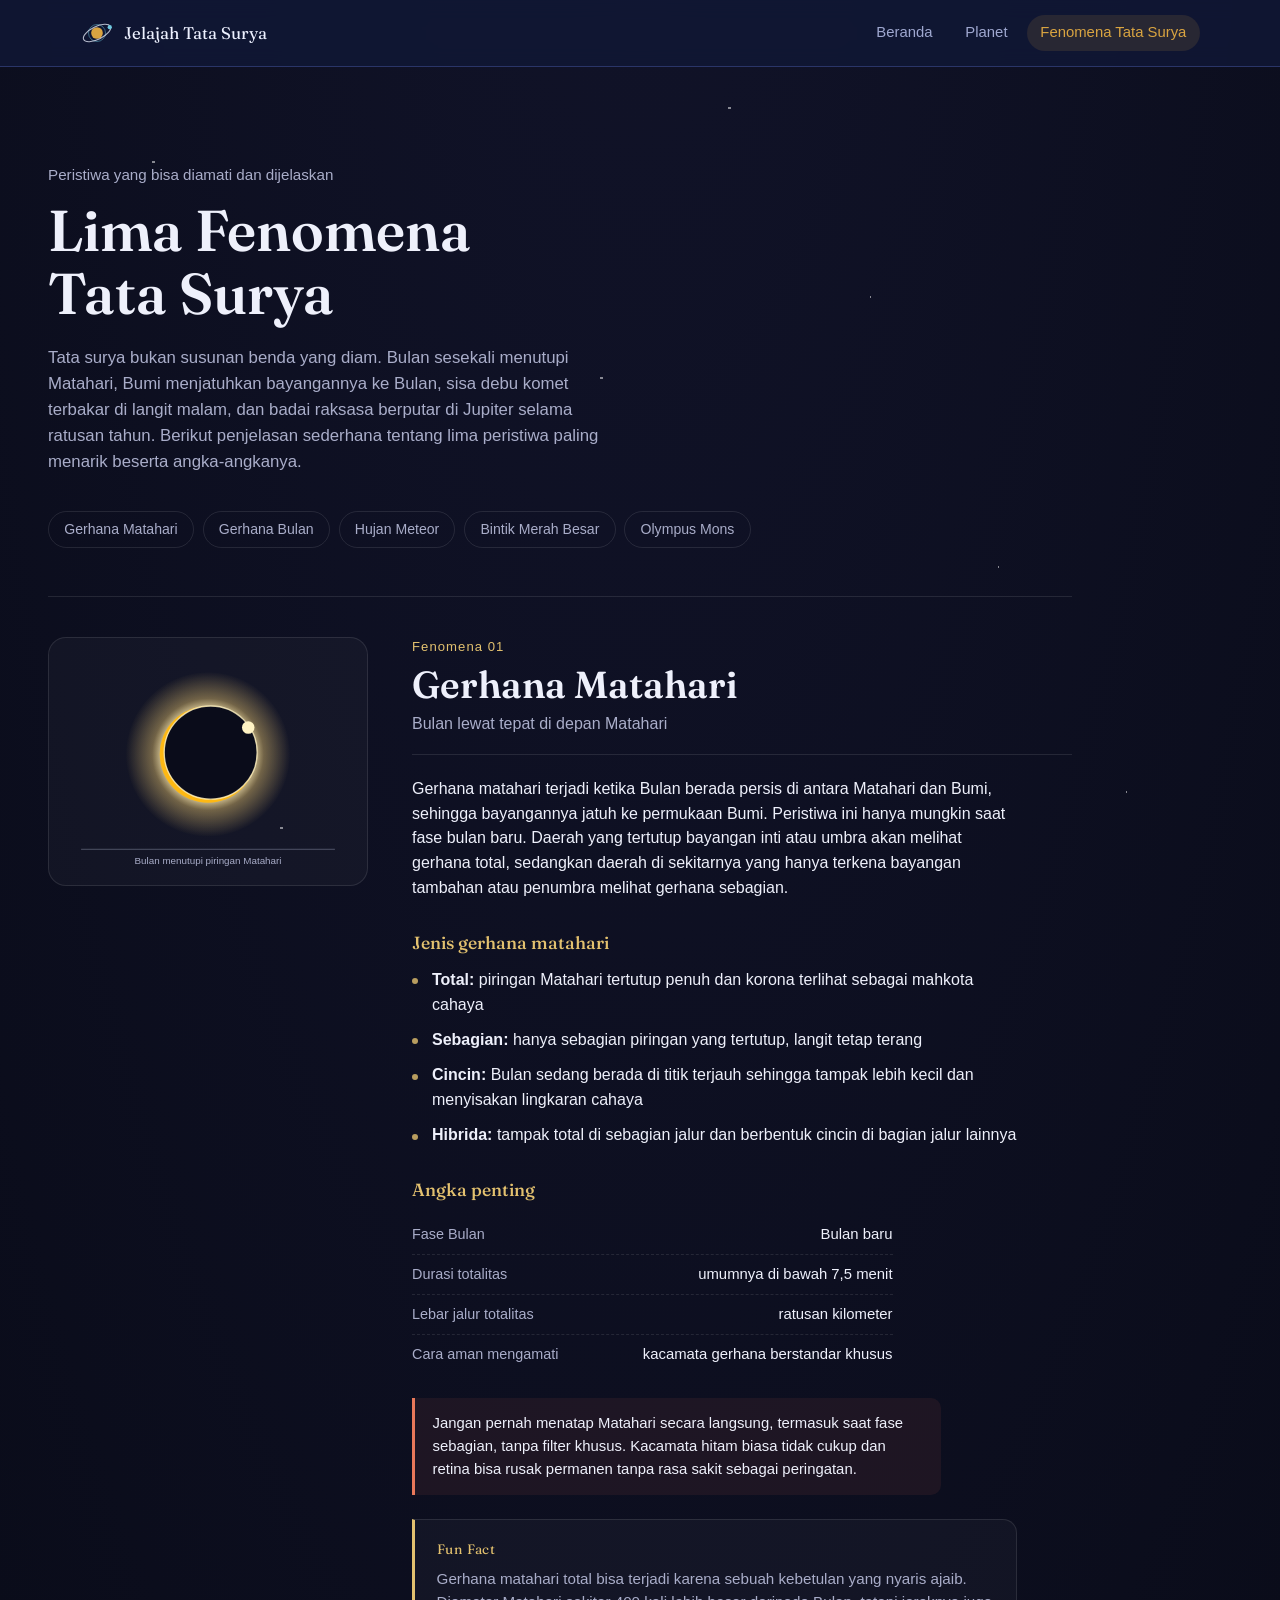
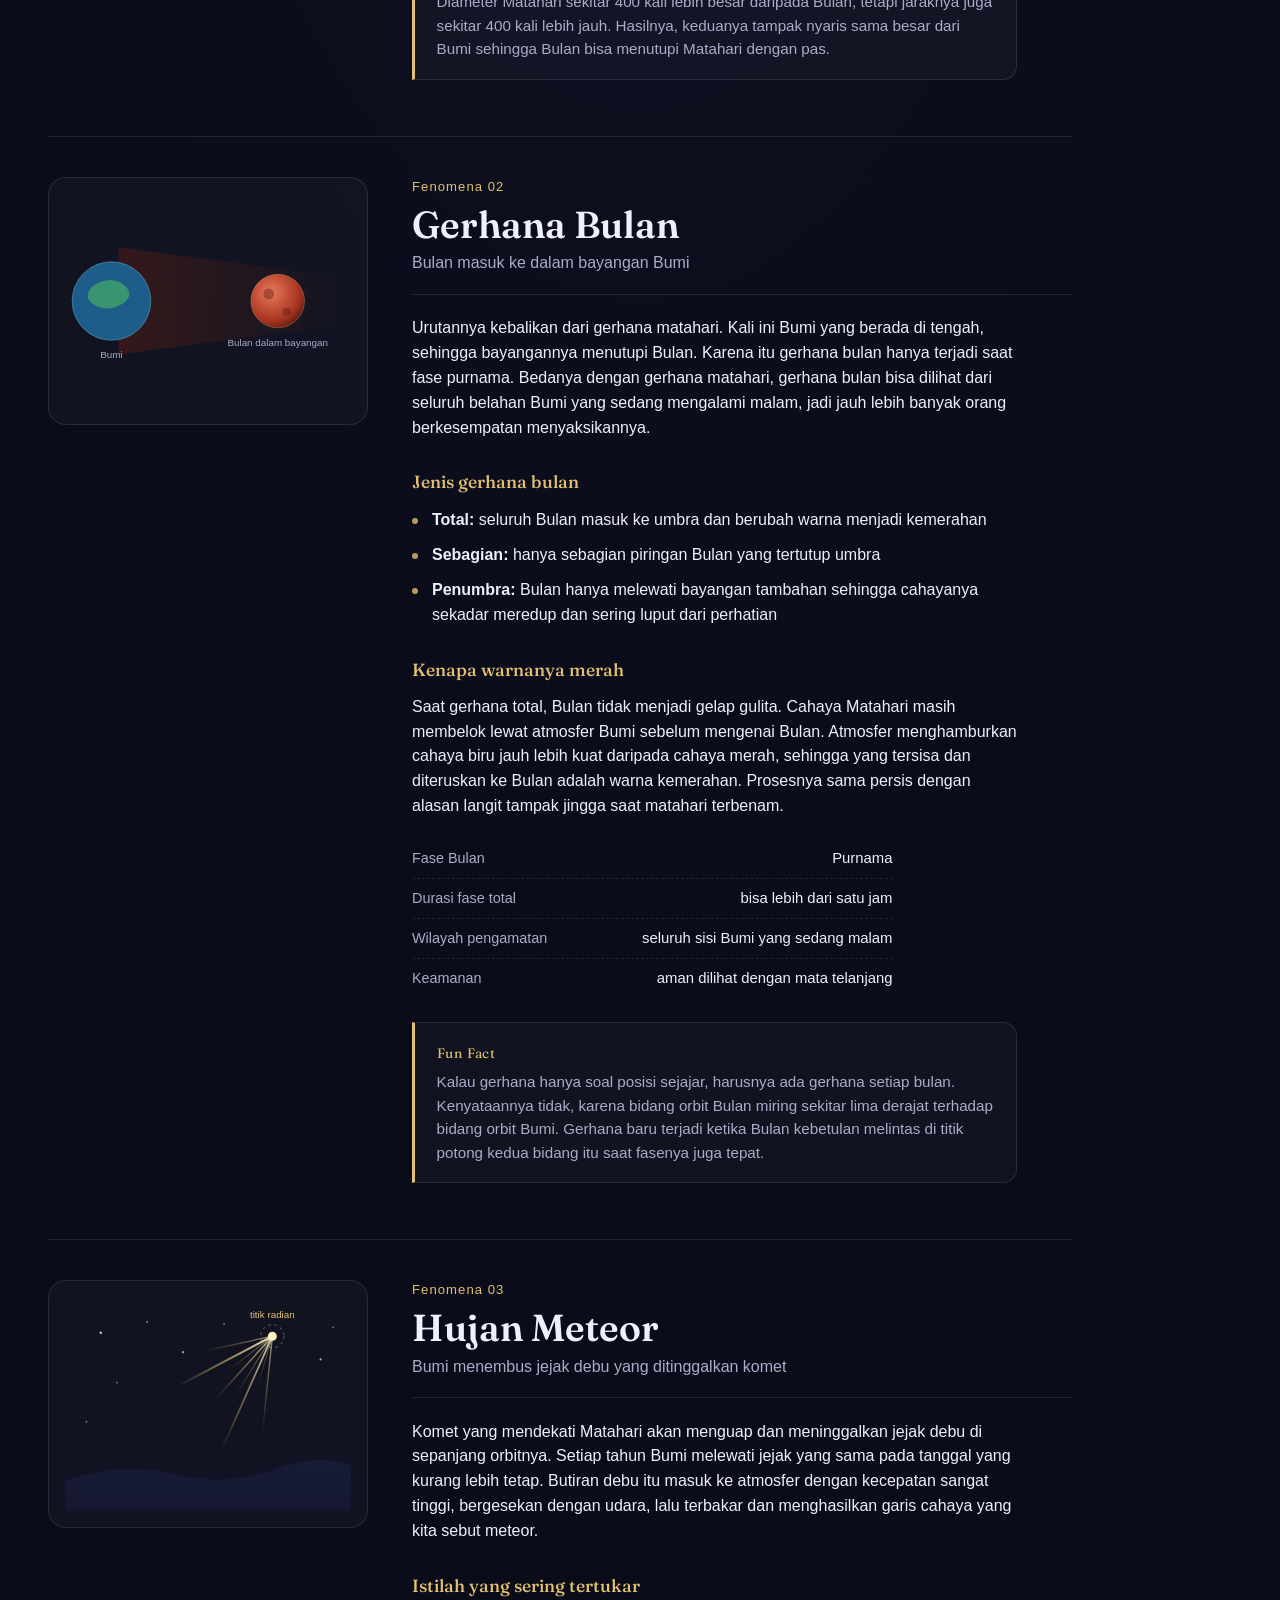
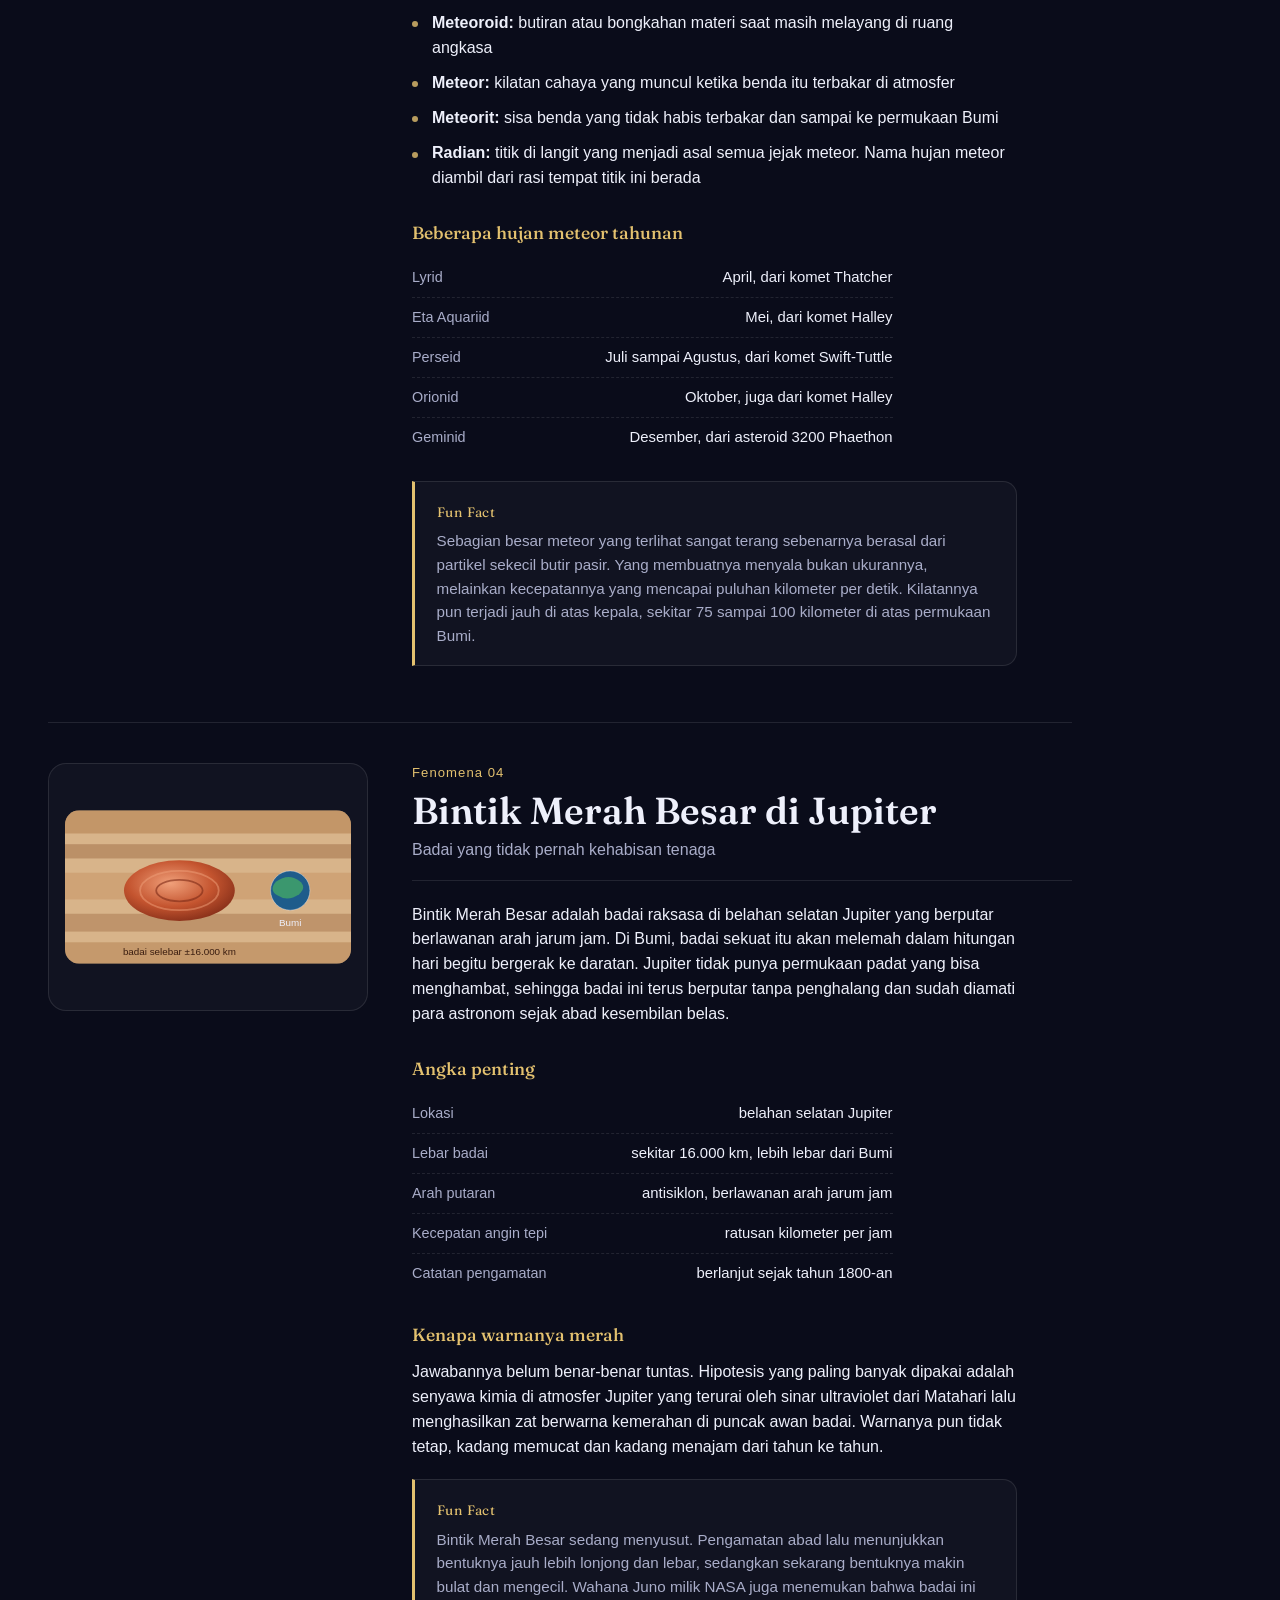
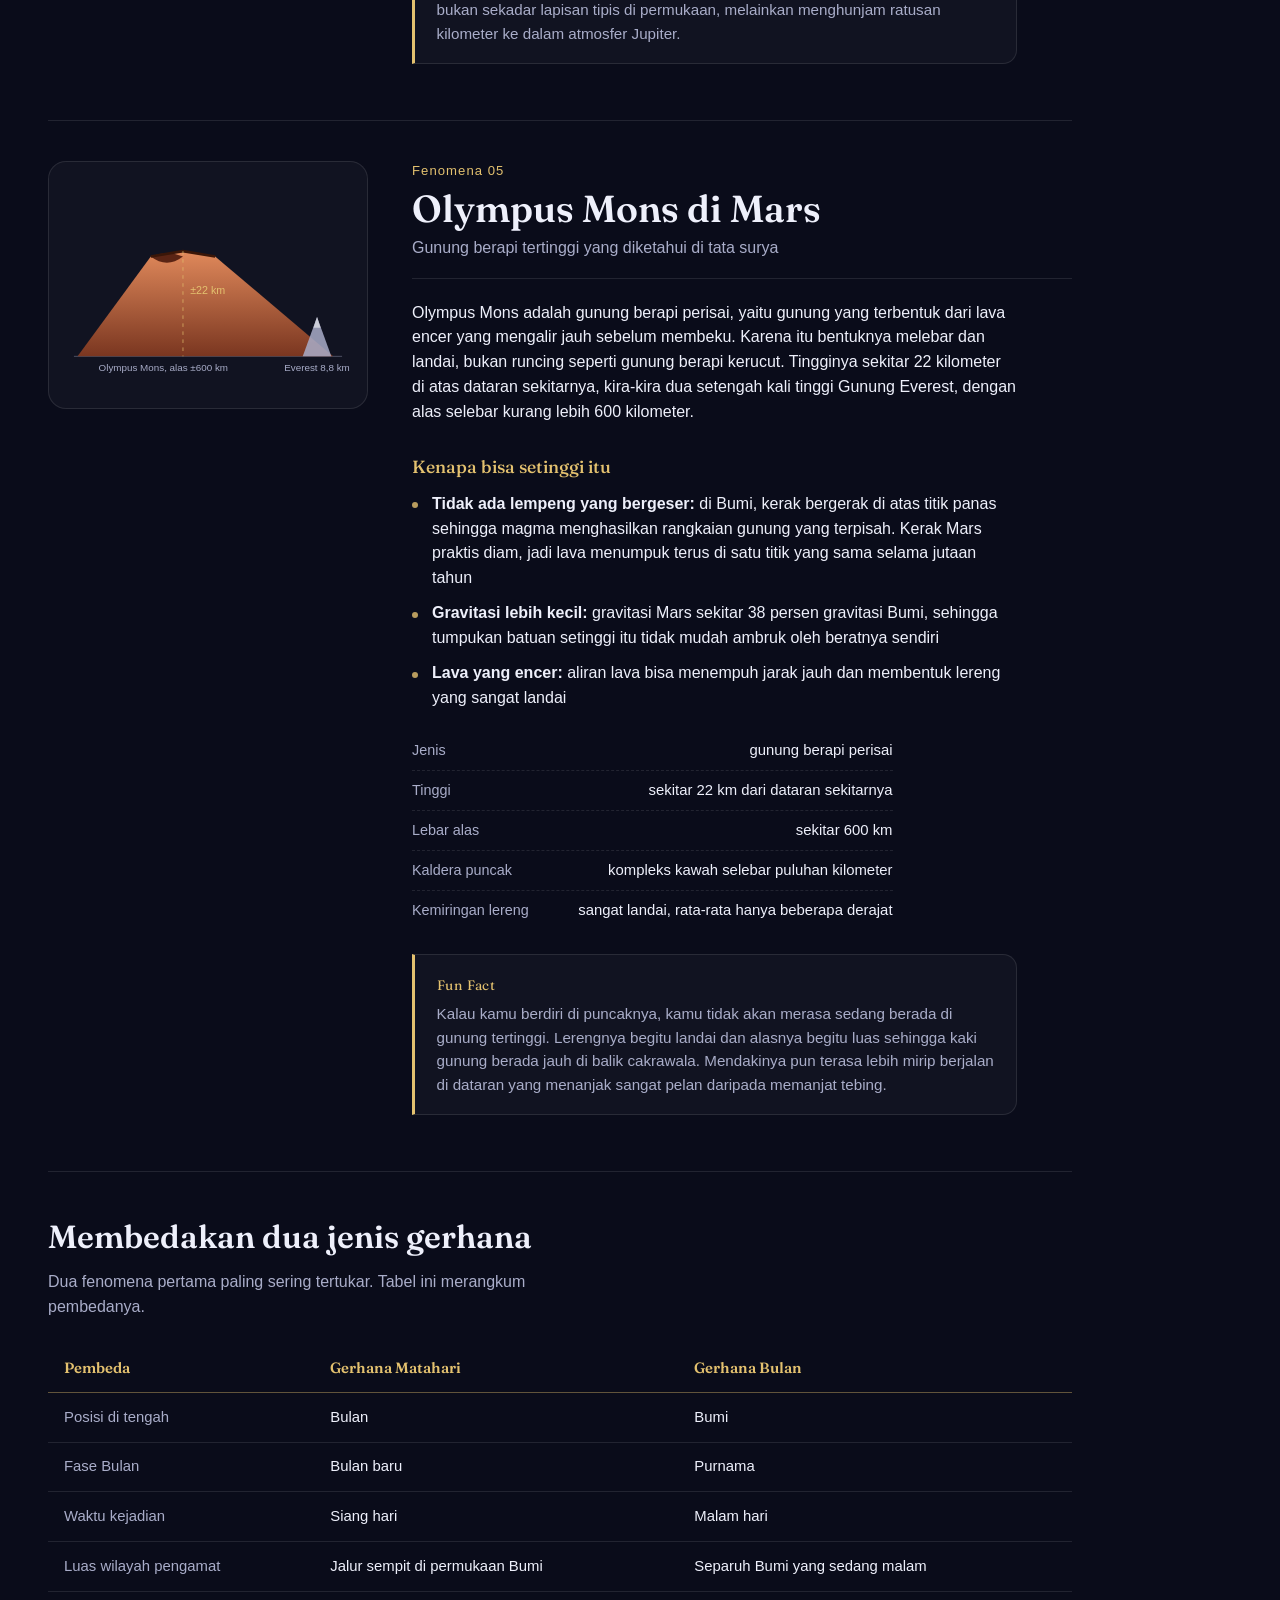
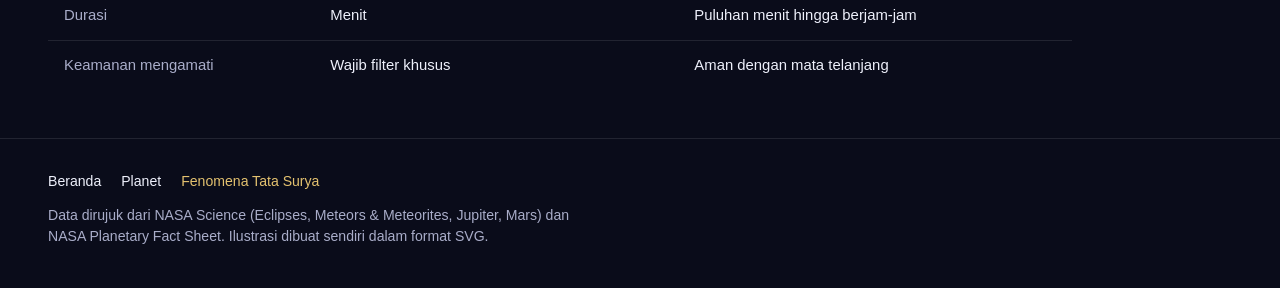
==== fenomena.html @ f155fbdb "fixed" ====
<!DOCTYPE html>
<html lang="id">
<head>
<meta charset="UTF-8">
<meta name="viewport" content="width=device-width, initial-scale=1.0">
<title>Fenomena Tata Surya</title>
<meta name="description" content="Penjelasan sederhana lima fenomena tata surya: gerhana matahari, gerhana bulan, hujan meteor, Bintik Merah Besar Jupiter, dan Olympus Mons di Mars.">
<link rel="preconnect" href="https://fonts.googleapis.com">
<link rel="preconnect" href="https://fonts.gstatic.com" crossorigin>
<link href="https://fonts.googleapis.com/css2?family=Archivo:wght@400;500;600&family=Fraunces:opsz,wght@9..144,400;9..144,600&display=swap" rel="stylesheet">
<link rel="stylesheet" href="fenomena.css">
</head>
<body>

<div class="starfield" aria-hidden="true"></div>

<header class="site-header">
    <div class="site-header__isi">
      <a class="site-merek" href="index.html">
        <img src="assets/logo.svg" alt="" width="34" height="34">
        <span>Jelajah Tata Surya</span>
      </a>

      <button class="site-nav__tombol" type="button" aria-expanded="false" aria-controls="menu-utama">
        <span class="site-nav__garis" aria-hidden="true"></span>
        Menu
      </button>

      <nav id="menu-utama" class="site-nav" aria-label="Navigasi utama">
        <a href="index.html" class="site-nav__tautan">Beranda</a>
        <a href="planet.html" class="site-nav__tautan">Planet</a>
        <a href="fenomena.html" class="site-nav__tautan is-aktif">Fenomena Tata Surya</a>
      </nav>
    </div>
  </header>

<header class="hero">
  <p class="hero__eyebrow">Peristiwa yang bisa diamati dan dijelaskan</p>
  <h1 class="hero__title">Lima Fenomena<br>Tata Surya</h1>
  <p class="hero__subtitle">
    Tata surya bukan susunan benda yang diam. Bulan sesekali menutupi Matahari,
    Bumi menjatuhkan bayangannya ke Bulan, sisa debu komet terbakar di langit malam,
    dan badai raksasa berputar di Jupiter selama ratusan tahun. Berikut penjelasan
    sederhana tentang lima peristiwa paling menarik beserta angka-angkanya.
  </p>

  <ul class="chips" aria-label="Daftar isi halaman">
    <li><a class="chip" href="#gerhana-matahari">Gerhana Matahari</a></li>
    <li><a class="chip" href="#gerhana-bulan">Gerhana Bulan</a></li>
    <li><a class="chip" href="#hujan-meteor">Hujan Meteor</a></li>
    <li><a class="chip" href="#bintik-merah">Bintik Merah Besar</a></li>
    <li><a class="chip" href="#olympus-mons">Olympus Mons</a></li>
  </ul>
</header>

<main class="fenomena">

  <!-- ============ 1. GERHANA MATAHARI ============ -->
  <section class="fen-card" id="gerhana-matahari">
    <div class="fen-card__visual">
      <img src="assets/fenomena/gerhana-matahari.svg" alt="Bulan menutupi piringan Matahari sehingga korona terlihat" loading="lazy">
    </div>
    <div class="fen-card__content">
      <p class="fen-card__index">Fenomena 01</p>
      <h2 class="fen-card__name">Gerhana Matahari</h2>
      <p class="fen-card__tagline">Bulan lewat tepat di depan Matahari</p>

      <p class="fen-card__lead">
        Gerhana matahari terjadi ketika Bulan berada persis di antara Matahari dan Bumi,
        sehingga bayangannya jatuh ke permukaan Bumi. Peristiwa ini hanya mungkin saat
        fase bulan baru. Daerah yang tertutup bayangan inti atau umbra akan melihat
        gerhana total, sedangkan daerah di sekitarnya yang hanya terkena bayangan
        tambahan atau penumbra melihat gerhana sebagian.
      </p>

      <h3 class="fen-card__subhead">Jenis gerhana matahari</h3>
      <ul class="fen-card__facts">
        <li><strong>Total:</strong> piringan Matahari tertutup penuh dan korona terlihat sebagai mahkota cahaya</li>
        <li><strong>Sebagian:</strong> hanya sebagian piringan yang tertutup, langit tetap terang</li>
        <li><strong>Cincin:</strong> Bulan sedang berada di titik terjauh sehingga tampak lebih kecil dan menyisakan lingkaran cahaya</li>
        <li><strong>Hibrida:</strong> tampak total di sebagian jalur dan berbentuk cincin di bagian jalur lainnya</li>
      </ul>

      <h3 class="fen-card__subhead">Angka penting</h3>
      <dl class="fen-card__data">
        <div><dt>Fase Bulan</dt><dd>Bulan baru</dd></div>
        <div><dt>Durasi totalitas</dt><dd>umumnya di bawah 7,5 menit</dd></div>
        <div><dt>Lebar jalur totalitas</dt><dd>ratusan kilometer</dd></div>
        <div><dt>Cara aman mengamati</dt><dd>kacamata gerhana berstandar khusus</dd></div>
      </dl>

      <p class="fen-card__warning">
        Jangan pernah menatap Matahari secara langsung, termasuk saat fase sebagian,
        tanpa filter khusus. Kacamata hitam biasa tidak cukup dan retina bisa rusak
        permanen tanpa rasa sakit sebagai peringatan.
      </p>

      <div class="fen-card__funfact">
        <span class="fen-card__funfact-label">Fun Fact</span>
        <p>
          Gerhana matahari total bisa terjadi karena sebuah kebetulan yang nyaris ajaib.
          Diameter Matahari sekitar 400 kali lebih besar daripada Bulan, tetapi jaraknya
          juga sekitar 400 kali lebih jauh. Hasilnya, keduanya tampak nyaris sama besar
          dari Bumi sehingga Bulan bisa menutupi Matahari dengan pas.
        </p>
      </div>
    </div>
  </section>

  <!-- ============ 2. GERHANA BULAN ============ -->
  <section class="fen-card" id="gerhana-bulan">
    <div class="fen-card__visual">
      <img src="assets/fenomena/gerhana-bulan.svg" alt="Bumi menjatuhkan bayangan ke Bulan sehingga Bulan tampak kemerahan" loading="lazy">
    </div>
    <div class="fen-card__content">
      <p class="fen-card__index">Fenomena 02</p>
      <h2 class="fen-card__name">Gerhana Bulan</h2>
      <p class="fen-card__tagline">Bulan masuk ke dalam bayangan Bumi</p>

      <p class="fen-card__lead">
        Urutannya kebalikan dari gerhana matahari. Kali ini Bumi yang berada di tengah,
        sehingga bayangannya menutupi Bulan. Karena itu gerhana bulan hanya terjadi saat
        fase purnama. Bedanya dengan gerhana matahari, gerhana bulan bisa dilihat dari
        seluruh belahan Bumi yang sedang mengalami malam, jadi jauh lebih banyak orang
        berkesempatan menyaksikannya.
      </p>

      <h3 class="fen-card__subhead">Jenis gerhana bulan</h3>
      <ul class="fen-card__facts">
        <li><strong>Total:</strong> seluruh Bulan masuk ke umbra dan berubah warna menjadi kemerahan</li>
        <li><strong>Sebagian:</strong> hanya sebagian piringan Bulan yang tertutup umbra</li>
        <li><strong>Penumbra:</strong> Bulan hanya melewati bayangan tambahan sehingga cahayanya sekadar meredup dan sering luput dari perhatian</li>
      </ul>

      <h3 class="fen-card__subhead">Kenapa warnanya merah</h3>
      <p class="fen-card__lead">
        Saat gerhana total, Bulan tidak menjadi gelap gulita. Cahaya Matahari masih
        membelok lewat atmosfer Bumi sebelum mengenai Bulan. Atmosfer menghamburkan
        cahaya biru jauh lebih kuat daripada cahaya merah, sehingga yang tersisa dan
        diteruskan ke Bulan adalah warna kemerahan. Prosesnya sama persis dengan alasan
        langit tampak jingga saat matahari terbenam.
      </p>

      <dl class="fen-card__data">
        <div><dt>Fase Bulan</dt><dd>Purnama</dd></div>
        <div><dt>Durasi fase total</dt><dd>bisa lebih dari satu jam</dd></div>
        <div><dt>Wilayah pengamatan</dt><dd>seluruh sisi Bumi yang sedang malam</dd></div>
        <div><dt>Keamanan</dt><dd>aman dilihat dengan mata telanjang</dd></div>
      </dl>

      <div class="fen-card__funfact">
        <span class="fen-card__funfact-label">Fun Fact</span>
        <p>
          Kalau gerhana hanya soal posisi sejajar, harusnya ada gerhana setiap bulan.
          Kenyataannya tidak, karena bidang orbit Bulan miring sekitar lima derajat
          terhadap bidang orbit Bumi. Gerhana baru terjadi ketika Bulan kebetulan
          melintas di titik potong kedua bidang itu saat fasenya juga tepat.
        </p>
      </div>
    </div>
  </section>

  <!-- ============ 3. HUJAN METEOR ============ -->
  <section class="fen-card" id="hujan-meteor">
    <div class="fen-card__visual">
      <img src="assets/fenomena/hujan-meteor.svg" alt="Jejak meteor yang seolah memancar dari satu titik radian di langit" loading="lazy">
    </div>
    <div class="fen-card__content">
      <p class="fen-card__index">Fenomena 03</p>
      <h2 class="fen-card__name">Hujan Meteor</h2>
      <p class="fen-card__tagline">Bumi menembus jejak debu yang ditinggalkan komet</p>

      <p class="fen-card__lead">
        Komet yang mendekati Matahari akan menguap dan meninggalkan jejak debu di
        sepanjang orbitnya. Setiap tahun Bumi melewati jejak yang sama pada tanggal yang
        kurang lebih tetap. Butiran debu itu masuk ke atmosfer dengan kecepatan sangat
        tinggi, bergesekan dengan udara, lalu terbakar dan menghasilkan garis cahaya
        yang kita sebut meteor.
      </p>

      <h3 class="fen-card__subhead">Istilah yang sering tertukar</h3>
      <ul class="fen-card__facts">
        <li><strong>Meteoroid:</strong> butiran atau bongkahan materi saat masih melayang di ruang angkasa</li>
        <li><strong>Meteor:</strong> kilatan cahaya yang muncul ketika benda itu terbakar di atmosfer</li>
        <li><strong>Meteorit:</strong> sisa benda yang tidak habis terbakar dan sampai ke permukaan Bumi</li>
        <li><strong>Radian:</strong> titik di langit yang menjadi asal semua jejak meteor. Nama hujan meteor diambil dari rasi tempat titik ini berada</li>
      </ul>

      <h3 class="fen-card__subhead">Beberapa hujan meteor tahunan</h3>
      <dl class="fen-card__data">
        <div><dt>Lyrid</dt><dd>April, dari komet Thatcher</dd></div>
        <div><dt>Eta Aquariid</dt><dd>Mei, dari komet Halley</dd></div>
        <div><dt>Perseid</dt><dd>Juli sampai Agustus, dari komet Swift-Tuttle</dd></div>
        <div><dt>Orionid</dt><dd>Oktober, juga dari komet Halley</dd></div>
        <div><dt>Geminid</dt><dd>Desember, dari asteroid 3200 Phaethon</dd></div>
      </dl>

      <div class="fen-card__funfact">
        <span class="fen-card__funfact-label">Fun Fact</span>
        <p>
          Sebagian besar meteor yang terlihat sangat terang sebenarnya berasal dari
          partikel sekecil butir pasir. Yang membuatnya menyala bukan ukurannya,
          melainkan kecepatannya yang mencapai puluhan kilometer per detik. Kilatannya
          pun terjadi jauh di atas kepala, sekitar 75 sampai 100 kilometer di atas
          permukaan Bumi.
        </p>
      </div>
    </div>
  </section>

  <!-- ============ 4. BINTIK MERAH BESAR ============ -->
  <section class="fen-card" id="bintik-merah">
    <div class="fen-card__visual">
      <img src="assets/fenomena/bintik-merah.svg" alt="Perbandingan ukuran Bintik Merah Besar Jupiter dengan Bumi" loading="lazy">
    </div>
    <div class="fen-card__content">
      <p class="fen-card__index">Fenomena 04</p>
      <h2 class="fen-card__name">Bintik Merah Besar di Jupiter</h2>
      <p class="fen-card__tagline">Badai yang tidak pernah kehabisan tenaga</p>

      <p class="fen-card__lead">
        Bintik Merah Besar adalah badai raksasa di belahan selatan Jupiter yang berputar
        berlawanan arah jarum jam. Di Bumi, badai sekuat itu akan melemah dalam hitungan
        hari begitu bergerak ke daratan. Jupiter tidak punya permukaan padat yang bisa
        menghambat, sehingga badai ini terus berputar tanpa penghalang dan sudah diamati
        para astronom sejak abad kesembilan belas.
      </p>

      <h3 class="fen-card__subhead">Angka penting</h3>
      <dl class="fen-card__data">
        <div><dt>Lokasi</dt><dd>belahan selatan Jupiter</dd></div>
        <div><dt>Lebar badai</dt><dd>sekitar 16.000 km, lebih lebar dari Bumi</dd></div>
        <div><dt>Arah putaran</dt><dd>antisiklon, berlawanan arah jarum jam</dd></div>
        <div><dt>Kecepatan angin tepi</dt><dd>ratusan kilometer per jam</dd></div>
        <div><dt>Catatan pengamatan</dt><dd>berlanjut sejak tahun 1800-an</dd></div>
      </dl>

      <h3 class="fen-card__subhead">Kenapa warnanya merah</h3>
      <p class="fen-card__lead">
        Jawabannya belum benar-benar tuntas. Hipotesis yang paling banyak dipakai adalah
        senyawa kimia di atmosfer Jupiter yang terurai oleh sinar ultraviolet dari
        Matahari lalu menghasilkan zat berwarna kemerahan di puncak awan badai. Warnanya
        pun tidak tetap, kadang memucat dan kadang menajam dari tahun ke tahun.
      </p>

      <div class="fen-card__funfact">
        <span class="fen-card__funfact-label">Fun Fact</span>
        <p>
          Bintik Merah Besar sedang menyusut. Pengamatan abad lalu menunjukkan bentuknya
          jauh lebih lonjong dan lebar, sedangkan sekarang bentuknya makin bulat dan
          mengecil. Wahana Juno milik NASA juga menemukan bahwa badai ini bukan sekadar
          lapisan tipis di permukaan, melainkan menghunjam ratusan kilometer ke dalam
          atmosfer Jupiter.
        </p>
      </div>
    </div>
  </section>

  <!-- ============ 5. OLYMPUS MONS ============ -->
  <section class="fen-card" id="olympus-mons">
    <div class="fen-card__visual">
      <img src="assets/fenomena/olympus-mons.svg" alt="Profil Olympus Mons dibandingkan dengan Gunung Everest" loading="lazy">
    </div>
    <div class="fen-card__content">
      <p class="fen-card__index">Fenomena 05</p>
      <h2 class="fen-card__name">Olympus Mons di Mars</h2>
      <p class="fen-card__tagline">Gunung berapi tertinggi yang diketahui di tata surya</p>

      <p class="fen-card__lead">
        Olympus Mons adalah gunung berapi perisai, yaitu gunung yang terbentuk dari lava
        encer yang mengalir jauh sebelum membeku. Karena itu bentuknya melebar dan
        landai, bukan runcing seperti gunung berapi kerucut. Tingginya sekitar 22
        kilometer di atas dataran sekitarnya, kira-kira dua setengah kali tinggi Gunung
        Everest, dengan alas selebar kurang lebih 600 kilometer.
      </p>

      <h3 class="fen-card__subhead">Kenapa bisa setinggi itu</h3>
      <ul class="fen-card__facts">
        <li><strong>Tidak ada lempeng yang bergeser:</strong> di Bumi, kerak bergerak di atas titik panas sehingga magma menghasilkan rangkaian gunung yang terpisah. Kerak Mars praktis diam, jadi lava menumpuk terus di satu titik yang sama selama jutaan tahun</li>
        <li><strong>Gravitasi lebih kecil:</strong> gravitasi Mars sekitar 38 persen gravitasi Bumi, sehingga tumpukan batuan setinggi itu tidak mudah ambruk oleh beratnya sendiri</li>
        <li><strong>Lava yang encer:</strong> aliran lava bisa menempuh jarak jauh dan membentuk lereng yang sangat landai</li>
      </ul>

      <dl class="fen-card__data">
        <div><dt>Jenis</dt><dd>gunung berapi perisai</dd></div>
        <div><dt>Tinggi</dt><dd>sekitar 22 km dari dataran sekitarnya</dd></div>
        <div><dt>Lebar alas</dt><dd>sekitar 600 km</dd></div>
        <div><dt>Kaldera puncak</dt><dd>kompleks kawah selebar puluhan kilometer</dd></div>
        <div><dt>Kemiringan lereng</dt><dd>sangat landai, rata-rata hanya beberapa derajat</dd></div>
      </dl>

      <div class="fen-card__funfact">
        <span class="fen-card__funfact-label">Fun Fact</span>
        <p>
          Kalau kamu berdiri di puncaknya, kamu tidak akan merasa sedang berada di gunung
          tertinggi. Lerengnya begitu landai dan alasnya begitu luas sehingga kaki gunung
          berada jauh di balik cakrawala. Mendakinya pun terasa lebih mirip berjalan di
          dataran yang menanjak sangat pelan daripada memanjat tebing.
        </p>
      </div>
    </div>
  </section>

  <!-- ============ RINGKASAN ============ -->
  <section class="ringkas" id="ringkasan">
    <h2 class="ringkas__title">Membedakan dua jenis gerhana</h2>
    <p class="ringkas__lead">
      Dua fenomena pertama paling sering tertukar. Tabel ini merangkum pembedanya.
    </p>
    <div class="ringkas__scroll">
      <table class="ringkas__table">
        <caption class="sr-only">Perbandingan gerhana matahari dan gerhana bulan</caption>
        <thead>
          <tr>
            <th scope="col">Pembeda</th>
            <th scope="col">Gerhana Matahari</th>
            <th scope="col">Gerhana Bulan</th>
          </tr>
        </thead>
        <tbody>
          <tr>
            <th scope="row">Posisi di tengah</th>
            <td>Bulan</td>
            <td>Bumi</td>
          </tr>
          <tr>
            <th scope="row">Fase Bulan</th>
            <td>Bulan baru</td>
            <td>Purnama</td>
          </tr>
          <tr>
            <th scope="row">Waktu kejadian</th>
            <td>Siang hari</td>
            <td>Malam hari</td>
          </tr>
          <tr>
            <th scope="row">Luas wilayah pengamat</th>
            <td>Jalur sempit di permukaan Bumi</td>
            <td>Separuh Bumi yang sedang malam</td>
          </tr>
          <tr>
            <th scope="row">Durasi</th>
            <td>Menit</td>
            <td>Puluhan menit hingga berjam-jam</td>
          </tr>
          <tr>
            <th scope="row">Keamanan mengamati</th>
            <td>Wajib filter khusus</td>
            <td>Aman dengan mata telanjang</td>
          </tr>
        </tbody>
      </table>
    </div>
  </section>

</main>

<footer class="site-bawah">
  <p class="site-bawah__nav">
    <a href="index.html">Beranda</a>
    <a href="planet.html">Planet</a>
    <a href="fenomena.html" aria-current="page">Fenomena Tata Surya</a>
  </p>
  <p class="site-bawah__sumber">
    Data dirujuk dari NASA Science (Eclipses, Meteors &amp; Meteorites, Jupiter, Mars)
    dan NASA Planetary Fact Sheet. Ilustrasi dibuat sendiri dalam format SVG.
  </p>
</footer>
---- fenomena.css ----
/* ==========================================================
   fenomena.css — HANYA UNTUK fenomena.html (Halaman 3)
   Token dan font disamakan dengan planet.css (Halaman 2)
   supaya tampilannya satu keluarga. File ini berdiri sendiri,
   jadi tidak ada baris di halaman 1 dan 2 yang terpengaruh.
   ========================================================== */

/* ==========================================================
   TOKENS
   ========================================================== */
:root {
  --bg-deep: #0a0c1a;
  --bg-deep-2: #12142b;
  --ink: #eef0fb;
  --ink-dim: #a9adc9;
  --line: rgba(255,255,255,0.10);
  --card-bg: rgba(255,255,255,0.03);
  --accent: #E3C16F;
  --accent-cool: #6FC9E0;
  --warn: #E8785A;
  --font-display: 'Fraunces', serif;
  --font-body: 'Space Grotesk', sans-serif;
}

* { box-sizing: border-box; }

html { scroll-behavior: smooth; }

html, body {
  margin: 0;
  padding: 0;
  background: radial-gradient(ellipse 120% 80% at 50% -10%, var(--bg-deep-2), var(--bg-deep) 60%);
  color: var(--ink);
  font-family: var(--font-body);
  line-height: 1.55;
  -webkit-font-smoothing: antialiased;
  overflow-x: hidden;
}

a { color: var(--accent); }

:focus-visible {
  outline: 2px solid var(--accent);
  outline-offset: 3px;
  border-radius: 4px;
}

.sr-only {
  position: absolute;
  width: 1px; height: 1px;
  padding: 0; margin: -1px;
  overflow: hidden;
  clip: rect(0 0 0 0);
  white-space: nowrap;
}

/* ==========================================================
   STARFIELD
   ========================================================== */
.starfield {
  position: fixed;
  inset: 0;
  z-index: 0;
  pointer-events: none;
  background-image:
    radial-gradient(1.5px 1.5px at 12% 18%, #ffffff 100%, transparent),
    radial-gradient(1px 1px at 33% 72%, #ffffff 100%, transparent),
    radial-gradient(1.5px 1.5px at 57% 12%, #ffffff 100%, transparent),
    radial-gradient(1px 1px at 78% 63%, #ffffff 100%, transparent),
    radial-gradient(1.5px 1.5px at 47% 42%, #ffffff 100%, transparent),
    radial-gradient(1px 1px at 88% 88%, #ffffff 100%, transparent),
    radial-gradient(1.5px 1.5px at 22% 92%, #ffffff 100%, transparent),
    radial-gradient(1px 1px at 68% 33%, #ffffff 100%, transparent);
  background-size: 100% 100%;
  opacity: 0.5;
}

/* ==========================================================
   NAV
   ========================================================== */
.topnav {
  position: relative;
  z-index: 1;
  display: flex;
  justify-content: space-between;
  align-items: center;
  gap: 1rem;
  flex-wrap: wrap;
  padding: 1.25rem clamp(1.25rem, 5vw, 3rem);
  border-bottom: 1px solid var(--line);
  font-size: 0.9rem;
}

.topnav__link {
  text-decoration: none;
  color: var(--ink);
  border: 1px solid var(--line);
  padding: 0.45rem 0.9rem;
  border-radius: 999px;
  transition: border-color 0.2s ease, color 0.2s ease;
}
.topnav__link:hover {
  border-color: var(--accent);
  color: var(--accent);
}

.topnav__page { color: var(--ink-dim); }

/* ==========================================================
   HERO
   ========================================================== */
.hero {
  position: relative;
  z-index: 1;
  padding: clamp(3rem, 8vw, 6rem) clamp(1.25rem, 5vw, 3rem) 2rem;
  max-width: 900px;
}

.hero__eyebrow {
  font-size: 0.95rem;
  color: var(--ink-dim);
  margin: 0 0 0.75rem;
}

.hero__title {
  font-family: var(--font-display);
  font-weight: 600;
  font-size: clamp(2.2rem, 5.5vw, 3.6rem);
  line-height: 1.1;
  margin: 0 0 1.25rem;
  max-width: 14ch;
}

.hero__subtitle {
  font-size: 1.05rem;
  color: var(--ink-dim);
  max-width: 62ch;
  margin: 0;
}

/* Daftar isi berbentuk pil */
.chips {
  list-style: none;
  display: flex;
  flex-wrap: wrap;
  gap: 0.55rem;
  margin: 2.25rem 0 0;
  padding: 0;
}

.chip {
  display: inline-block;
  text-decoration: none;
  color: var(--ink-dim);
  border: 1px solid var(--line);
  border-radius: 999px;
  padding: 0.4rem 0.95rem;
  font-size: 0.88rem;
  transition: border-color 0.2s ease, color 0.2s ease;
}
.chip:hover { border-color: var(--accent); color: var(--accent); }

/* ==========================================================
   KARTU FENOMENA
   ========================================================== */
.fenomena {
  position: relative;
  z-index: 1;
  padding: 1rem clamp(1.25rem, 5vw, 3rem) 3rem;
  display: grid;
  gap: clamp(2rem, 5vw, 3.5rem);
  max-width: 1120px;
}

.fen-card {
  display: grid;
  grid-template-columns: minmax(0, 320px) minmax(0, 1fr);
  gap: clamp(1.5rem, 4vw, 2.75rem);
  align-items: start;
  padding-top: clamp(1.5rem, 4vw, 2.5rem);
  border-top: 1px solid var(--line);
  scroll-margin-top: 1.5rem;
}

.fen-card__visual {
  position: sticky;
  top: 1.5rem;
  background: var(--card-bg);
  border: 1px solid var(--line);
  border-radius: 18px;
  padding: 1rem;
}

.fen-card__visual img {
  display: block;
  width: 100%;
  height: auto;
}

.fen-card__content { min-width: 0; }

.fen-card__index {
  font-size: 0.82rem;
  letter-spacing: 0.08em;
  color: var(--accent);
  margin: 0 0 0.35rem;
}

.fen-card__name {
  font-family: var(--font-display);
  font-weight: 600;
  font-size: clamp(1.6rem, 3.6vw, 2.35rem);
  line-height: 1.15;
  margin: 0 0 0.35rem;
}

.fen-card__tagline {
  color: var(--ink-dim);
  font-size: 1rem;
  margin: 0 0 1.35rem;
  padding-bottom: 1.1rem;
  border-bottom: 1px solid var(--line);
}

.fen-card__lead {
  max-width: 68ch;
  margin: 0 0 1.25rem;
}

.fen-card__subhead {
  font-family: var(--font-display);
  font-weight: 500;
  font-size: 1.1rem;
  color: var(--accent);
  margin: 1.75rem 0 0.75rem;
}

.fen-card__facts {
  list-style: none;
  margin: 0 0 1.25rem;
  padding: 0;
  max-width: 68ch;
}

.fen-card__facts li {
  position: relative;
  padding-left: 1.25rem;
  margin-bottom: 0.65rem;
}

.fen-card__facts li::before {
  content: "";
  position: absolute;
  left: 0;
  top: 0.65em;
  width: 6px;
  height: 6px;
  border-radius: 50%;
  background: var(--accent);
  opacity: 0.8;
}

.fen-card__facts strong { color: var(--ink); font-weight: 600; }

/* Daftar data dua kolom */
.fen-card__data {
  margin: 0 0 1.5rem;
  max-width: 54ch;
}

.fen-card__data > div {
  display: flex;
  justify-content: space-between;
  align-items: baseline;
  gap: 1.25rem;
  padding: 0.5rem 0;
  border-bottom: 1px dashed var(--line);
}
.fen-card__data > div:last-child { border-bottom: 0; }

.fen-card__data dt {
  color: var(--ink-dim);
  font-size: 0.9rem;
}

.fen-card__data dd {
  margin: 0;
  text-align: right;
  color: var(--ink);
  font-size: 0.93rem;
}

/* Peringatan keselamatan */
.fen-card__warning {
  border-left: 3px solid var(--warn);
  background: rgba(232, 120, 90, 0.08);
  border-radius: 0 10px 10px 0;
  padding: 0.85rem 1.1rem;
  margin: 0 0 1.5rem;
  font-size: 0.93rem;
  max-width: 64ch;
}

/* Kotak fun fact */
.fen-card__funfact {
  background: var(--card-bg);
  border: 1px solid var(--line);
  border-left: 3px solid var(--accent);
  border-radius: 0 14px 14px 0;
  padding: 1.1rem 1.35rem;
  max-width: 68ch;
}

.fen-card__funfact-label {
  display: inline-block;
  font-family: var(--font-display);
  font-size: 0.85rem;
  letter-spacing: 0.06em;
  color: var(--accent);
  margin-bottom: 0.4rem;
}

.fen-card__funfact p {
  margin: 0;
  font-size: 0.95rem;
  color: var(--ink-dim);
}

/* ==========================================================
   RINGKASAN / TABEL
   ========================================================== */
.ringkas {
  border-top: 1px solid var(--line);
  padding-top: clamp(1.5rem, 4vw, 2.5rem);
}

.ringkas__title {
  font-family: var(--font-display);
  font-weight: 600;
  font-size: clamp(1.5rem, 3.2vw, 2rem);
  margin: 0 0 0.5rem;
}

.ringkas__lead {
  color: var(--ink-dim);
  max-width: 60ch;
  margin: 0 0 1.5rem;
}

.ringkas__scroll { overflow-x: auto; }

.ringkas__table {
  width: 100%;
  min-width: 560px;
  border-collapse: collapse;
  font-size: 0.93rem;
}

.ringkas__table th,
.ringkas__table td {
  text-align: left;
  padding: 0.8rem 1rem;
  border-bottom: 1px solid var(--line);
  vertical-align: top;
}

.ringkas__table thead th {
  font-family: var(--font-display);
  font-weight: 600;
  color: var(--accent);
  border-bottom-color: rgba(227,193,111,0.4);
}

.ringkas__table tbody th {
  font-weight: 500;
  color: var(--ink-dim);
  width: 26%;
}

.ringkas__table tbody tr:last-child th,
.ringkas__table tbody tr:last-child td { border-bottom: 0; }

/* ==========================================================
   FOOTER
   ========================================================== */
.site-bawah {
  position: relative;
  z-index: 1;
  border-top: 1px solid var(--line);
  padding: 2rem clamp(1.25rem, 5vw, 3rem) 2.5rem;
  color: var(--ink-dim);
  font-size: 0.88rem;
}

.site-bawah__nav {
  display: flex;
  flex-wrap: wrap;
  gap: 1.25rem;
  margin: 0 0 0.75rem;
}

.site-bawah__nav a { text-decoration: none; color: var(--ink); }
.site-bawah__nav a:hover { color: var(--accent); }
.site-bawah__nav a[aria-current="page"] { color: var(--accent); }

.site-bawah__sumber { margin: 0; max-width: 70ch; }

/* ==========================================================
   RESPONSIF
   ========================================================== */
@media (max-width: 880px) {
  .fen-card { grid-template-columns: 1fr; }
  .fen-card__visual {
    position: static;
    max-width: 420px;
  }
}

@media (max-width: 520px) {
  .fen-card__data > div {
    flex-direction: column;
    gap: 0.15rem;
  }
  .fen-card__data dd { text-align: left; }
}

@media (prefers-reduced-motion: reduce) {
  html { scroll-behavior: auto; }
  * { transition-duration: 0.01ms !important; }
}


/* ---------- HEADER BERANDA ---------- */
.site-header {
  position: sticky;
  top: 0;
  z-index: 40;
  background: rgba(16, 23, 53, 0.88);
  backdrop-filter: blur(10px);
  border-bottom: 1px solid #2A3568;
}

.site-header__isi {
  display: flex;
  align-items: center;
  justify-content: space-between;
  gap: 1rem;
  min-height: 66px;
  flex-wrap: wrap;
  width: min(100% - 2.5rem, 1120px);
  margin-inline: auto;
}

.site-merek {
  display: inline-flex;
  align-items: center;
  gap: 0.6rem;
  font-family: 'Fraunces', Georgia, serif;
  font-size: 1.05rem;
  color: #EDF1FF;
  text-decoration: none;
}

.site-nav { display: flex; gap: 0.35rem; }

.site-nav__tautan {
  color: #9FA8D0;
  text-decoration: none;
  font-size: 0.93rem;
  padding: 0.4rem 0.85rem;
  border-radius: 999px;
}
.site-nav__tautan:hover { color: #EDF1FF; background: rgba(111, 201, 224, 0.10); }

.site-nav__tautan.is-aktif {
  color: #D9A441;
  background: rgba(217, 164, 65, 0.12);
}

.site-nav__tombol {
  display: none;
  align-items: center;
  gap: 0.5rem;
  background: transparent;
  border: 1px solid #2A3568;
  color: #EDF1FF;
  font-family: 'Archivo', "Segoe UI", system-ui, sans-serif;
  font-size: 0.9rem;
  padding: 0.45rem 0.9rem;
  border-radius: 999px;
  cursor: pointer;
}
.site-nav__garis,
.site-nav__garis::before,
.site-nav__garis::after {
  display: block;
  width: 16px;
  height: 1.5px;
  background: currentColor;
  content: "";
}
.site-nav__garis { position: relative; }
.site-nav__garis::before { position: absolute; top: -5px; }
.site-nav__garis::after  { position: absolute; top: 5px; }

@media (max-width: 720px) {
  .site-nav__tombol { display: inline-flex; }
  .site-nav {
    display: none;
    width: 100%;
    flex-direction: column;
    padding-bottom: 0.75rem;
  }
  .site-nav.is-buka { display: flex; }
}
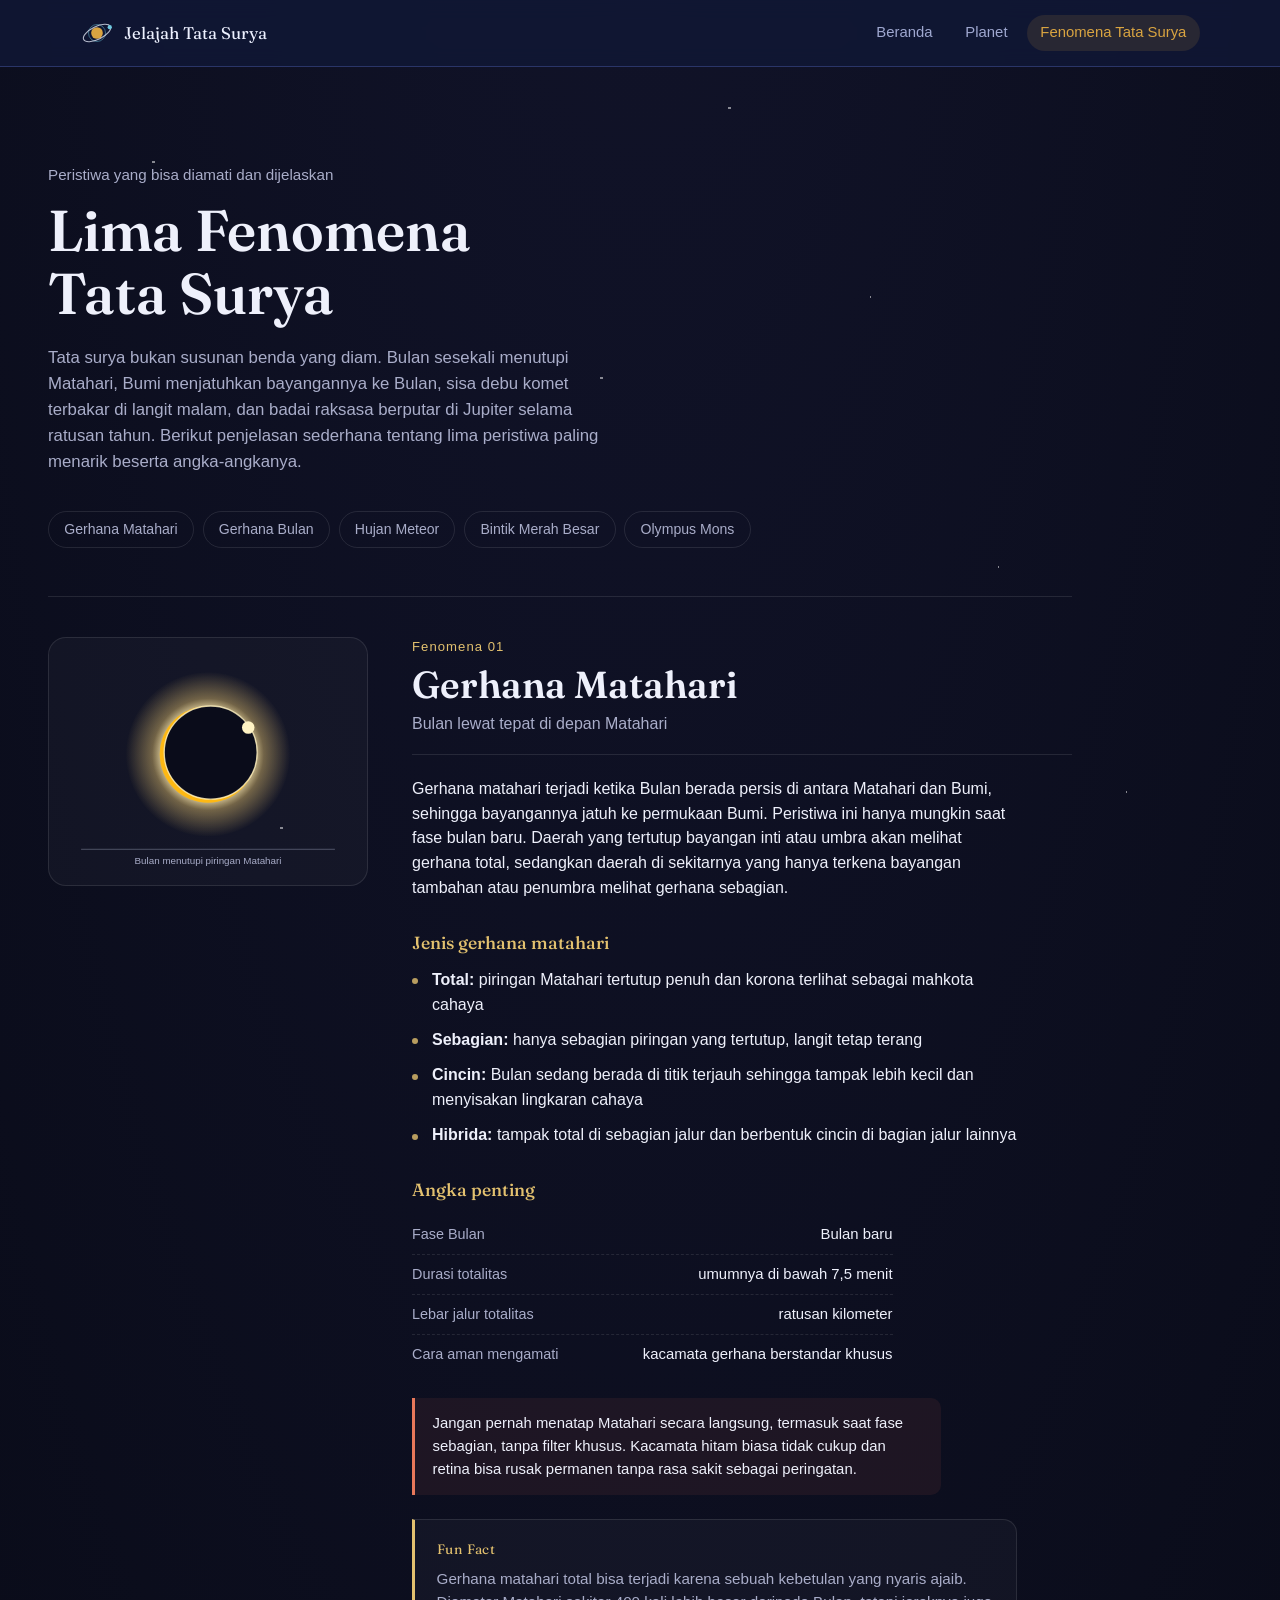
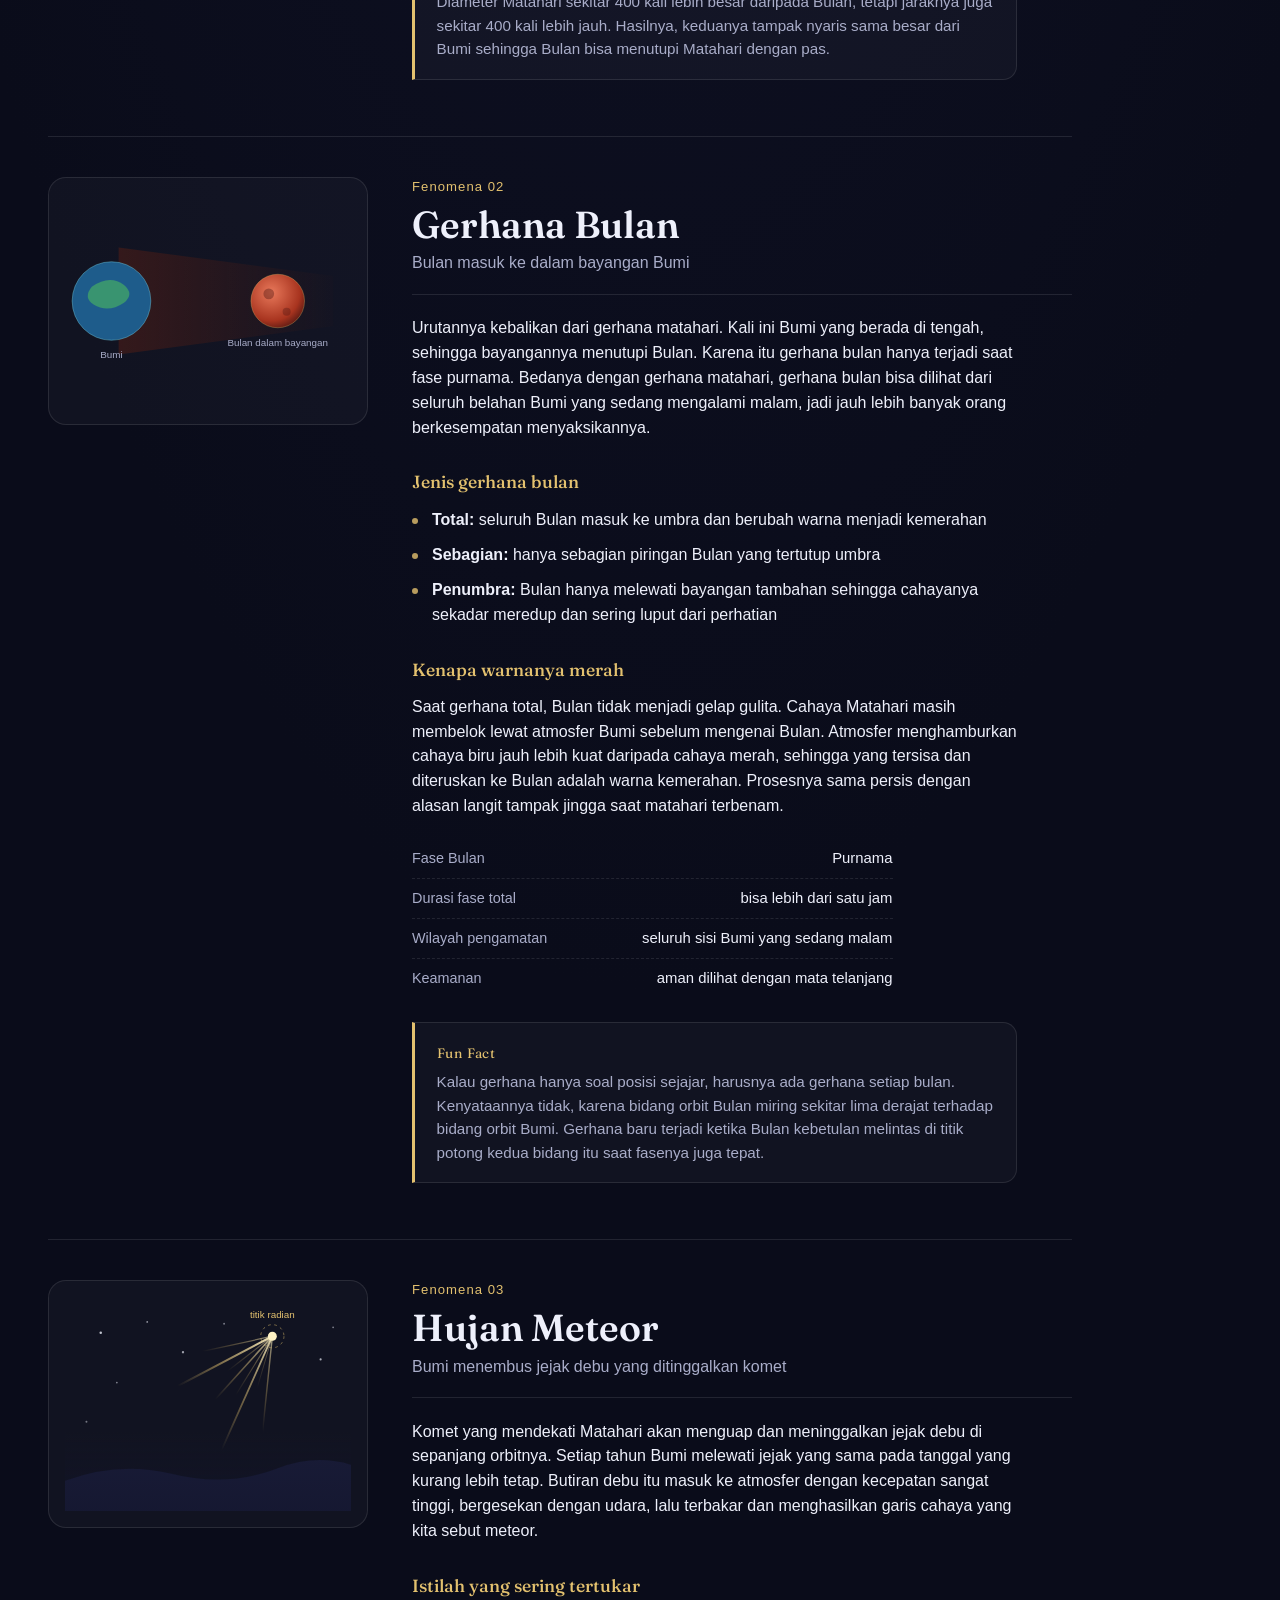
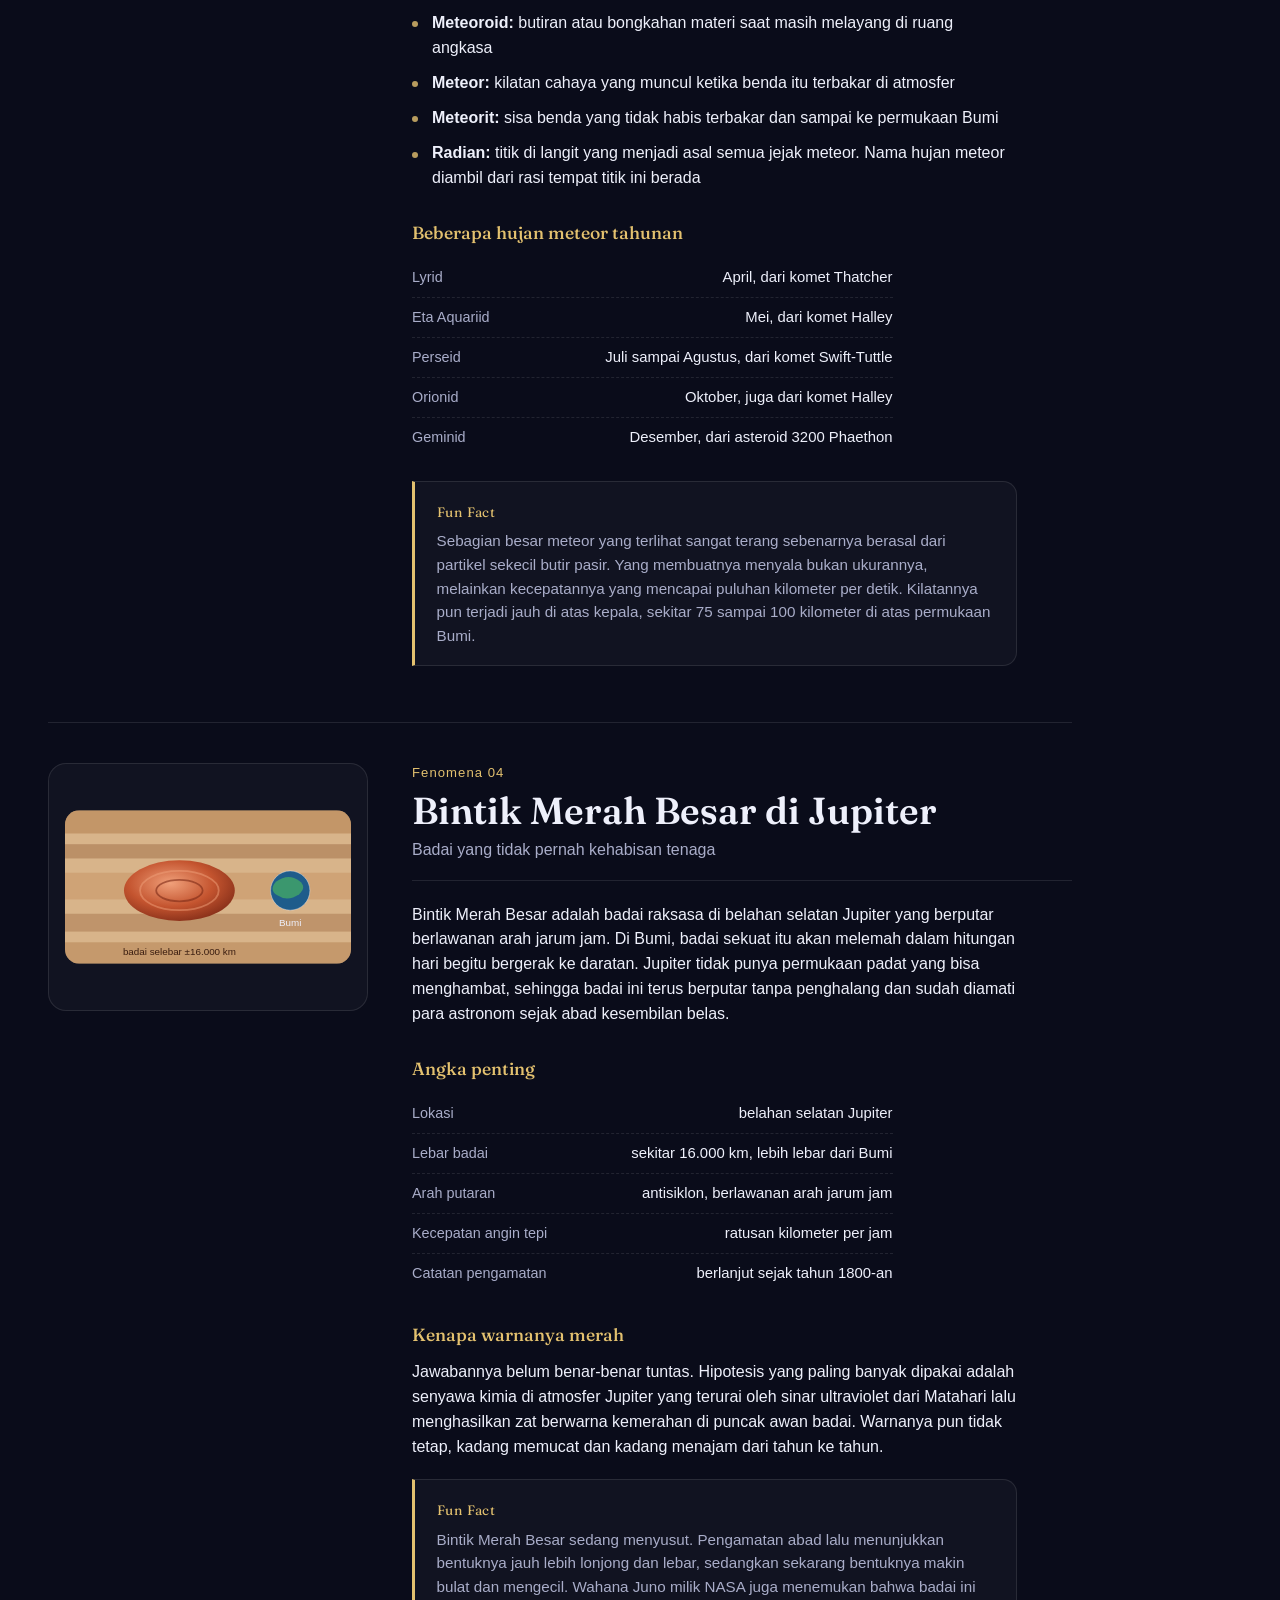
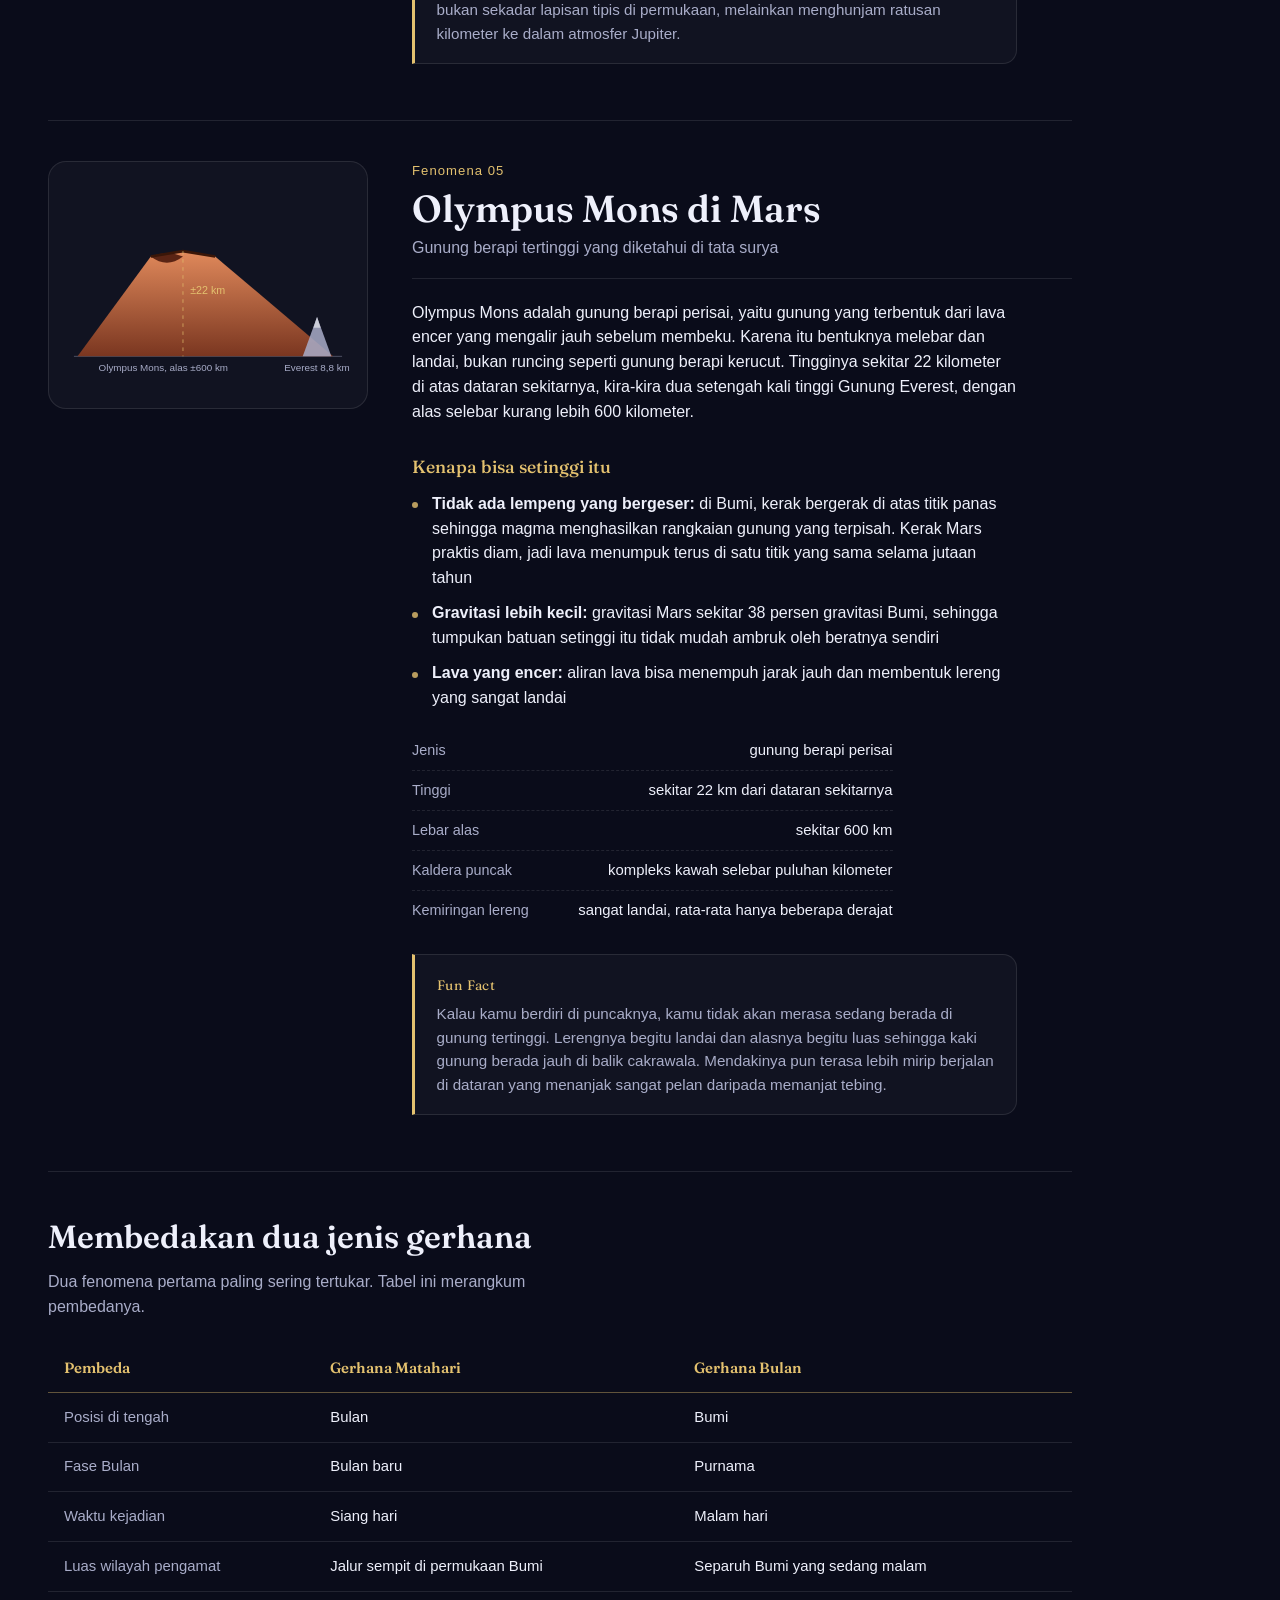
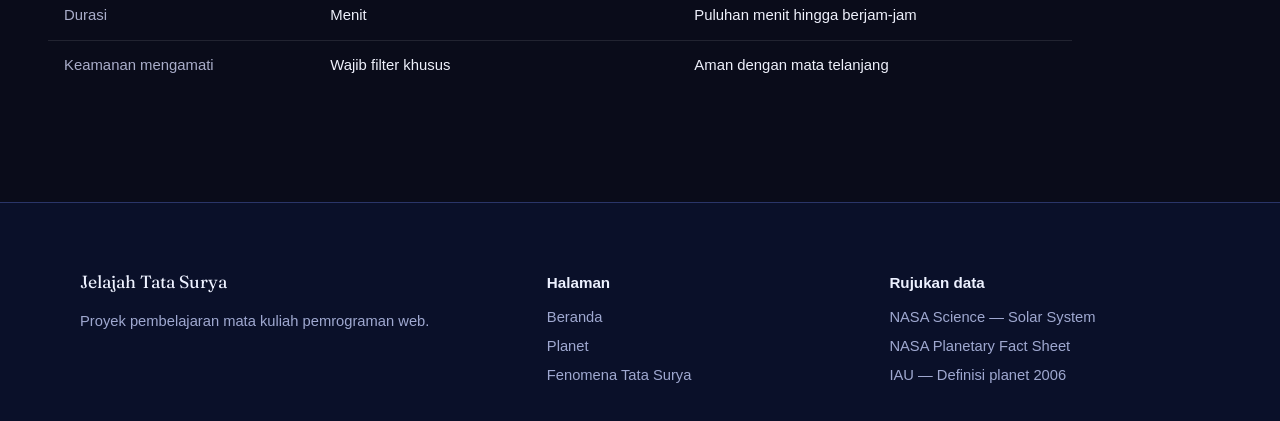
==== commit d44d9531: "FIXED FIX MAX" ====
--- a/fenomena.html
+++ b/fenomena.html
@@ -355,14 +355,28 @@
 
 </main>
 
-<footer class="site-bawah">
-  <p class="site-bawah__nav">
-    <a href="index.html">Beranda</a>
-    <a href="planet.html">Planet</a>
-    <a href="fenomena.html" aria-current="page">Fenomena Tata Surya</a>
-  </p>
-  <p class="site-bawah__sumber">
-    Data dirujuk dari NASA Science (Eclipses, Meteors &amp; Meteorites, Jupiter, Mars)
-    dan NASA Planetary Fact Sheet. Ilustrasi dibuat sendiri dalam format SVG.
-  </p>
+<footer class="site-footer">
+    <div class="wrap site-footer__kisi">
+      <div>
+        <p class="site-footer__merek">Jelajah Tata Surya</p>
+        <p>Proyek pembelajaran mata kuliah pemrograman web.</p>
+      </div>
+      <div>
+        <h4>Halaman</h4>
+        <ul>
+          <li><a href="index.html">Beranda</a></li>
+          <li><a href="planet.html">Planet</a></li>
+          <li><a href="fenomena.html">Fenomena Tata Surya</a></li>
+        </ul>
+      </div>
+
+      <div>
+        <h4>Rujukan data</h4>
+        <ul>
+          <li><a href="https://science.nasa.gov/solar-system/" target="_blank" rel="noopener">NASA Science — Solar System</a></li>
+          <li><a href="https://nssdc.gsfc.nasa.gov/planetary/factsheet/" target="_blank" rel="noopener">NASA Planetary Fact Sheet</a></li>
+          <li><a href="https://www.iau.org/public/themes/pluto/" target="_blank" rel="noopener">IAU — Definisi planet 2006</a></li>
+        </ul>
+      </div>
+    </div>
 </footer>
--- a/fenomena.css
+++ b/fenomena.css
@@ -381,29 +381,48 @@
 .ringkas__table tbody tr:last-child td { border-bottom: 0; }
 
 /* ==========================================================
-   FOOTER
-   ========================================================== */
-.site-bawah {
+   FOOTER BERANDA
+   ========================================================== */
+.site-footer {
   position: relative;
   z-index: 1;
-  border-top: 1px solid var(--line);
-  padding: 2rem clamp(1.25rem, 5vw, 3rem) 2.5rem;
-  color: var(--ink-dim);
-  font-size: 0.88rem;
-}
-
-.site-bawah__nav {
-  display: flex;
-  flex-wrap: wrap;
-  gap: 1.25rem;
-  margin: 0 0 0.75rem;
-}
-
-.site-bawah__nav a { text-decoration: none; color: var(--ink); }
-.site-bawah__nav a:hover { color: var(--accent); }
-.site-bawah__nav a[aria-current="page"] { color: var(--accent); }
-
-.site-bawah__sumber { margin: 0; max-width: 70ch; }
+  border-top: 1px solid #2A3568;
+  background: #0A1029;
+  color: #9FA8D0;
+  padding: 3rem 0 1.75rem;
+  margin-top: 4rem;
+  font-size: 0.92rem;
+}
+
+.site-footer__kisi {
+  width: min(100% - 2.5rem, 1120px);
+  margin-inline: auto;
+  display: grid;
+  grid-template-columns: 1.4fr 1fr 1fr;
+  gap: 2rem;
+}
+
+.site-footer__merek {
+  font-family: 'Fraunces', Georgia, serif;
+  font-size: 1.1rem;
+  color: #EDF1FF;
+  margin-bottom: 0.4rem;
+}
+
+.site-footer h4 {
+  font-size: 0.95rem;
+  color: #EDF1FF;
+  margin-bottom: 0.7rem;
+}
+
+.site-footer ul { list-style: none; margin: 0; padding: 0; }
+.site-footer li { margin-bottom: 0.4rem; }
+.site-footer a { color: #9FA8D0; text-decoration: none; }
+.site-footer a:hover { color: #6FC9E0; text-decoration: underline; }
+
+@media (max-width: 720px) {
+  .site-footer__kisi { grid-template-columns: 1fr; gap: 1.5rem; }
+}
 
 /* ==========================================================
    RESPONSIF
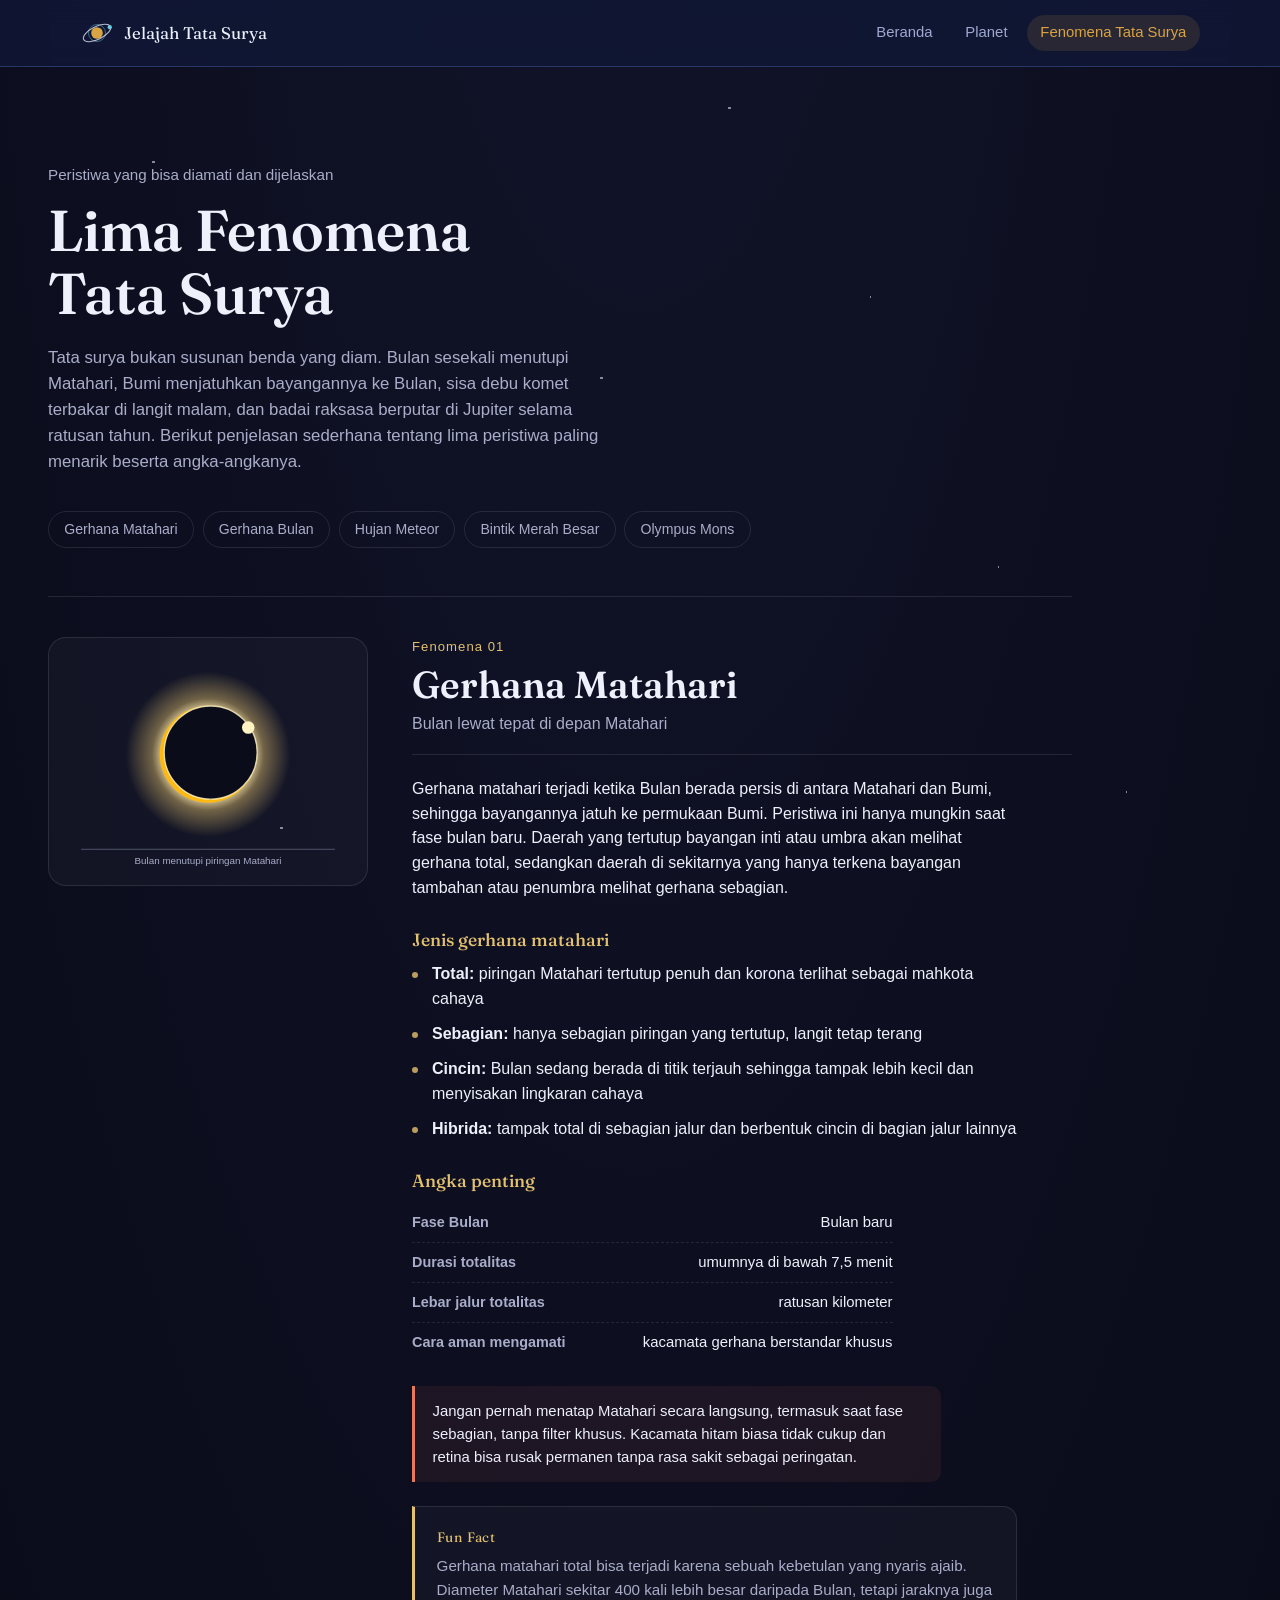
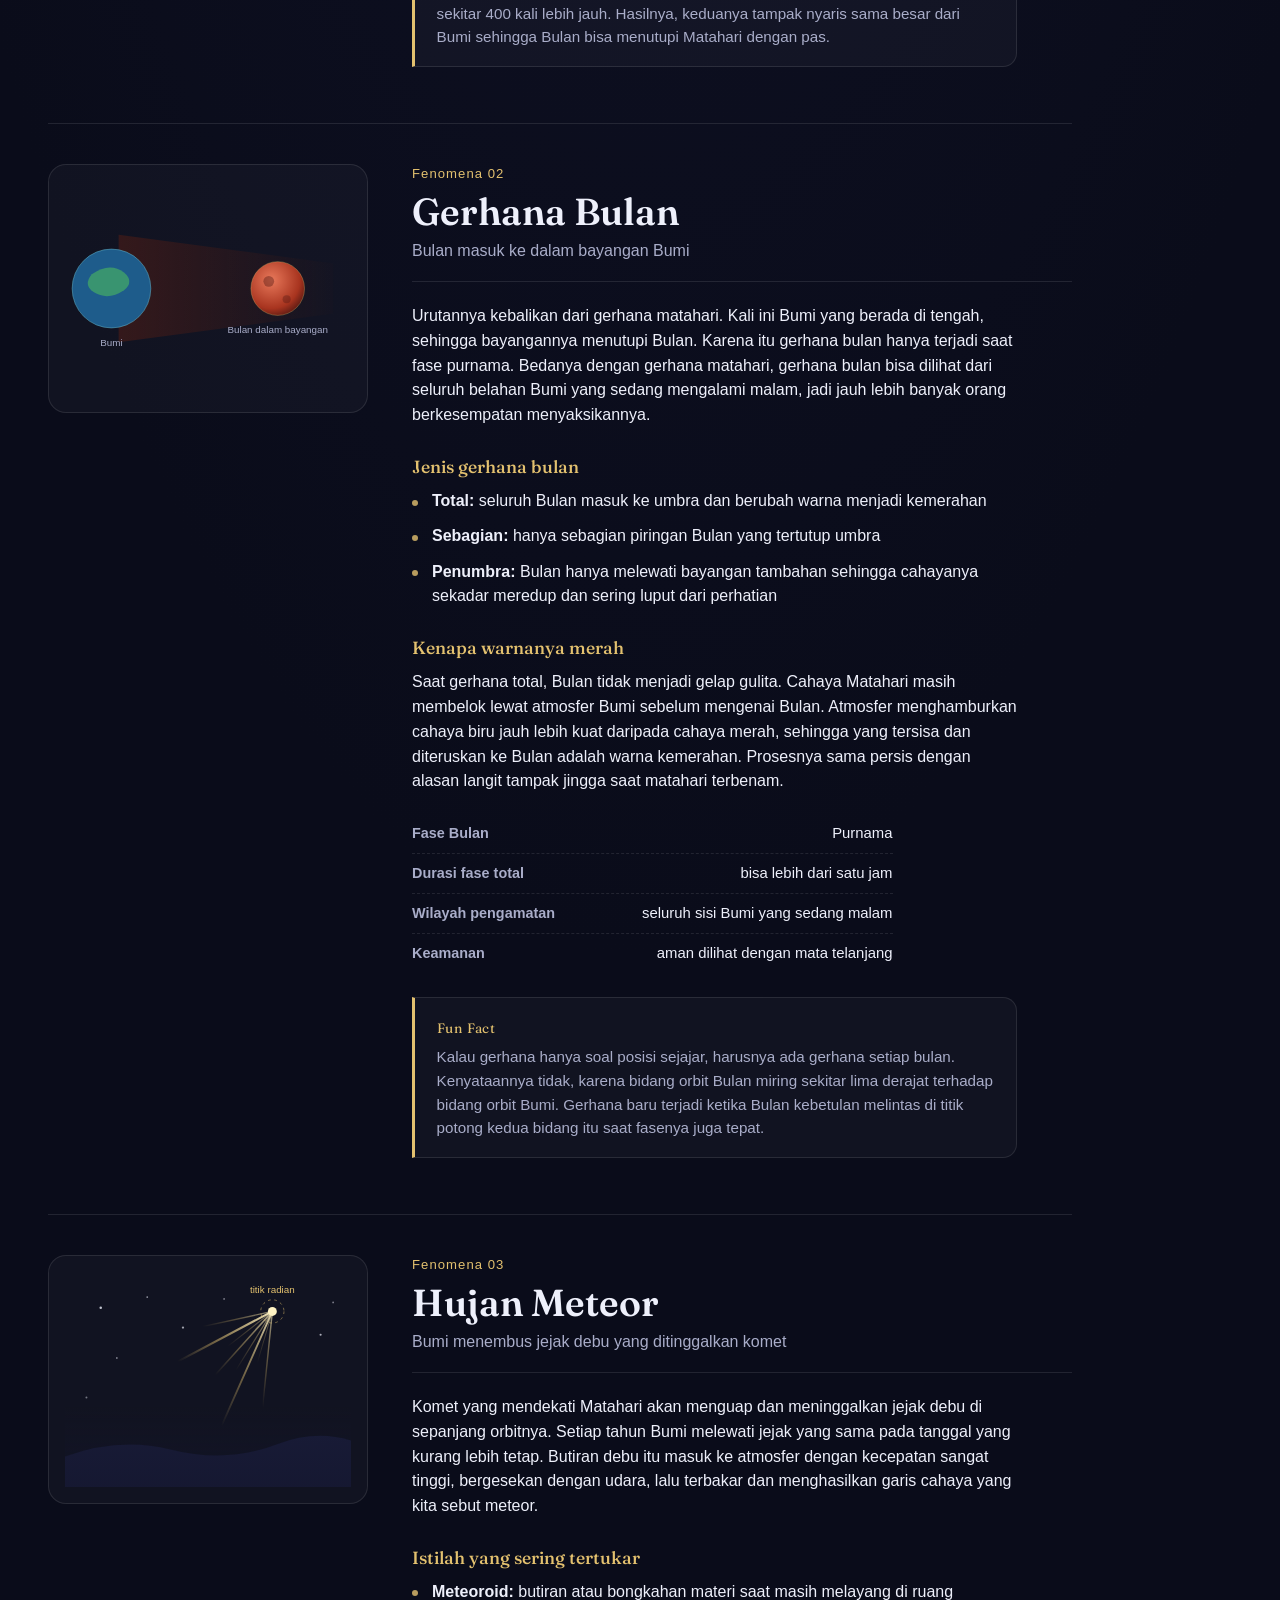
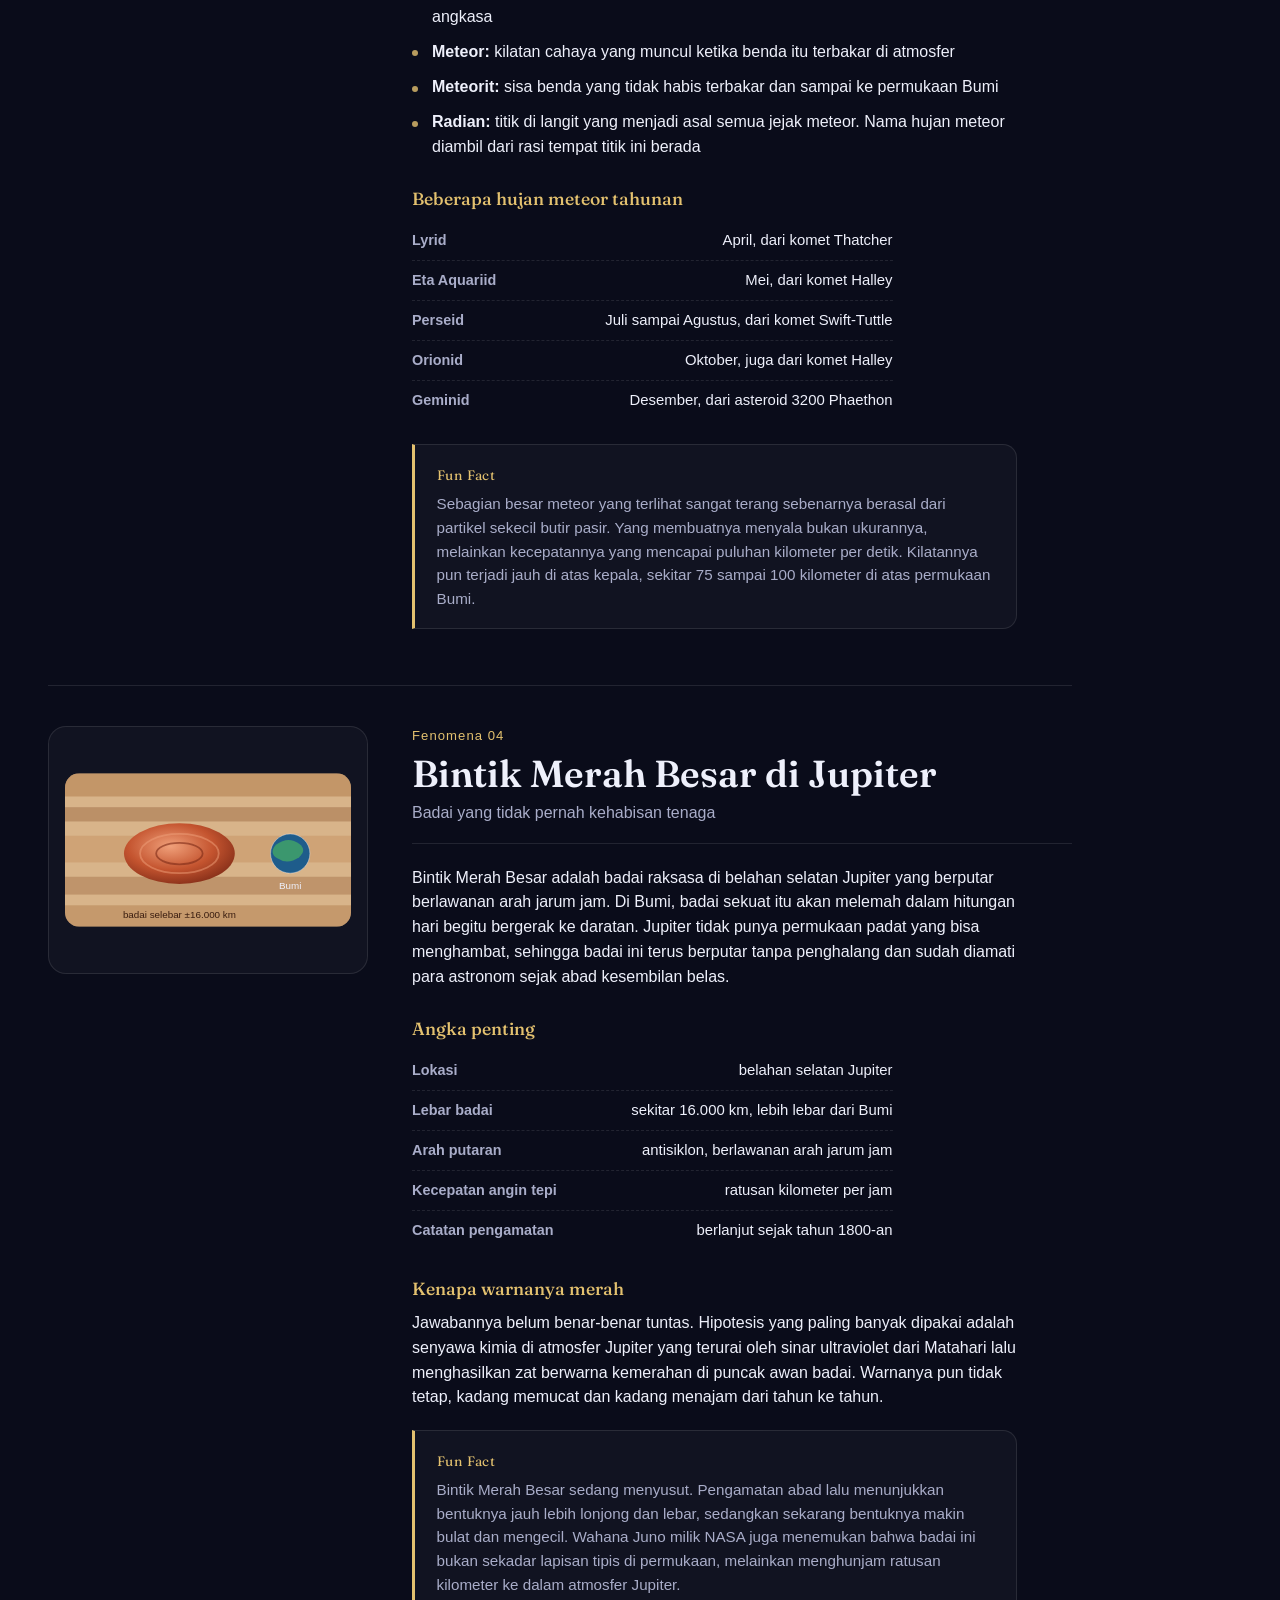
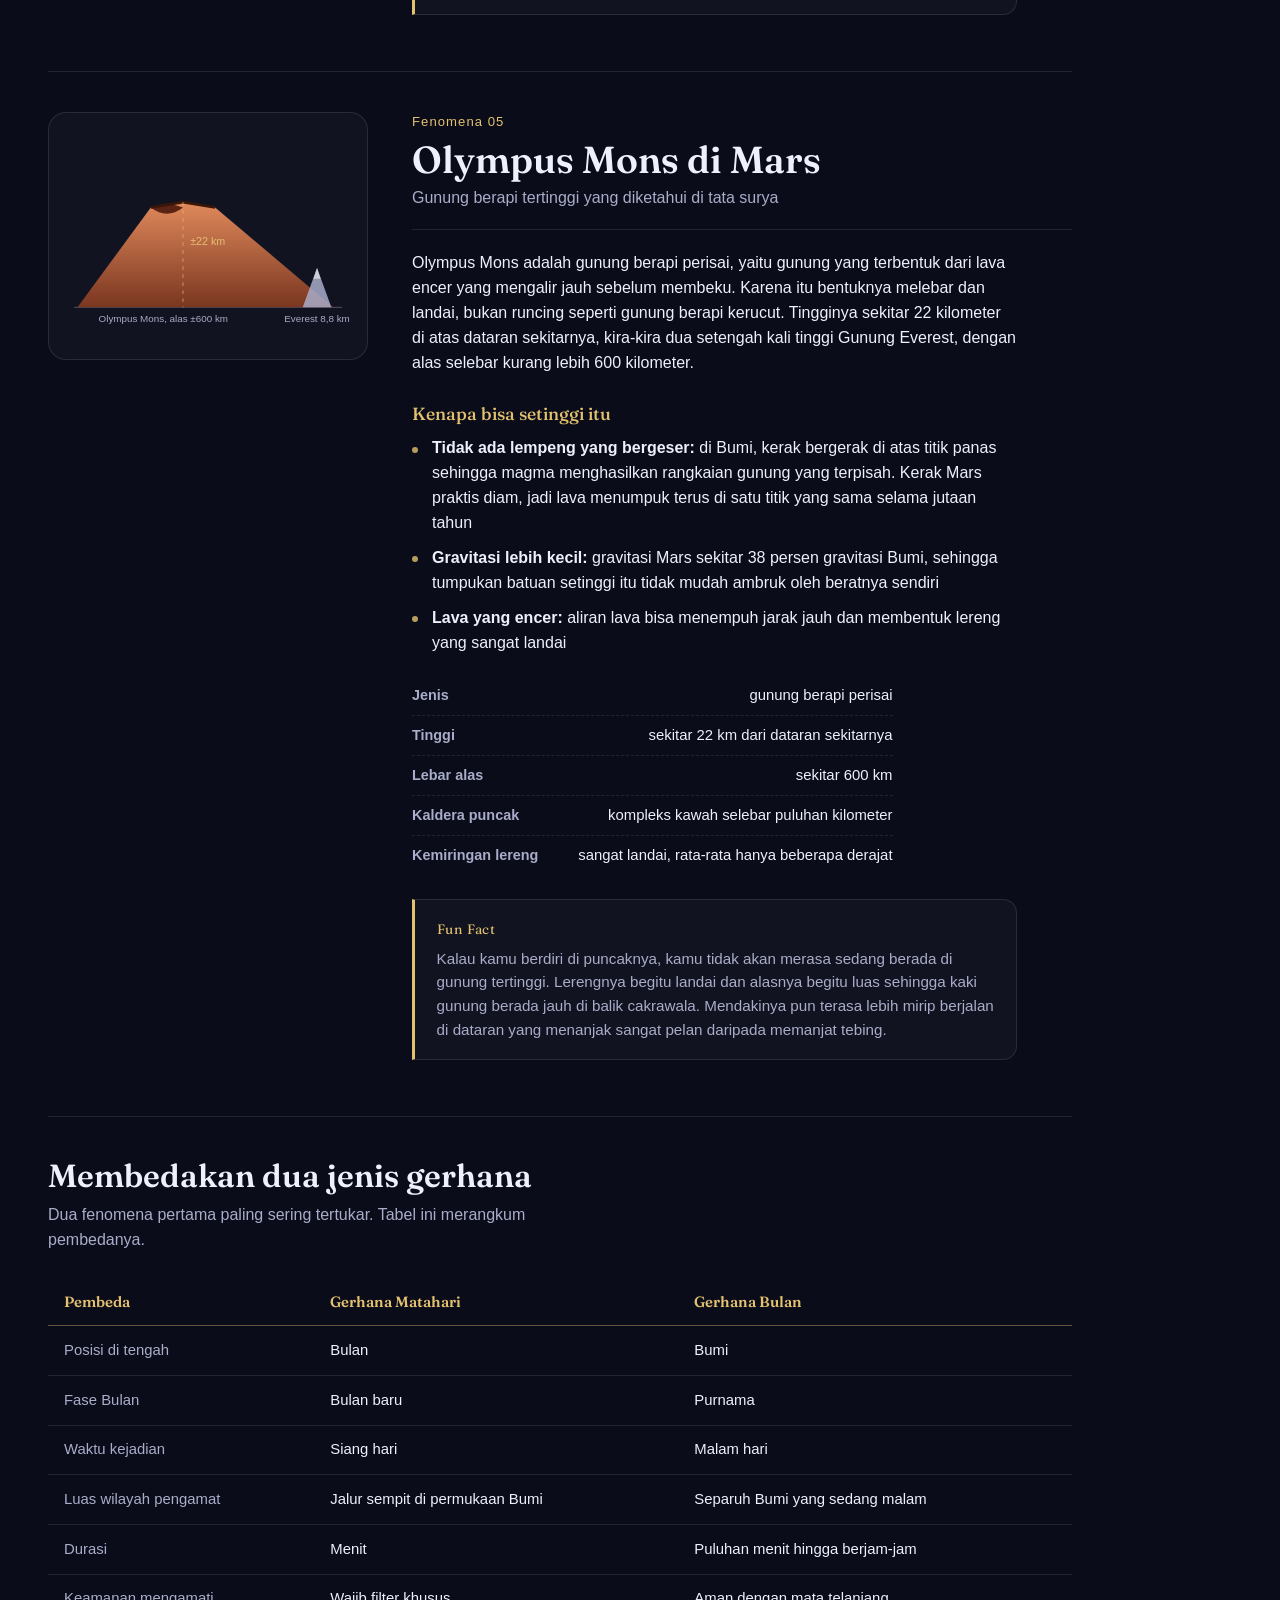
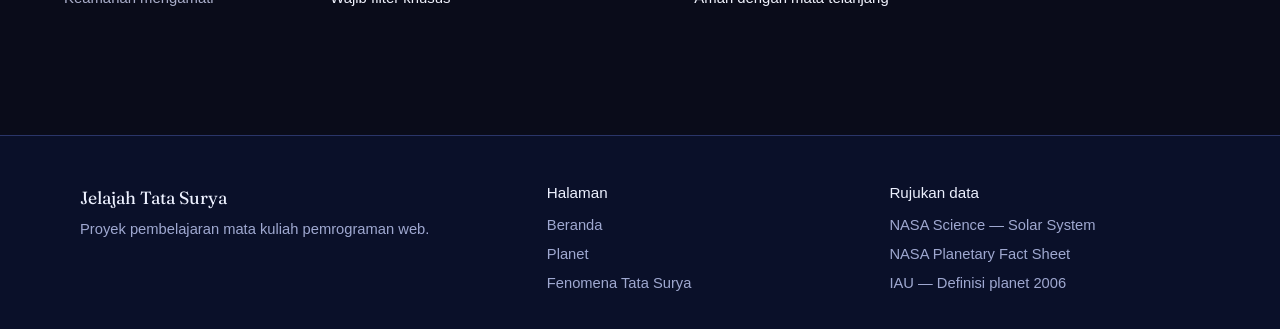
==== commit d0e592b6: "update" ====
--- a/fenomena.html
+++ b/fenomena.html
@@ -8,6 +8,8 @@
 <link rel="preconnect" href="https://fonts.googleapis.com">
 <link rel="preconnect" href="https://fonts.gstatic.com" crossorigin>
 <link href="https://fonts.googleapis.com/css2?family=Archivo:wght@400;500;600&family=Fraunces:opsz,wght@9..144,400;9..144,600&display=swap" rel="stylesheet">
+<!-- Bootstrap dimuat sebelum CSS milik halaman, supaya gaya khusus halaman ini tetap menang -->
+<link rel="stylesheet" href="https://cdn.jsdelivr.net/npm/bootstrap@5.3.3/dist/css/bootstrap.min.css">
 <link rel="stylesheet" href="fenomena.css">
 </head>
 <body>
@@ -380,3 +382,11 @@
       </div>
     </div>
 </footer>
+
+<button type="button" class="btn btn-keatas position-fixed bottom-0 end-0 m-3 rounded-circle shadow-lg d-none" id="btn-keatas" aria-label="Kembali ke atas halaman">
+  <span aria-hidden="true">&uarr;</span>
+</button>
+
+<script src="js/main.js"></script>
+</body>
+</html>
--- a/fenomena.css
+++ b/fenomena.css
@@ -533,3 +533,20 @@
   .site-nav.is-buka { display: flex; }
 }
 
+
+/* ---------- Tombol kembali ke atas (memakai kelas utilitas Bootstrap) ---------- */
+.btn-keatas {
+  width: 46px;
+  height: 46px;
+  padding: 0;
+  border: none;
+  background: var(--accent);
+  color: var(--bg-deep);
+  font-size: 1.2rem;
+  line-height: 1;
+  z-index: 45;
+  display: flex;
+  align-items: center;
+  justify-content: center;
+}
+.btn-keatas:hover { background: #EFBB5C; color: var(--bg-deep); }
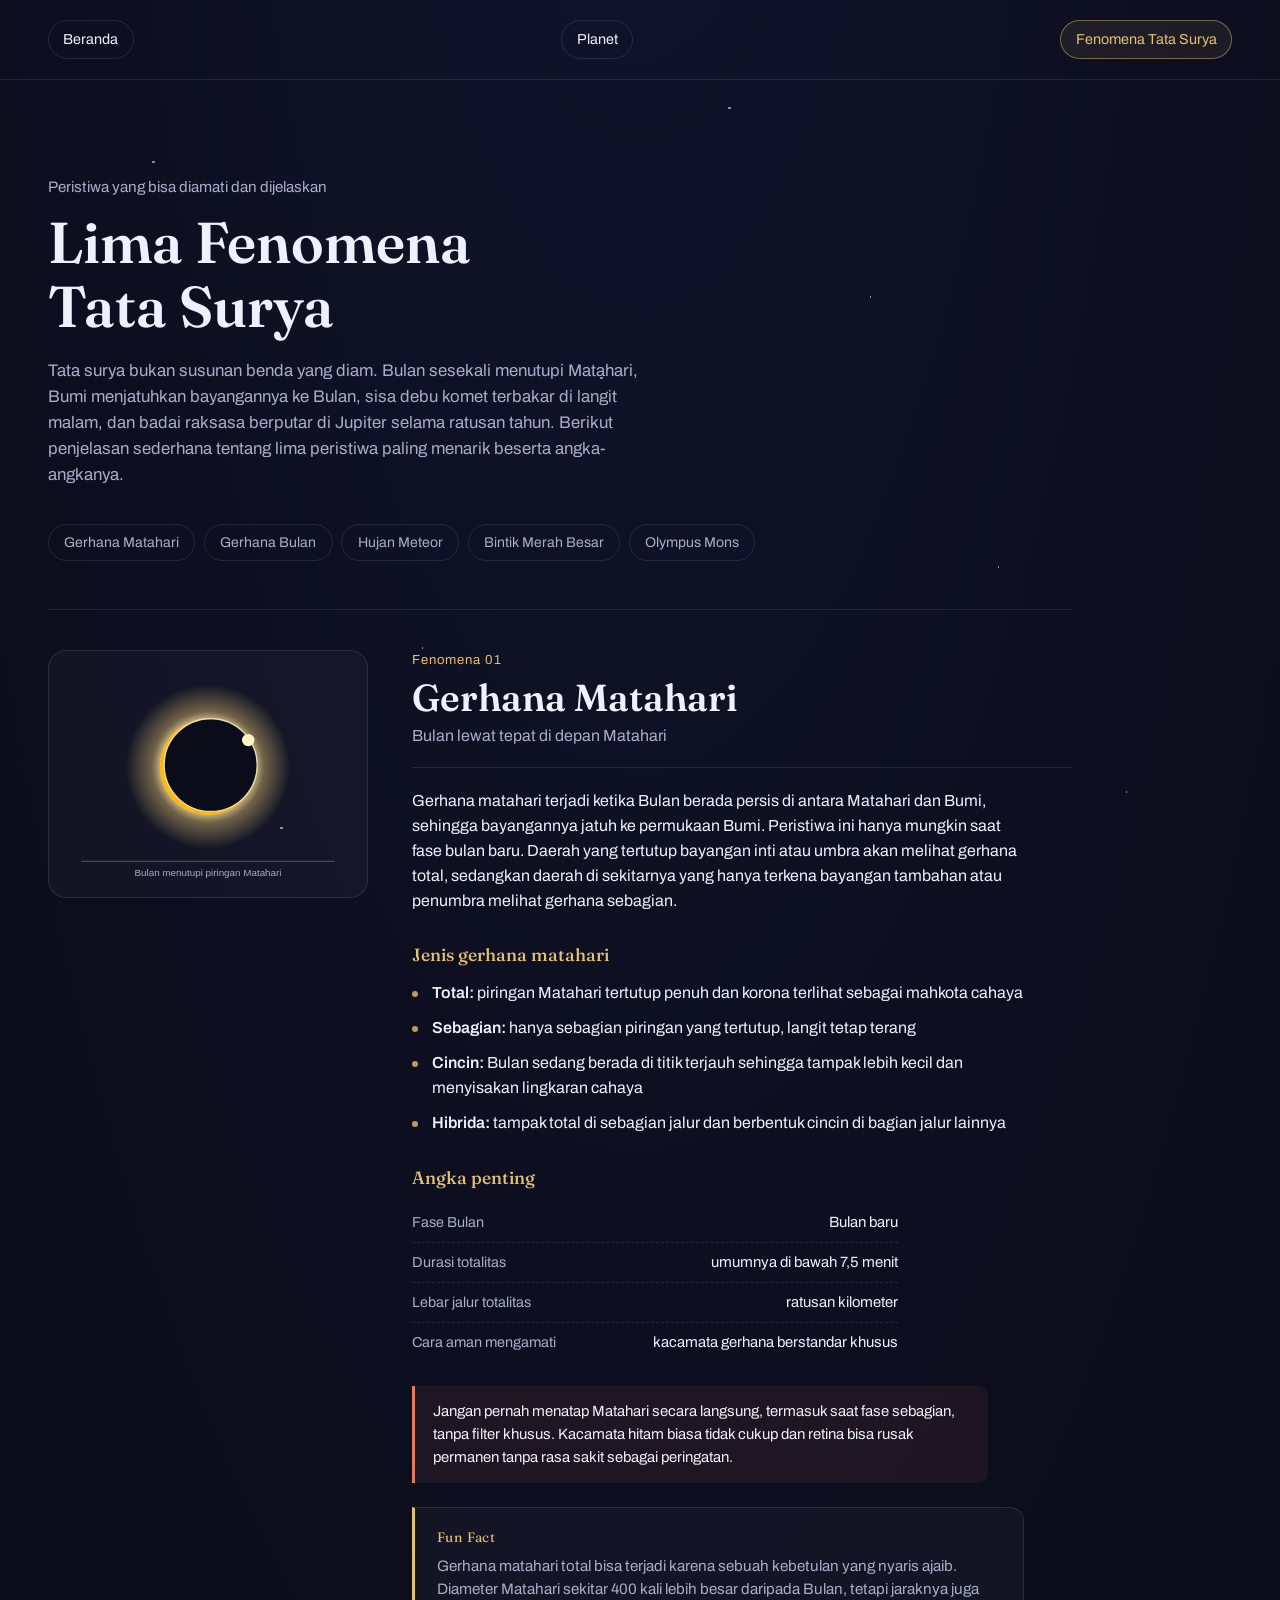
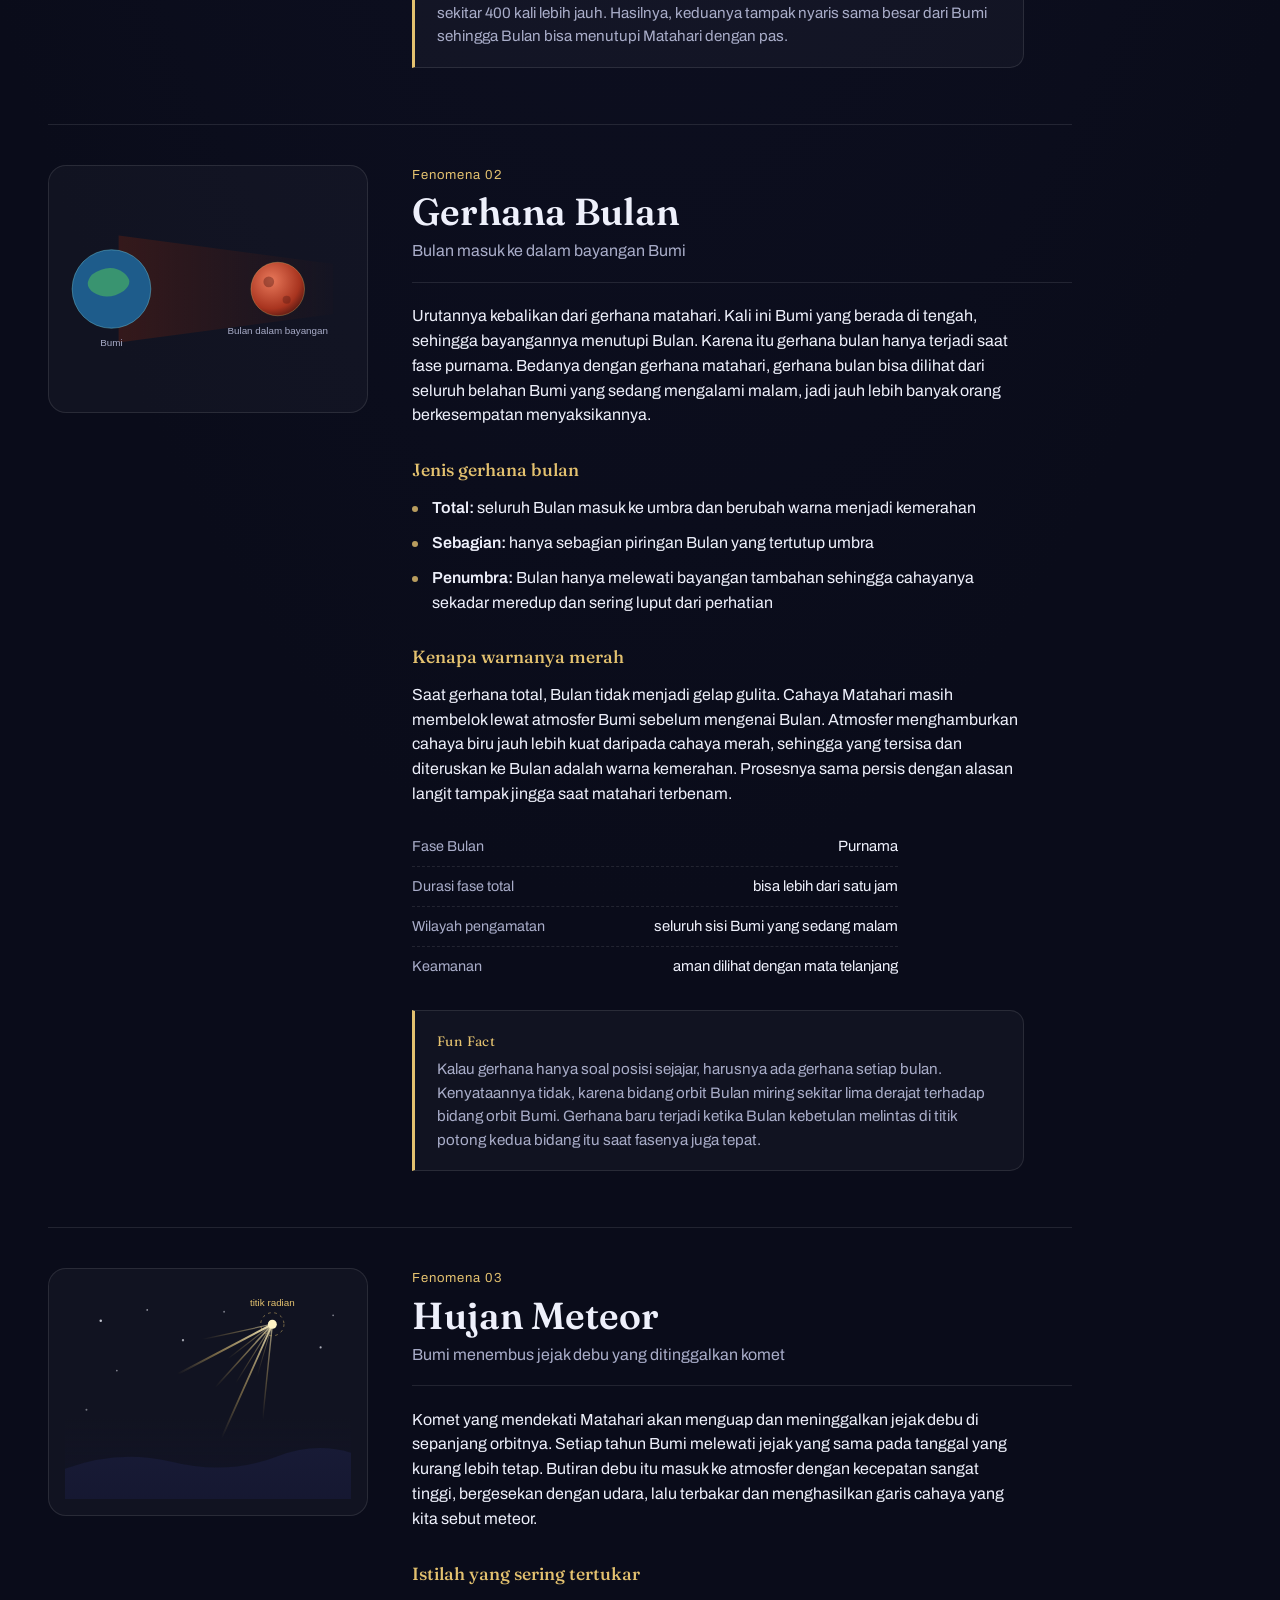
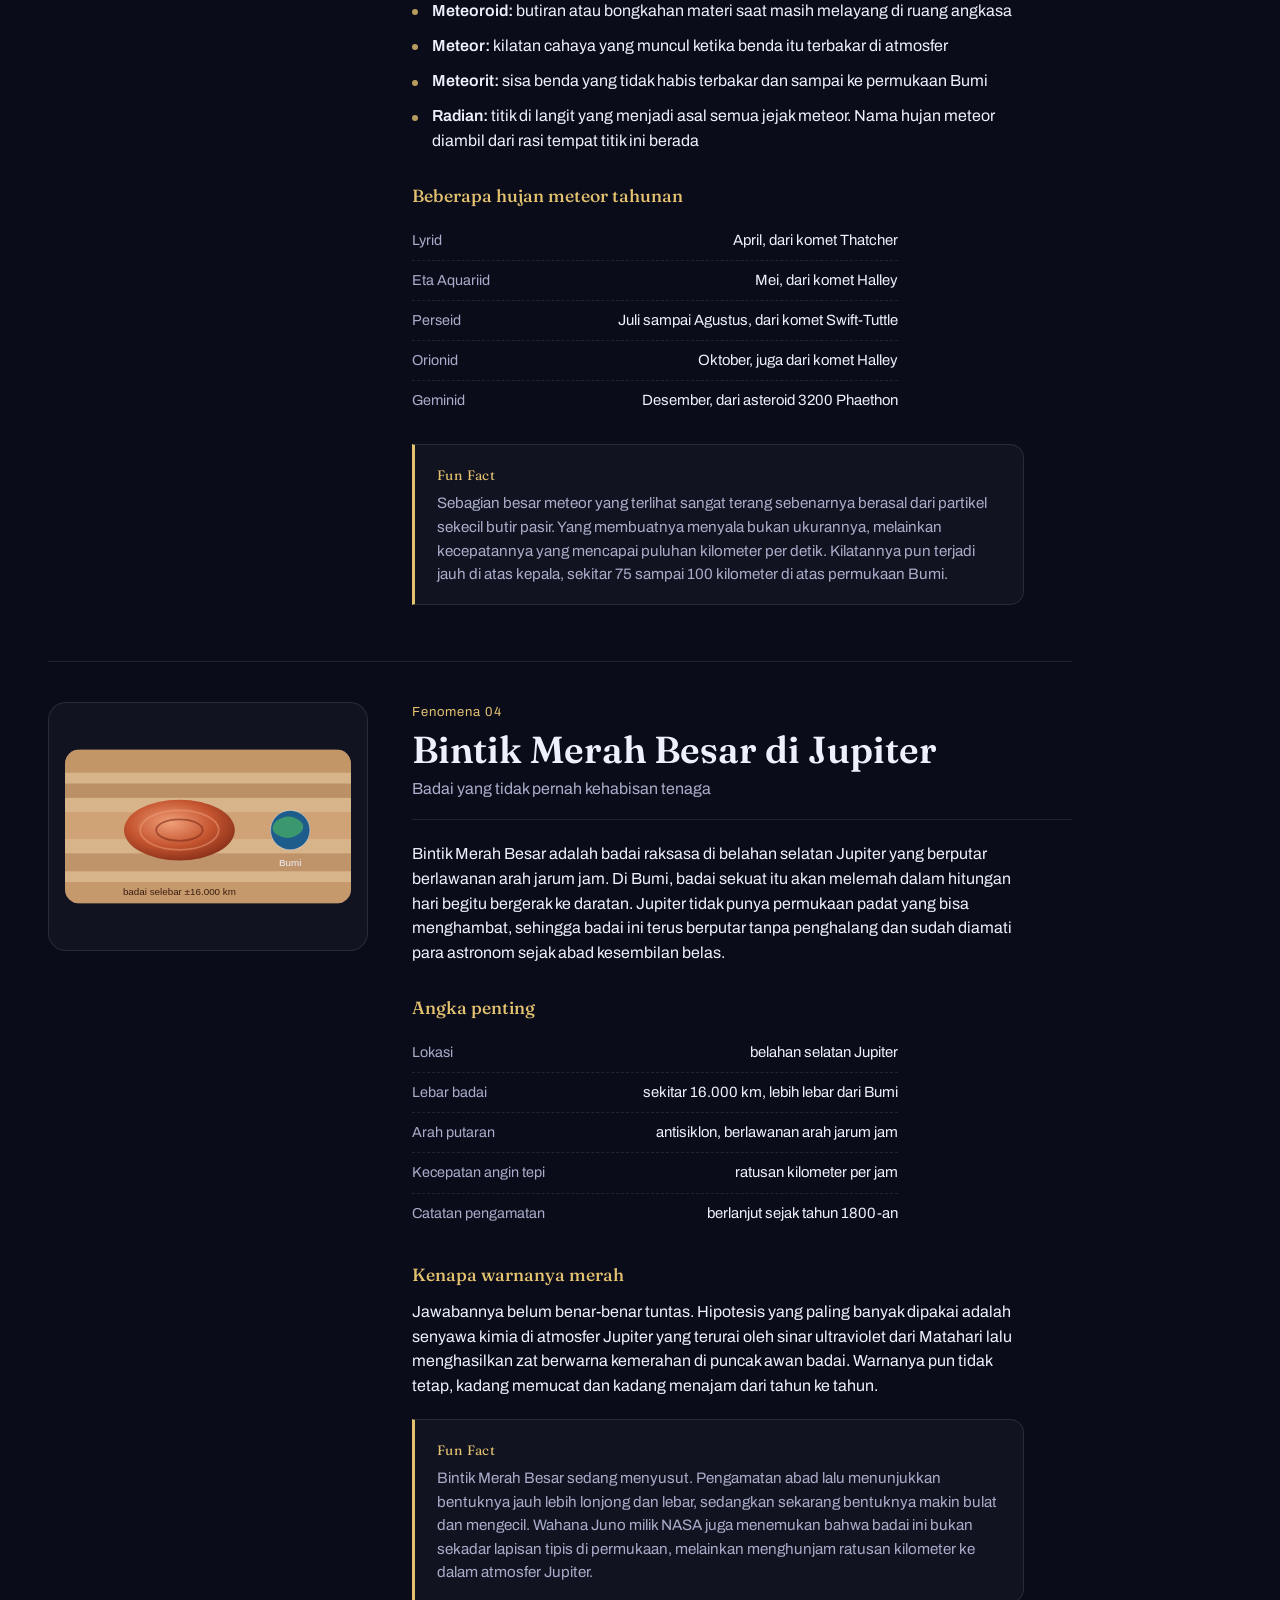
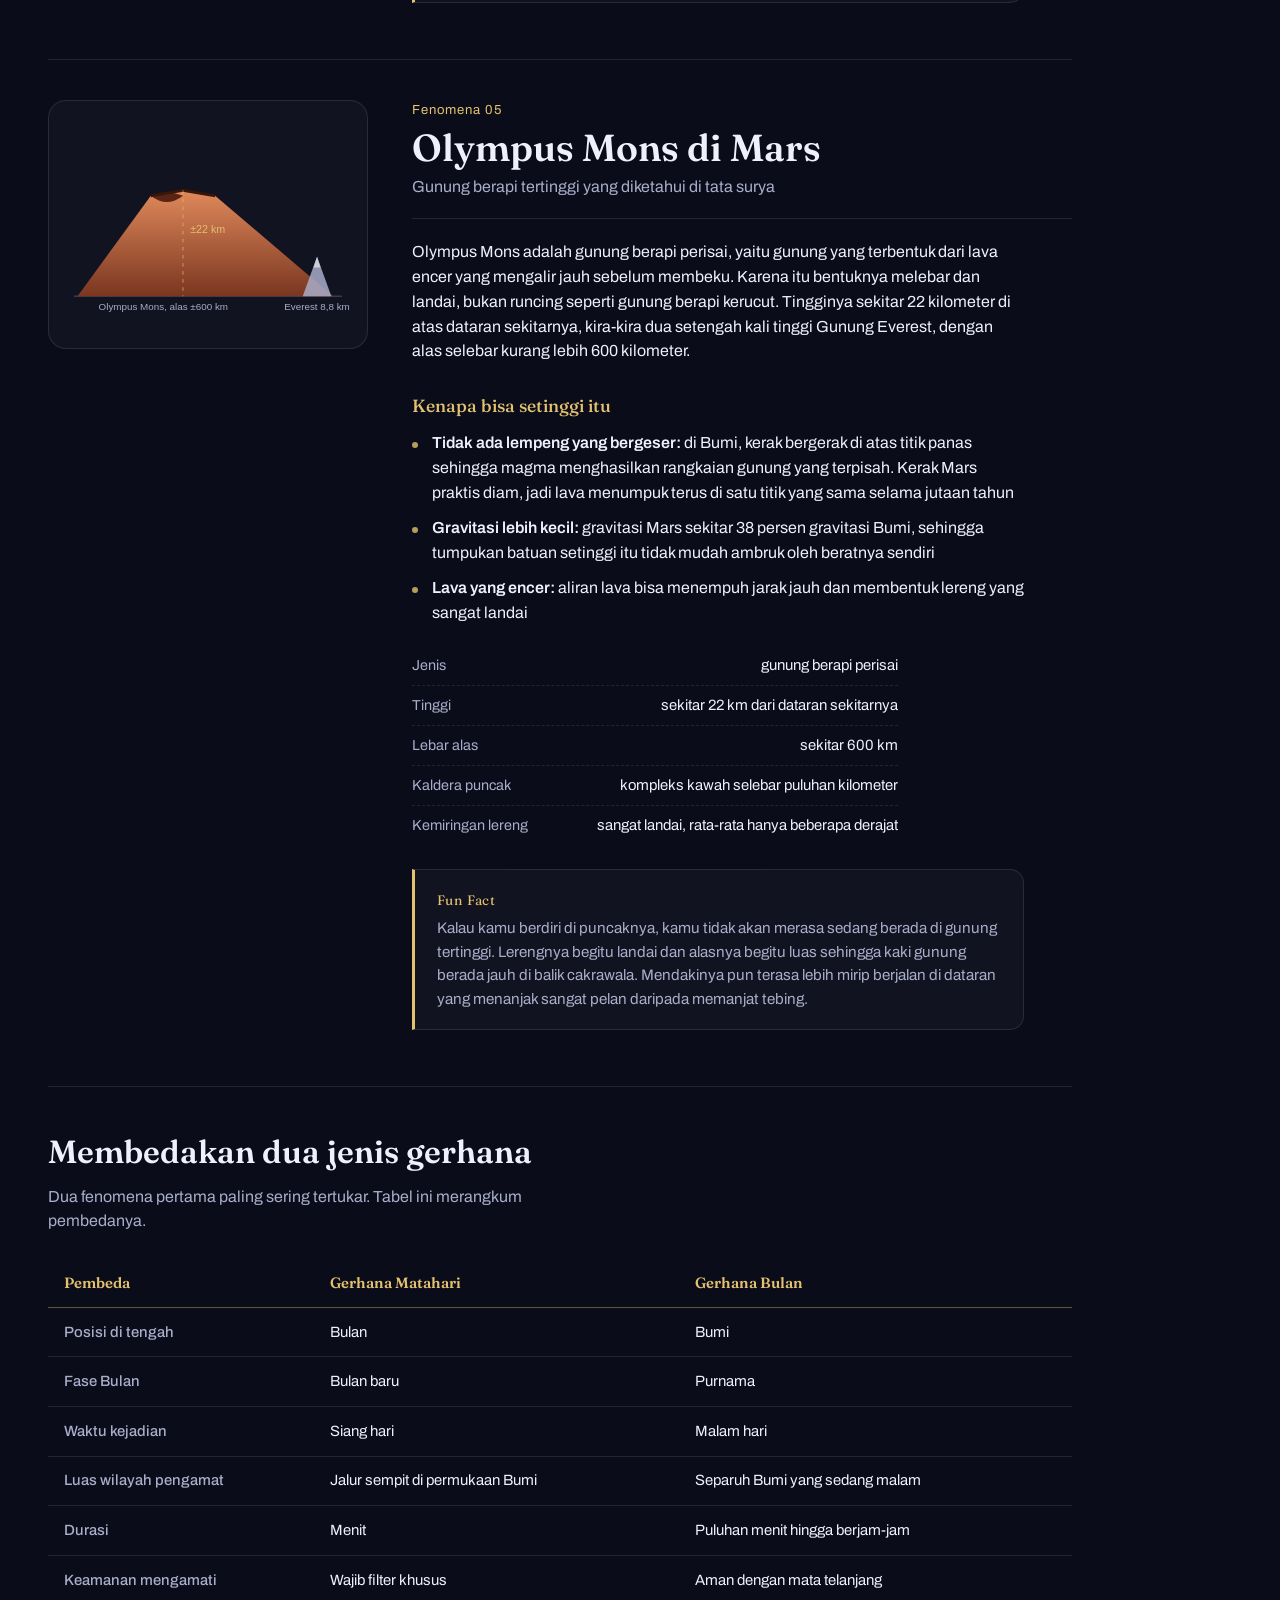
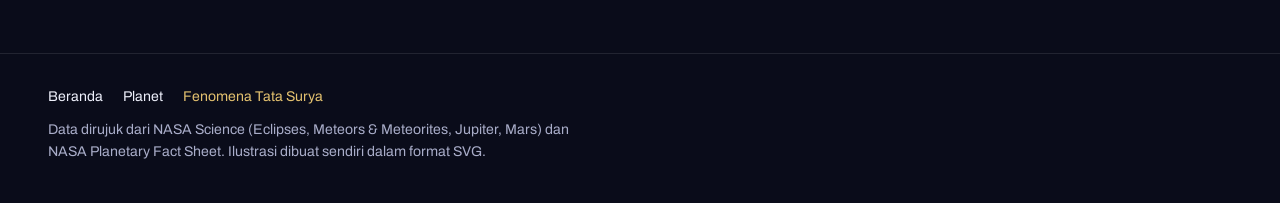
==== commit 420b31ae: "fixed HP" ====
--- a/fenomena.html
+++ b/fenomena.html
@@ -8,33 +8,17 @@
 <link rel="preconnect" href="https://fonts.googleapis.com">
 <link rel="preconnect" href="https://fonts.gstatic.com" crossorigin>
 <link href="https://fonts.googleapis.com/css2?family=Archivo:wght@400;500;600&family=Fraunces:opsz,wght@9..144,400;9..144,600&display=swap" rel="stylesheet">
-<!-- Bootstrap dimuat sebelum CSS milik halaman, supaya gaya khusus halaman ini tetap menang -->
-<link rel="stylesheet" href="https://cdn.jsdelivr.net/npm/bootstrap@5.3.3/dist/css/bootstrap.min.css">
 <link rel="stylesheet" href="fenomena.css">
 </head>
 <body>
 
 <div class="starfield" aria-hidden="true"></div>
 
-<header class="site-header">
-    <div class="site-header__isi">
-      <a class="site-merek" href="index.html">
-        <img src="assets/logo.svg" alt="" width="34" height="34">
-        <span>Jelajah Tata Surya</span>
-      </a>
-
-      <button class="site-nav__tombol" type="button" aria-expanded="false" aria-controls="menu-utama">
-        <span class="site-nav__garis" aria-hidden="true"></span>
-        Menu
-      </button>
-
-      <nav id="menu-utama" class="site-nav" aria-label="Navigasi utama">
-        <a href="index.html" class="site-nav__tautan">Beranda</a>
-        <a href="planet.html" class="site-nav__tautan">Planet</a>
-        <a href="fenomena.html" class="site-nav__tautan is-aktif">Fenomena Tata Surya</a>
-      </nav>
-    </div>
-  </header>
+<nav class="topnav">
+  <a href="index.html" class="topnav__link">Beranda</a>
+  <a href="planet.html" class="topnav__link">Planet</a>
+  <a href="fenomena.html" class="topnav__link topnav__link--active">Fenomena Tata Surya</a>
+</nav>
 
 <header class="hero">
   <p class="hero__eyebrow">Peristiwa yang bisa diamati dan dijelaskan</p>
@@ -357,36 +341,14 @@
 
 </main>
 
-<footer class="site-footer">
-    <div class="wrap site-footer__kisi">
-      <div>
-        <p class="site-footer__merek">Jelajah Tata Surya</p>
-        <p>Proyek pembelajaran mata kuliah pemrograman web.</p>
-      </div>
-      <div>
-        <h4>Halaman</h4>
-        <ul>
-          <li><a href="index.html">Beranda</a></li>
-          <li><a href="planet.html">Planet</a></li>
-          <li><a href="fenomena.html">Fenomena Tata Surya</a></li>
-        </ul>
-      </div>
-
-      <div>
-        <h4>Rujukan data</h4>
-        <ul>
-          <li><a href="https://science.nasa.gov/solar-system/" target="_blank" rel="noopener">NASA Science — Solar System</a></li>
-          <li><a href="https://nssdc.gsfc.nasa.gov/planetary/factsheet/" target="_blank" rel="noopener">NASA Planetary Fact Sheet</a></li>
-          <li><a href="https://www.iau.org/public/themes/pluto/" target="_blank" rel="noopener">IAU — Definisi planet 2006</a></li>
-        </ul>
-      </div>
-    </div>
+<footer class="site-bawah">
+  <p class="site-bawah__nav">
+    <a href="index.html">Beranda</a>
+    <a href="planet.html">Planet</a>
+    <a href="fenomena.html" aria-current="page">Fenomena Tata Surya</a>
+  </p>
+  <p class="site-bawah__sumber">
+    Data dirujuk dari NASA Science (Eclipses, Meteors &amp; Meteorites, Jupiter, Mars)
+    dan NASA Planetary Fact Sheet. Ilustrasi dibuat sendiri dalam format SVG.
+  </p>
 </footer>
-
-<button type="button" class="btn btn-keatas position-fixed bottom-0 end-0 m-3 rounded-circle shadow-lg d-none" id="btn-keatas" aria-label="Kembali ke atas halaman">
-  <span aria-hidden="true">&uarr;</span>
-</button>
-
-<script src="js/main.js"></script>
-</body>
-</html>
--- a/fenomena.css
+++ b/fenomena.css
@@ -19,7 +19,7 @@
   --accent-cool: #6FC9E0;
   --warn: #E8785A;
   --font-display: 'Fraunces', serif;
-  --font-body: 'Space Grotesk', sans-serif;
+  --font-body: 'Archivo', sans-serif;
 }
 
 * { box-sizing: border-box; }
@@ -106,6 +106,8 @@
 
 .topnav__page { color: var(--ink-dim); }
 
+.topnav__link--active { color: var(--accent); border-color: rgba(227,193,111,0.45); background: rgba(227,193,111,0.08); }
+
 /* ==========================================================
    HERO
    ========================================================== */
@@ -381,48 +383,29 @@
 .ringkas__table tbody tr:last-child td { border-bottom: 0; }
 
 /* ==========================================================
-   FOOTER BERANDA
-   ========================================================== */
-.site-footer {
+   FOOTER
+   ========================================================== */
+.site-bawah {
   position: relative;
   z-index: 1;
-  border-top: 1px solid #2A3568;
-  background: #0A1029;
-  color: #9FA8D0;
-  padding: 3rem 0 1.75rem;
-  margin-top: 4rem;
-  font-size: 0.92rem;
-}
-
-.site-footer__kisi {
-  width: min(100% - 2.5rem, 1120px);
-  margin-inline: auto;
-  display: grid;
-  grid-template-columns: 1.4fr 1fr 1fr;
-  gap: 2rem;
-}
-
-.site-footer__merek {
-  font-family: 'Fraunces', Georgia, serif;
-  font-size: 1.1rem;
-  color: #EDF1FF;
-  margin-bottom: 0.4rem;
-}
-
-.site-footer h4 {
-  font-size: 0.95rem;
-  color: #EDF1FF;
-  margin-bottom: 0.7rem;
-}
-
-.site-footer ul { list-style: none; margin: 0; padding: 0; }
-.site-footer li { margin-bottom: 0.4rem; }
-.site-footer a { color: #9FA8D0; text-decoration: none; }
-.site-footer a:hover { color: #6FC9E0; text-decoration: underline; }
-
-@media (max-width: 720px) {
-  .site-footer__kisi { grid-template-columns: 1fr; gap: 1.5rem; }
-}
+  border-top: 1px solid var(--line);
+  padding: 2rem clamp(1.25rem, 5vw, 3rem) 2.5rem;
+  color: var(--ink-dim);
+  font-size: 0.88rem;
+}
+
+.site-bawah__nav {
+  display: flex;
+  flex-wrap: wrap;
+  gap: 1.25rem;
+  margin: 0 0 0.75rem;
+}
+
+.site-bawah__nav a { text-decoration: none; color: var(--ink); }
+.site-bawah__nav a:hover { color: var(--accent); }
+.site-bawah__nav a[aria-current="page"] { color: var(--accent); }
+
+.site-bawah__sumber { margin: 0; max-width: 70ch; }
 
 /* ==========================================================
    RESPONSIF
@@ -435,6 +418,99 @@
   }
 }
 
+@media (max-width: 720px) {
+  .topnav {
+    justify-content: center;
+    padding: 0.9rem 1rem;
+  }
+
+  .topnav__link {
+    font-size: 0.82rem;
+    padding: 0.42rem 0.72rem;
+  }
+
+  .hero {
+    padding: 2.75rem 1rem 1.5rem;
+    max-width: none;
+  }
+
+  .hero__title {
+    font-size: clamp(2rem, 10vw, 3rem);
+  }
+
+  .hero__subtitle {
+    font-size: 0.98rem;
+  }
+
+  .chips {
+    gap: 0.45rem;
+    margin-top: 1.75rem;
+  }
+
+  .chip {
+    font-size: 0.78rem;
+    padding: 0.35rem 0.72rem;
+  }
+
+  .fenomena {
+    padding: 0.5rem 1rem 2.5rem;
+    gap: 1.5rem;
+  }
+
+  .fen-card {
+    gap: 1.25rem;
+    padding-top: 1.5rem;
+  }
+
+  .fen-card__visual {
+    width: 100%;
+    max-width: 360px;
+    margin-inline: auto;
+    padding: 0.75rem;
+  }
+
+  .fen-card__name {
+    font-size: clamp(1.55rem, 8vw, 2.2rem);
+  }
+
+  .fen-card__lead,
+  .fen-card__facts,
+  .fen-card__data,
+  .fen-card__funfact,
+  .fen-card__warning {
+    max-width: none;
+  }
+
+  .fen-card__data > div {
+    flex-direction: column;
+    align-items: flex-start;
+    gap: 0.15rem;
+  }
+
+  .fen-card__data dd {
+    text-align: left;
+    overflow-wrap: anywhere;
+  }
+
+  .ringkas {
+    margin-top: 0.5rem;
+  }
+
+  .ringkas__scroll {
+    overflow-x: auto;
+    -webkit-overflow-scrolling: touch;
+  }
+
+  .site-bawah {
+    padding: 1.5rem 1rem 2rem;
+  }
+
+  .site-bawah__nav {
+    flex-direction: column;
+    gap: 0.5rem;
+  }
+}
+
 @media (max-width: 520px) {
   .fen-card__data > div {
     flex-direction: column;
@@ -447,106 +523,3 @@
   html { scroll-behavior: auto; }
   * { transition-duration: 0.01ms !important; }
 }
-
-
-/* ---------- HEADER BERANDA ---------- */
-.site-header {
-  position: sticky;
-  top: 0;
-  z-index: 40;
-  background: rgba(16, 23, 53, 0.88);
-  backdrop-filter: blur(10px);
-  border-bottom: 1px solid #2A3568;
-}
-
-.site-header__isi {
-  display: flex;
-  align-items: center;
-  justify-content: space-between;
-  gap: 1rem;
-  min-height: 66px;
-  flex-wrap: wrap;
-  width: min(100% - 2.5rem, 1120px);
-  margin-inline: auto;
-}
-
-.site-merek {
-  display: inline-flex;
-  align-items: center;
-  gap: 0.6rem;
-  font-family: 'Fraunces', Georgia, serif;
-  font-size: 1.05rem;
-  color: #EDF1FF;
-  text-decoration: none;
-}
-
-.site-nav { display: flex; gap: 0.35rem; }
-
-.site-nav__tautan {
-  color: #9FA8D0;
-  text-decoration: none;
-  font-size: 0.93rem;
-  padding: 0.4rem 0.85rem;
-  border-radius: 999px;
-}
-.site-nav__tautan:hover { color: #EDF1FF; background: rgba(111, 201, 224, 0.10); }
-
-.site-nav__tautan.is-aktif {
-  color: #D9A441;
-  background: rgba(217, 164, 65, 0.12);
-}
-
-.site-nav__tombol {
-  display: none;
-  align-items: center;
-  gap: 0.5rem;
-  background: transparent;
-  border: 1px solid #2A3568;
-  color: #EDF1FF;
-  font-family: 'Archivo', "Segoe UI", system-ui, sans-serif;
-  font-size: 0.9rem;
-  padding: 0.45rem 0.9rem;
-  border-radius: 999px;
-  cursor: pointer;
-}
-.site-nav__garis,
-.site-nav__garis::before,
-.site-nav__garis::after {
-  display: block;
-  width: 16px;
-  height: 1.5px;
-  background: currentColor;
-  content: "";
-}
-.site-nav__garis { position: relative; }
-.site-nav__garis::before { position: absolute; top: -5px; }
-.site-nav__garis::after  { position: absolute; top: 5px; }
-
-@media (max-width: 720px) {
-  .site-nav__tombol { display: inline-flex; }
-  .site-nav {
-    display: none;
-    width: 100%;
-    flex-direction: column;
-    padding-bottom: 0.75rem;
-  }
-  .site-nav.is-buka { display: flex; }
-}
-
-
-/* ---------- Tombol kembali ke atas (memakai kelas utilitas Bootstrap) ---------- */
-.btn-keatas {
-  width: 46px;
-  height: 46px;
-  padding: 0;
-  border: none;
-  background: var(--accent);
-  color: var(--bg-deep);
-  font-size: 1.2rem;
-  line-height: 1;
-  z-index: 45;
-  display: flex;
-  align-items: center;
-  justify-content: center;
-}
-.btn-keatas:hover { background: #EFBB5C; color: var(--bg-deep); }
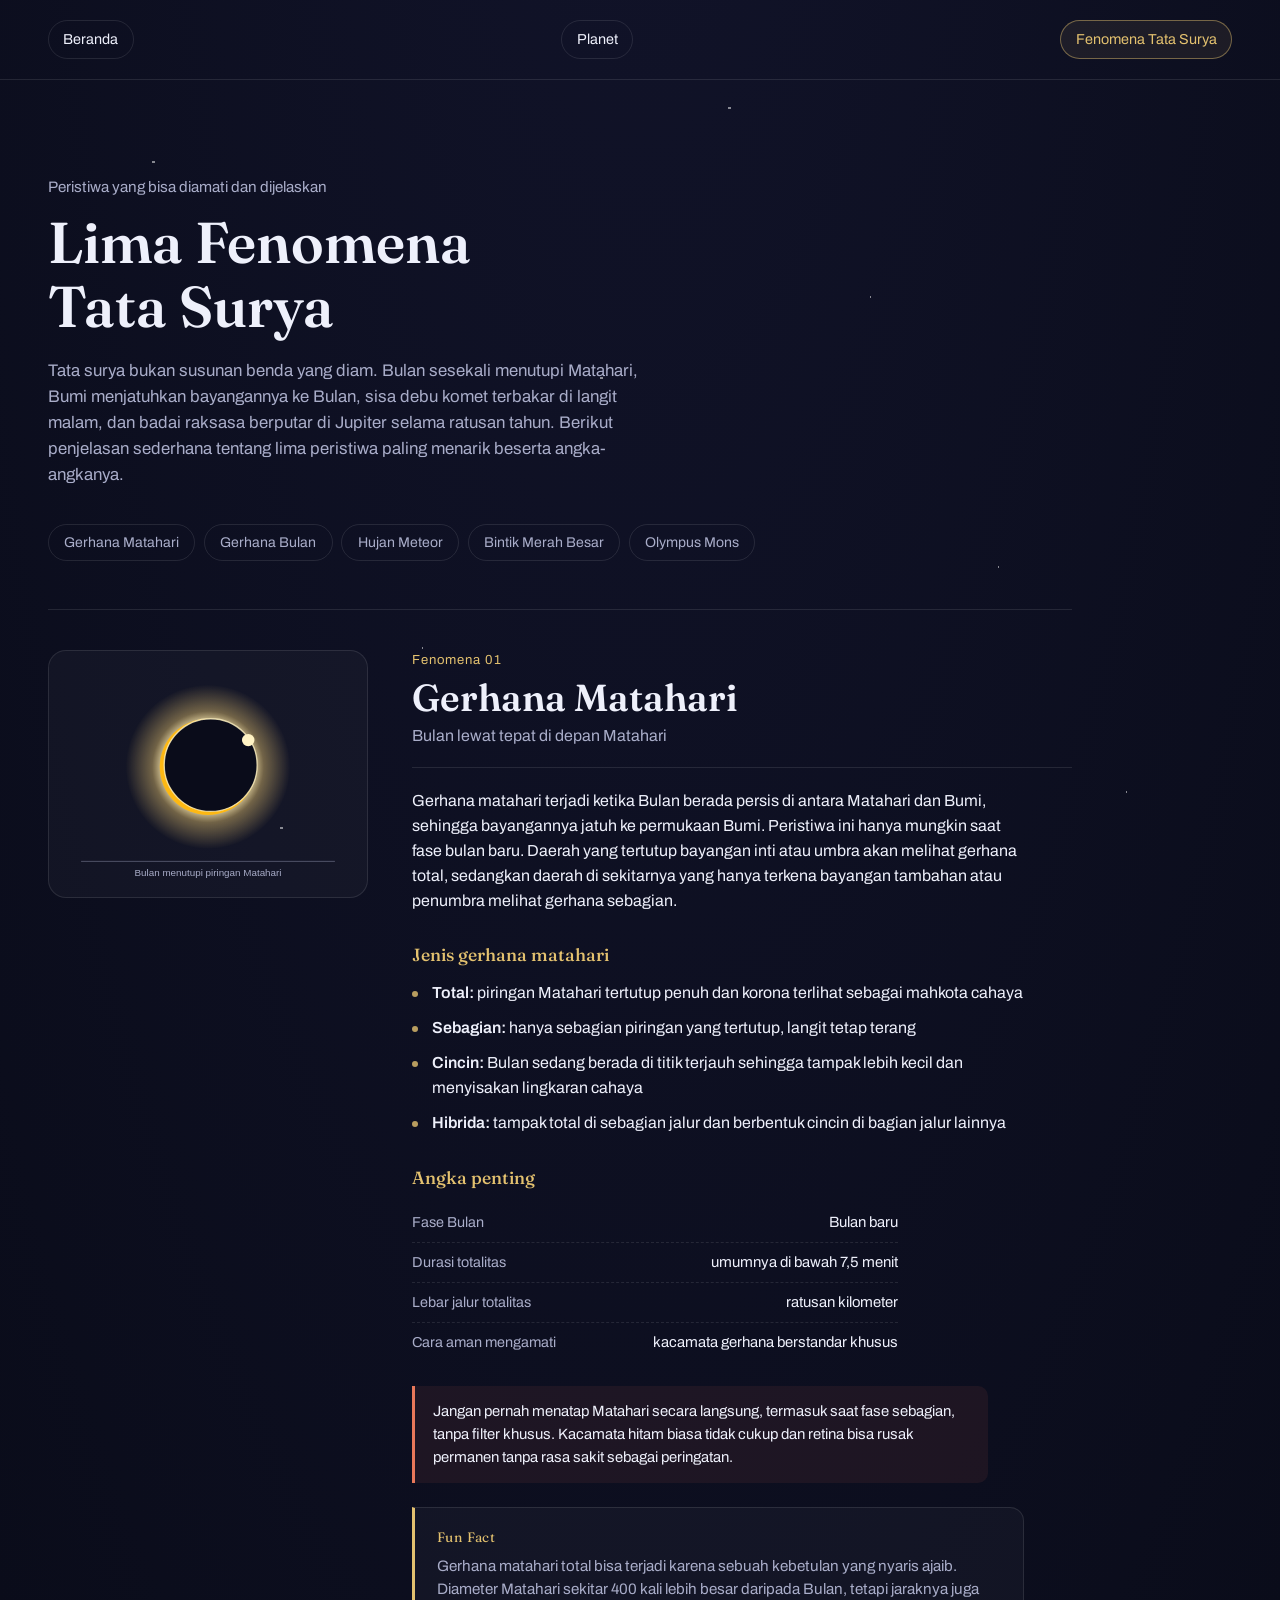
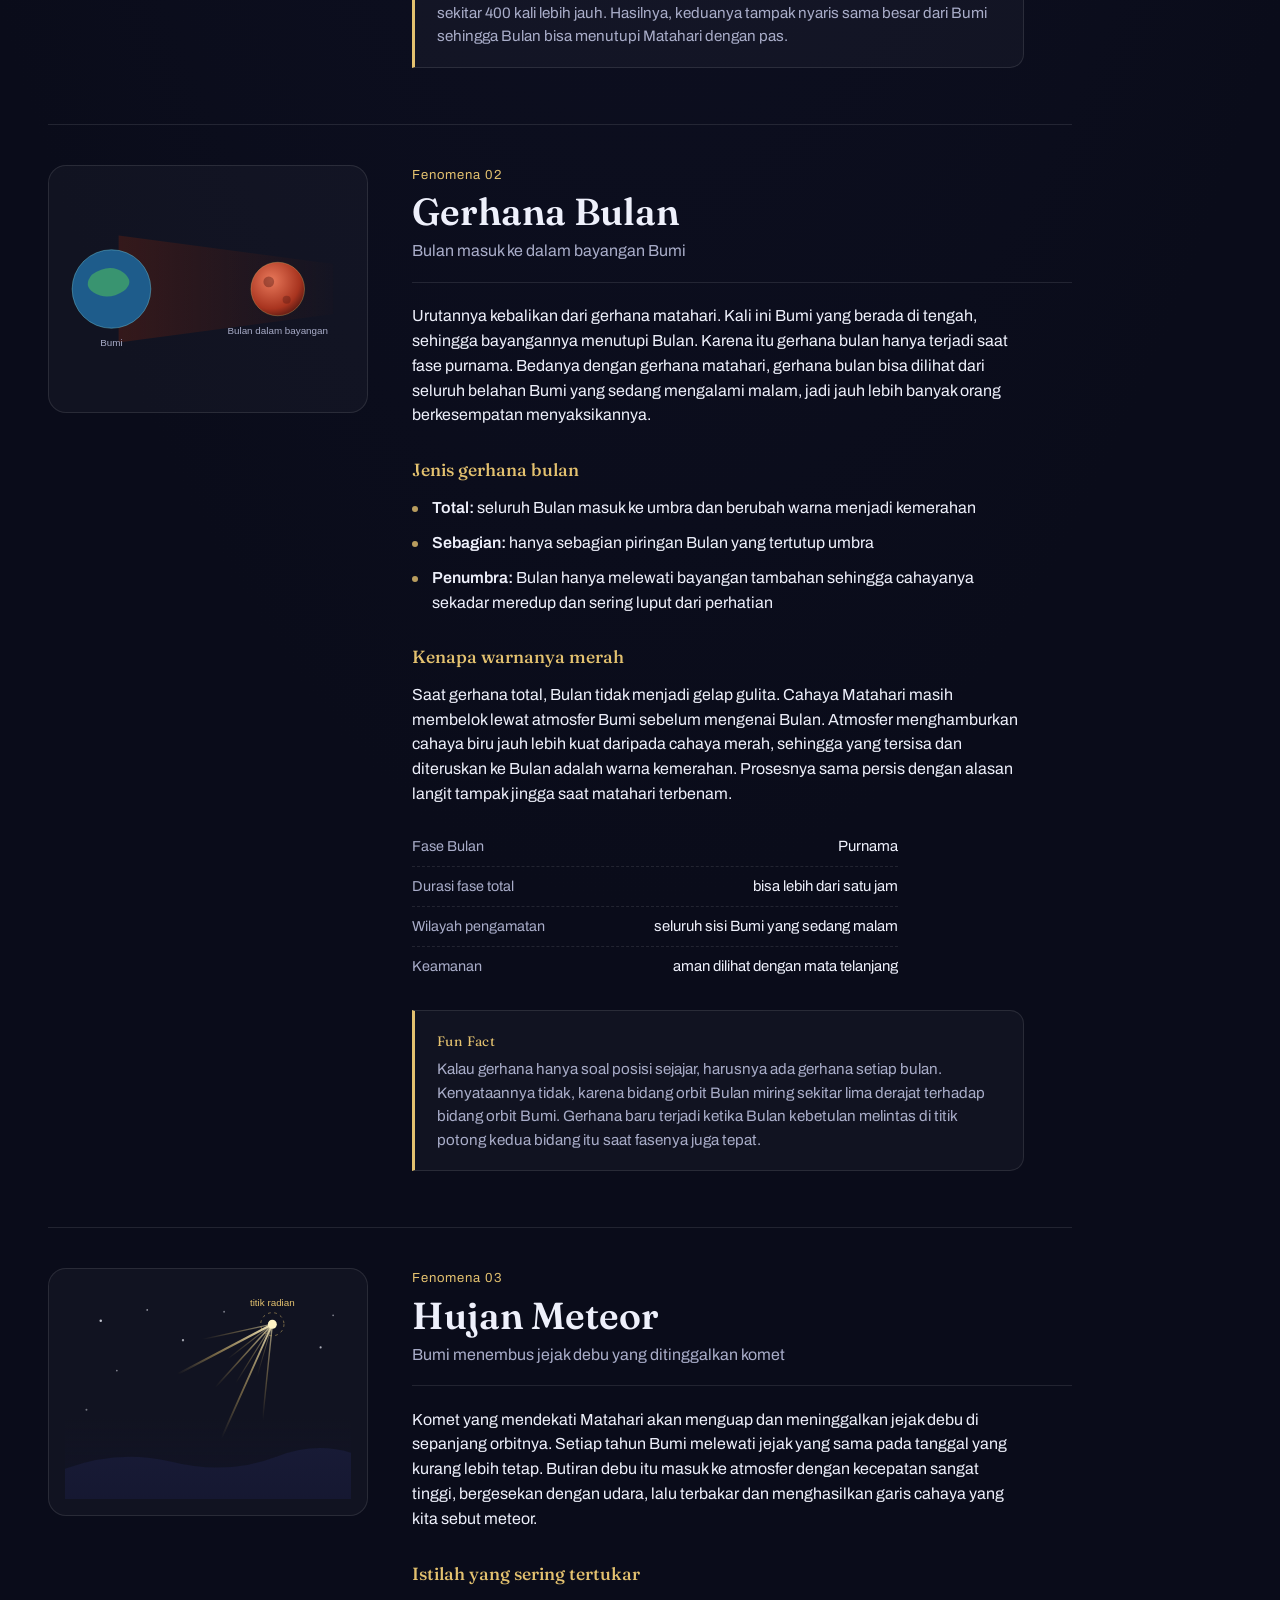
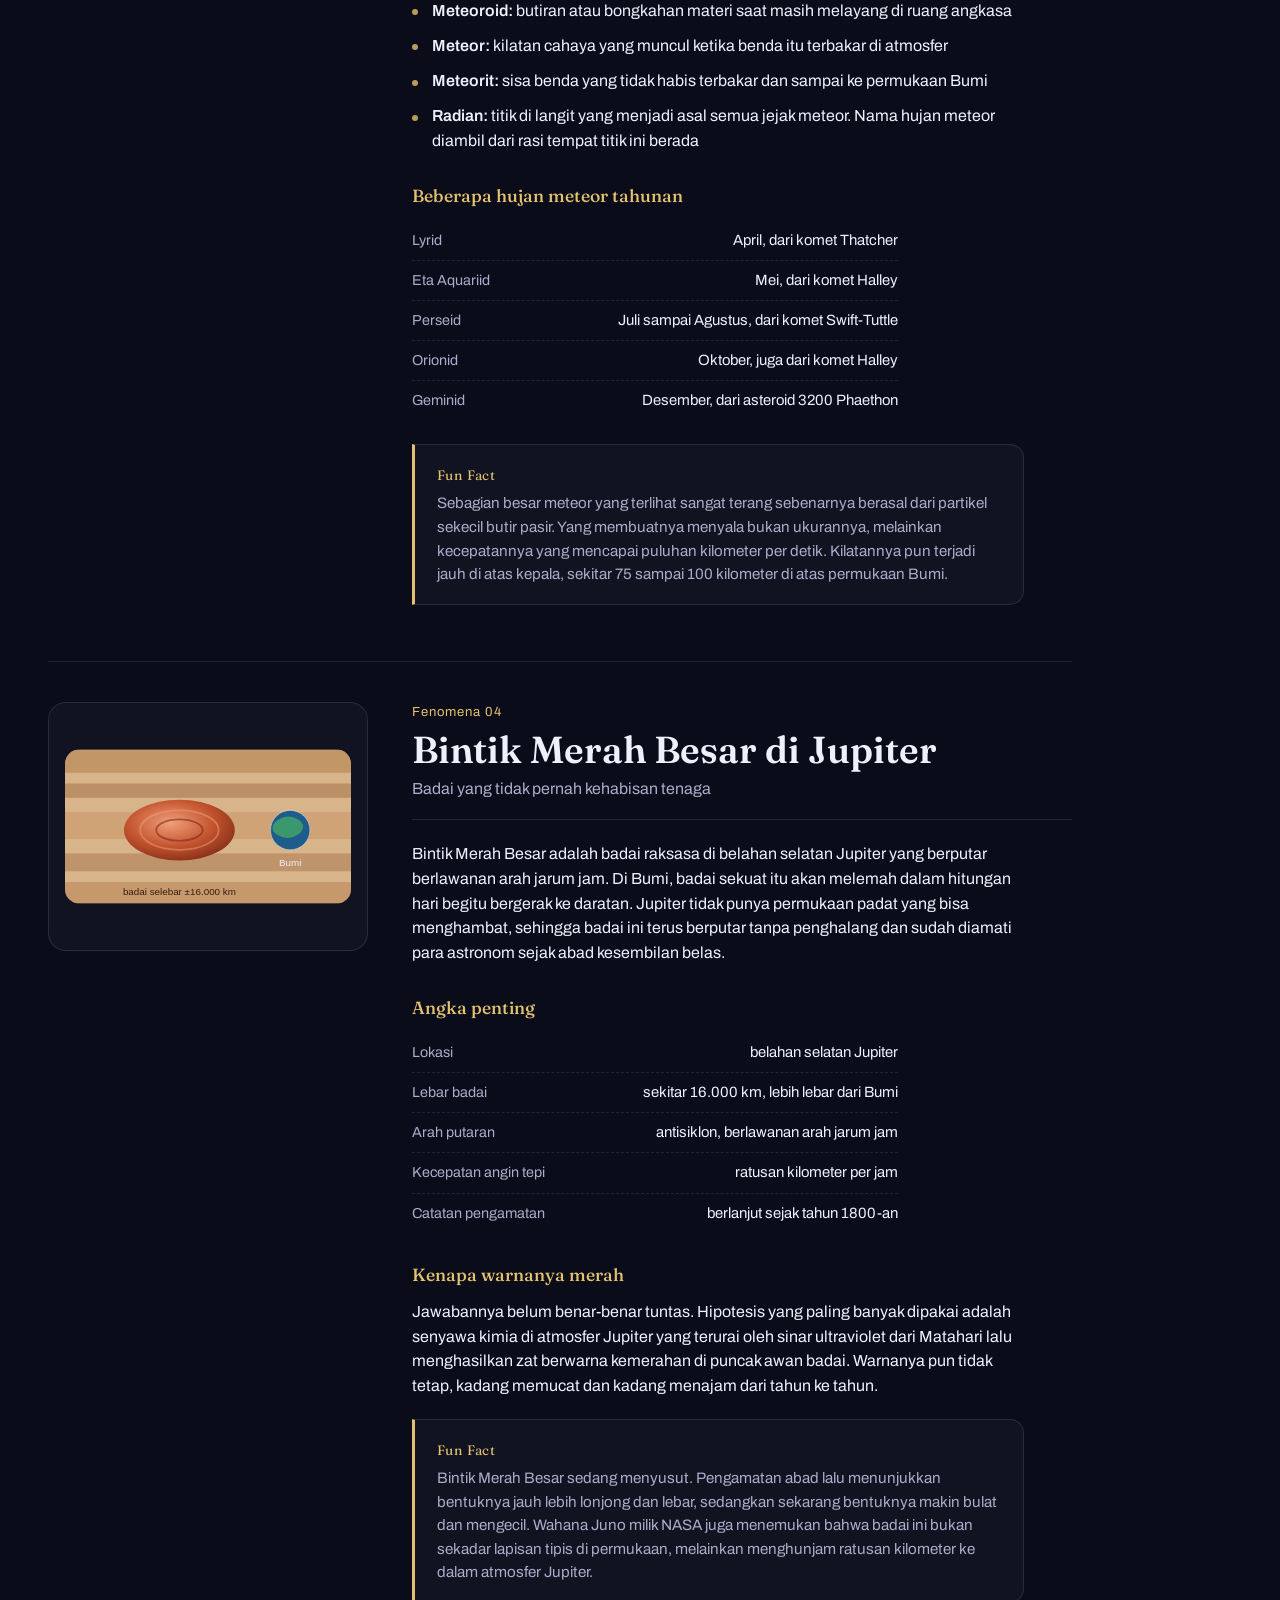
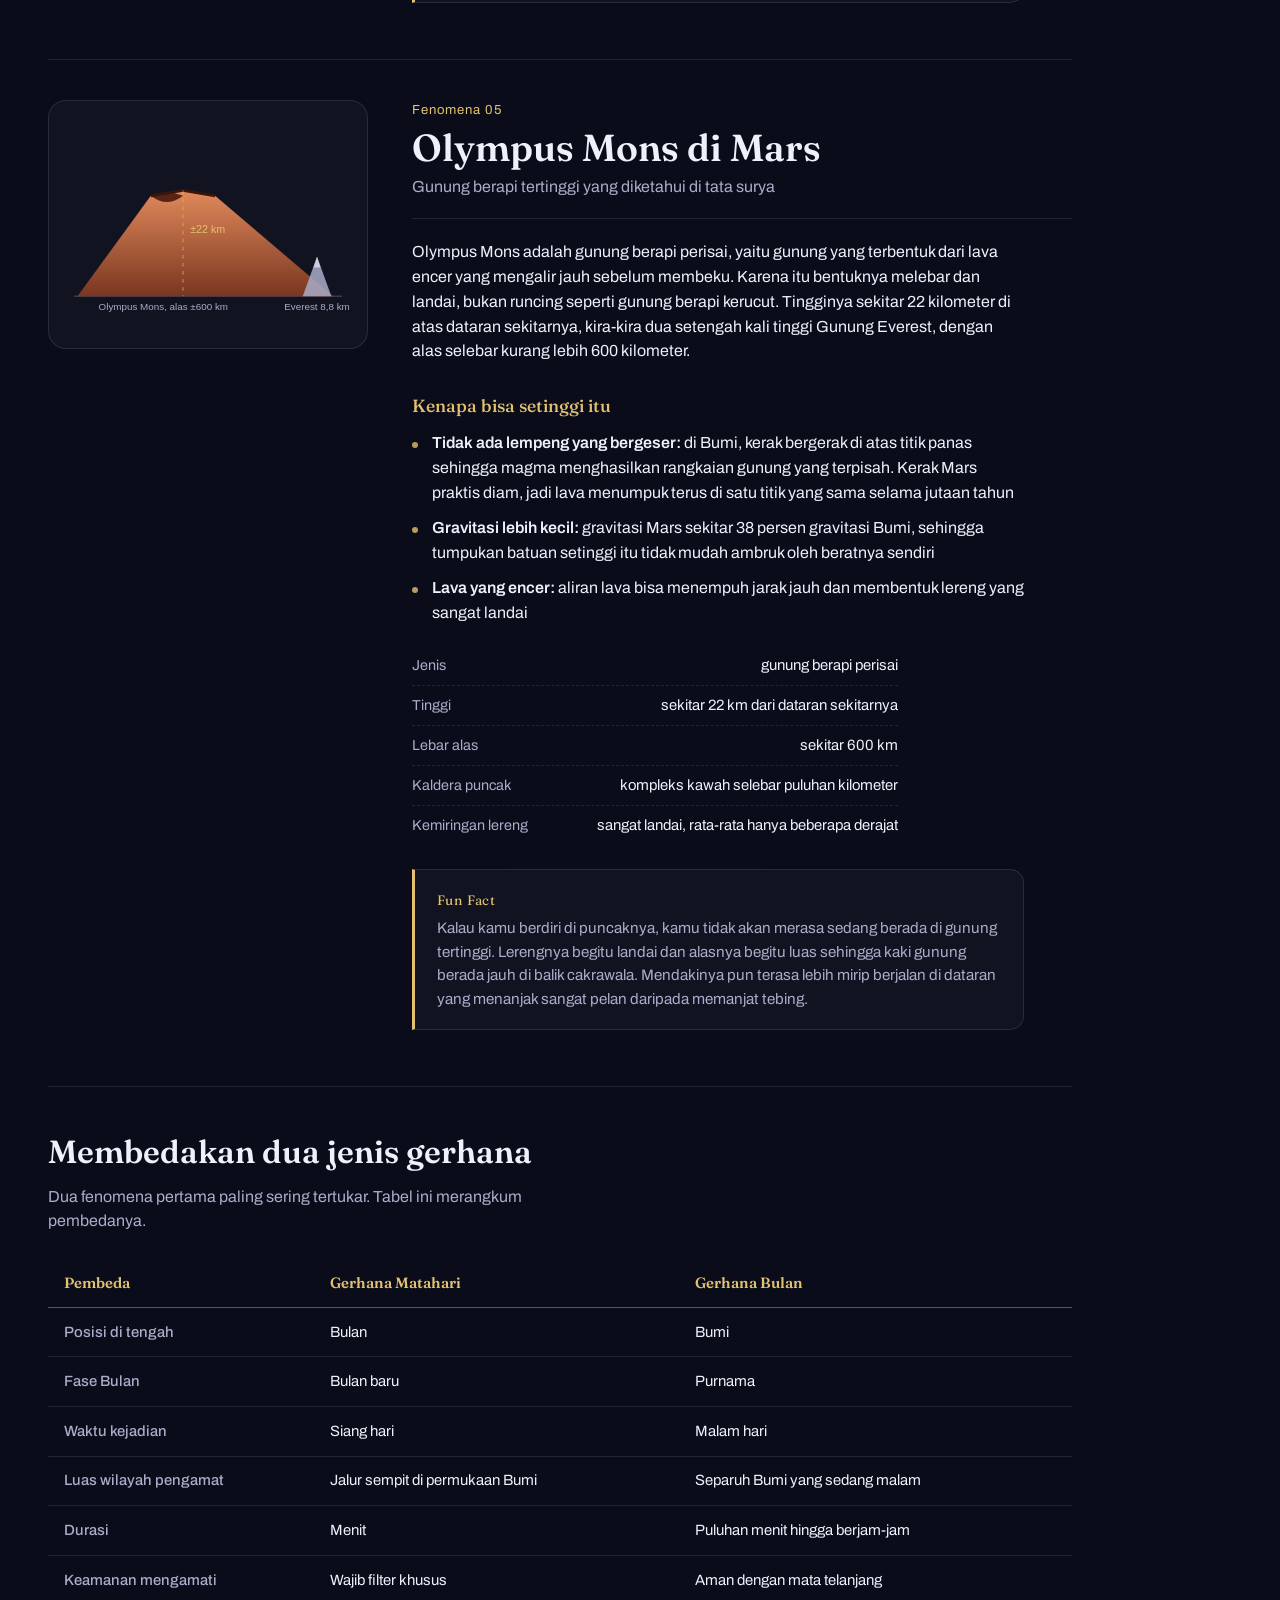
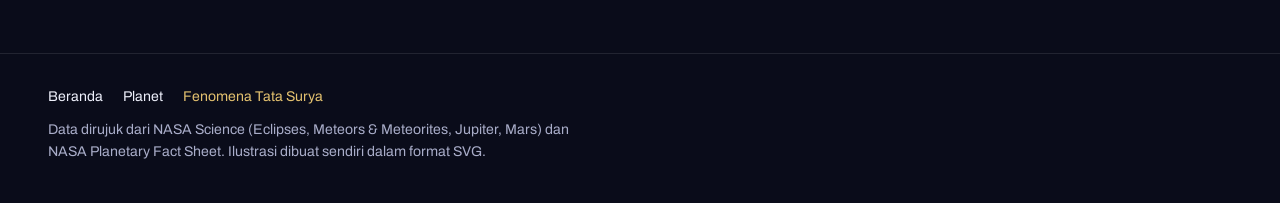
==== commit b2822ee8: "fix changes" ====
--- a/fenomena.html
+++ b/fenomena.html
@@ -2,7 +2,7 @@
 <html lang="id">
 <head>
 <meta charset="UTF-8">
-<meta name="viewport" content="width=device-width, initial-scale=1.0">
+<meta name="viewport" content="width=device-width, initial-scale=1.0, viewport-fit=cover">
 <title>Fenomena Tata Surya</title>
 <meta name="description" content="Penjelasan sederhana lima fenomena tata surya: gerhana matahari, gerhana bulan, hujan meteor, Bintik Merah Besar Jupiter, dan Olympus Mons di Mars.">
 <link rel="preconnect" href="https://fonts.googleapis.com">
@@ -44,7 +44,7 @@
   <!-- ============ 1. GERHANA MATAHARI ============ -->
   <section class="fen-card" id="gerhana-matahari">
     <div class="fen-card__visual">
-      <img src="assets/fenomena/gerhana-matahari.svg" alt="Bulan menutupi piringan Matahari sehingga korona terlihat" loading="lazy">
+      <img src="assets/fenomena/gerhana-matahari.svg" alt="Bulan menutupi piringan Matahari sehingga korona terlihat" width="320" height="240" loading="lazy" decoding="async">
     </div>
     <div class="fen-card__content">
       <p class="fen-card__index">Fenomena 01</p>
@@ -96,7 +96,7 @@
   <!-- ============ 2. GERHANA BULAN ============ -->
   <section class="fen-card" id="gerhana-bulan">
     <div class="fen-card__visual">
-      <img src="assets/fenomena/gerhana-bulan.svg" alt="Bumi menjatuhkan bayangan ke Bulan sehingga Bulan tampak kemerahan" loading="lazy">
+      <img src="assets/fenomena/gerhana-bulan.svg" alt="Bumi menjatuhkan bayangan ke Bulan sehingga Bulan tampak kemerahan" width="320" height="240" loading="lazy" decoding="async">
     </div>
     <div class="fen-card__content">
       <p class="fen-card__index">Fenomena 02</p>
@@ -149,7 +149,7 @@
   <!-- ============ 3. HUJAN METEOR ============ -->
   <section class="fen-card" id="hujan-meteor">
     <div class="fen-card__visual">
-      <img src="assets/fenomena/hujan-meteor.svg" alt="Jejak meteor yang seolah memancar dari satu titik radian di langit" loading="lazy">
+      <img src="assets/fenomena/hujan-meteor.svg" alt="Jejak meteor yang seolah memancar dari satu titik radian di langit" width="320" height="240" loading="lazy" decoding="async">
     </div>
     <div class="fen-card__content">
       <p class="fen-card__index">Fenomena 03</p>
@@ -197,7 +197,7 @@
   <!-- ============ 4. BINTIK MERAH BESAR ============ -->
   <section class="fen-card" id="bintik-merah">
     <div class="fen-card__visual">
-      <img src="assets/fenomena/bintik-merah.svg" alt="Perbandingan ukuran Bintik Merah Besar Jupiter dengan Bumi" loading="lazy">
+      <img src="assets/fenomena/bintik-merah.svg" alt="Perbandingan ukuran Bintik Merah Besar Jupiter dengan Bumi" width="320" height="240" loading="lazy" decoding="async">
     </div>
     <div class="fen-card__content">
       <p class="fen-card__index">Fenomena 04</p>
@@ -245,7 +245,7 @@
   <!-- ============ 5. OLYMPUS MONS ============ -->
   <section class="fen-card" id="olympus-mons">
     <div class="fen-card__visual">
-      <img src="assets/fenomena/olympus-mons.svg" alt="Profil Olympus Mons dibandingkan dengan Gunung Everest" loading="lazy">
+      <img src="assets/fenomena/olympus-mons.svg" alt="Profil Olympus Mons dibandingkan dengan Gunung Everest" width="320" height="240" loading="lazy" decoding="async">
     </div>
     <div class="fen-card__content">
       <p class="fen-card__index">Fenomena 05</p>
@@ -306,33 +306,33 @@
         <tbody>
           <tr>
             <th scope="row">Posisi di tengah</th>
-            <td>Bulan</td>
-            <td>Bumi</td>
+            <td data-label="Gerhana Matahari">Bulan</td>
+            <td data-label="Gerhana Bulan">Bumi</td>
           </tr>
           <tr>
             <th scope="row">Fase Bulan</th>
-            <td>Bulan baru</td>
-            <td>Purnama</td>
+            <td data-label="Gerhana Matahari">Bulan baru</td>
+            <td data-label="Gerhana Bulan">Purnama</td>
           </tr>
           <tr>
             <th scope="row">Waktu kejadian</th>
-            <td>Siang hari</td>
-            <td>Malam hari</td>
+            <td data-label="Gerhana Matahari">Siang hari</td>
+            <td data-label="Gerhana Bulan">Malam hari</td>
           </tr>
           <tr>
             <th scope="row">Luas wilayah pengamat</th>
-            <td>Jalur sempit di permukaan Bumi</td>
-            <td>Separuh Bumi yang sedang malam</td>
+            <td data-label="Gerhana Matahari">Jalur sempit di permukaan Bumi</td>
+            <td data-label="Gerhana Bulan">Separuh Bumi yang sedang malam</td>
           </tr>
           <tr>
             <th scope="row">Durasi</th>
-            <td>Menit</td>
-            <td>Puluhan menit hingga berjam-jam</td>
+            <td data-label="Gerhana Matahari">Menit</td>
+            <td data-label="Gerhana Bulan">Puluhan menit hingga berjam-jam</td>
           </tr>
           <tr>
             <th scope="row">Keamanan mengamati</th>
-            <td>Wajib filter khusus</td>
-            <td>Aman dengan mata telanjang</td>
+            <td data-label="Gerhana Matahari">Wajib filter khusus</td>
+            <td data-label="Gerhana Bulan">Aman dengan mata telanjang</td>
           </tr>
         </tbody>
       </table>
@@ -352,3 +352,6 @@
     dan NASA Planetary Fact Sheet. Ilustrasi dibuat sendiri dalam format SVG.
   </p>
 </footer>
+
+</body>
+</html>
--- a/fenomena.css
+++ b/fenomena.css
@@ -24,7 +24,7 @@
 
 * { box-sizing: border-box; }
 
-html { scroll-behavior: smooth; }
+html { scroll-behavior: smooth; -webkit-text-size-adjust: 100%; text-size-adjust: 100%; }
 
 html, body {
   margin: 0;
@@ -34,8 +34,11 @@
   font-family: var(--font-body);
   line-height: 1.55;
   -webkit-font-smoothing: antialiased;
-  overflow-x: hidden;
-}
+}
+
+/* clip (bukan hidden) supaya body tidak menjadi wadah scroll baru;
+   dengan begitu position: sticky dan scroll halus di HP tetap normal */
+html, body { overflow-x: clip; }
 
 a { color: var(--accent); }
 
@@ -74,6 +77,7 @@
   background-size: 100% 100%;
   opacity: 0.5;
 }
+@supports (height: 100lvh) { .starfield { height: 100lvh; } }
 
 /* ==========================================================
    NAV
@@ -170,6 +174,7 @@
   z-index: 1;
   padding: 1rem clamp(1.25rem, 5vw, 3rem) 3rem;
   display: grid;
+  grid-template-columns: minmax(0, 1fr);
   gap: clamp(2rem, 5vw, 3.5rem);
   max-width: 1120px;
 }
@@ -197,6 +202,7 @@
   display: block;
   width: 100%;
   height: auto;
+  aspect-ratio: 4 / 3;   /* ruang gambar dipesan lebih dulu, tidak ada loncatan layout */
 }
 
 .fen-card__content { min-width: 0; }
@@ -411,10 +417,12 @@
    RESPONSIF
    ========================================================== */
 @media (max-width: 880px) {
-  .fen-card { grid-template-columns: 1fr; }
+  .fen-card { grid-template-columns: minmax(0, 1fr); }
   .fen-card__visual {
     position: static;
-    max-width: 420px;
+    width: 100%;
+    max-width: 480px;
+    margin-inline: auto;
   }
 }
 
@@ -442,15 +450,41 @@
     font-size: 0.98rem;
   }
 
+  /* daftar isi: kisi 2 kolom, tiap tombol >= 44px agar mudah disentuh */
   .chips {
-    gap: 0.45rem;
+    display: grid;
+    grid-template-columns: repeat(2, minmax(0, 1fr));
+    gap: 0.5rem;
     margin-top: 1.75rem;
   }
+  .chips li:last-child:nth-child(odd) { grid-column: 1 / -1; }
 
   .chip {
-    font-size: 0.78rem;
-    padding: 0.35rem 0.72rem;
-  }
+    display: flex;
+    align-items: center;
+    justify-content: center;
+    min-height: 44px;
+    width: 100%;
+    text-align: center;
+    font-size: 0.85rem;
+    padding: 0.4rem 0.6rem;
+  }
+
+  /* navigasi atas: tombol cukup besar untuk jari */
+  .topnav__link {
+    display: inline-flex;
+    align-items: center;
+    min-height: 40px;
+  }
+
+  /* teks isi sedikit lebih lega di layar kecil */
+  .fen-card__lead,
+  .fen-card__facts { line-height: 1.65; }
+
+  .fen-card__subhead { margin-top: 1.5rem; }
+
+  .fen-card__funfact,
+  .fen-card__warning { padding: 1rem 1.05rem; }
 
   .fenomena {
     padding: 0.5rem 1rem 2.5rem;
@@ -464,9 +498,10 @@
 
   .fen-card__visual {
     width: 100%;
-    max-width: 360px;
+    max-width: 480px;
     margin-inline: auto;
-    padding: 0.75rem;
+    padding: 0.5rem;
+    border-radius: 14px;
   }
 
   .fen-card__name {
@@ -519,6 +554,92 @@
   .fen-card__data dd { text-align: left; }
 }
 
+/* ---------- Tabel jadi kartu di layar HP ---------- */
+@media (max-width: 720px) {
+  .fen-card__name,
+  .fen-card__tagline,
+  .fen-card__lead,
+  .fen-card__facts li,
+  .fen-card__funfact p,
+  .fen-card__warning { overflow-wrap: anywhere; }
+
+  .ringkas__scroll { overflow-x: visible; }
+
+  .ringkas__table,
+  .ringkas__table tbody,
+  .ringkas__table tr,
+  .ringkas__table th,
+  .ringkas__table td { display: block; width: 100%; min-width: 0; }
+
+  .ringkas__table thead {
+    position: absolute;
+    width: 1px; height: 1px;
+    overflow: hidden;
+    clip: rect(0 0 0 0);
+  }
+
+  .ringkas__table tbody tr {
+    background: var(--card-bg);
+    border: 1px solid var(--line);
+    border-radius: 14px;
+    padding: 0.35rem 1rem 0.6rem;
+    margin-bottom: 0.85rem;
+  }
+
+  .ringkas__table tbody th {
+    width: 100%;
+    padding: 0.7rem 0 0.5rem;
+    color: var(--accent);
+    font-family: var(--font-display);
+    font-size: 1rem;
+    border-bottom: 1px solid var(--line);
+  }
+
+  .ringkas__table td {
+    display: flex;
+    justify-content: space-between;
+    gap: 1rem;
+    padding: 0.5rem 0;
+    text-align: right;
+    border-bottom: 1px dashed var(--line);
+  }
+  .ringkas__table td:last-child { border-bottom: 0; }
+
+  .ringkas__table td::before {
+    content: attr(data-label);
+    flex: 0 0 42%;
+    text-align: left;
+    color: var(--ink-dim);
+    font-size: 0.82rem;
+  }
+
+  .ringkas__table tbody tr:last-child th,
+  .ringkas__table tbody tr:last-child td { border-bottom: 1px dashed var(--line); }
+  .ringkas__table tbody tr:last-child td:last-child { border-bottom: 0; }
+}
+
+@supports (padding: max(0px)) {
+  .topnav, .fenomena, .site-bawah, .hero {
+    padding-left: max(clamp(1.25rem, 5vw, 3rem), env(safe-area-inset-left));
+    padding-right: max(clamp(1.25rem, 5vw, 3rem), env(safe-area-inset-right));
+  }
+  @media (max-width: 720px) {
+    .topnav, .hero, .site-bawah {
+      padding-left: max(1rem, env(safe-area-inset-left));
+      padding-right: max(1rem, env(safe-area-inset-right));
+    }
+    .fenomena {
+      padding-left: max(1rem, env(safe-area-inset-left));
+      padding-right: max(1rem, env(safe-area-inset-right));
+    }
+  }
+}
+
+@media (max-width: 380px) {
+  .topnav { gap: 0.4rem; }
+  .topnav__link { font-size: 0.76rem; padding: 0.4rem 0.6rem; }
+}
+
 @media (prefers-reduced-motion: reduce) {
   html { scroll-behavior: auto; }
   * { transition-duration: 0.01ms !important; }
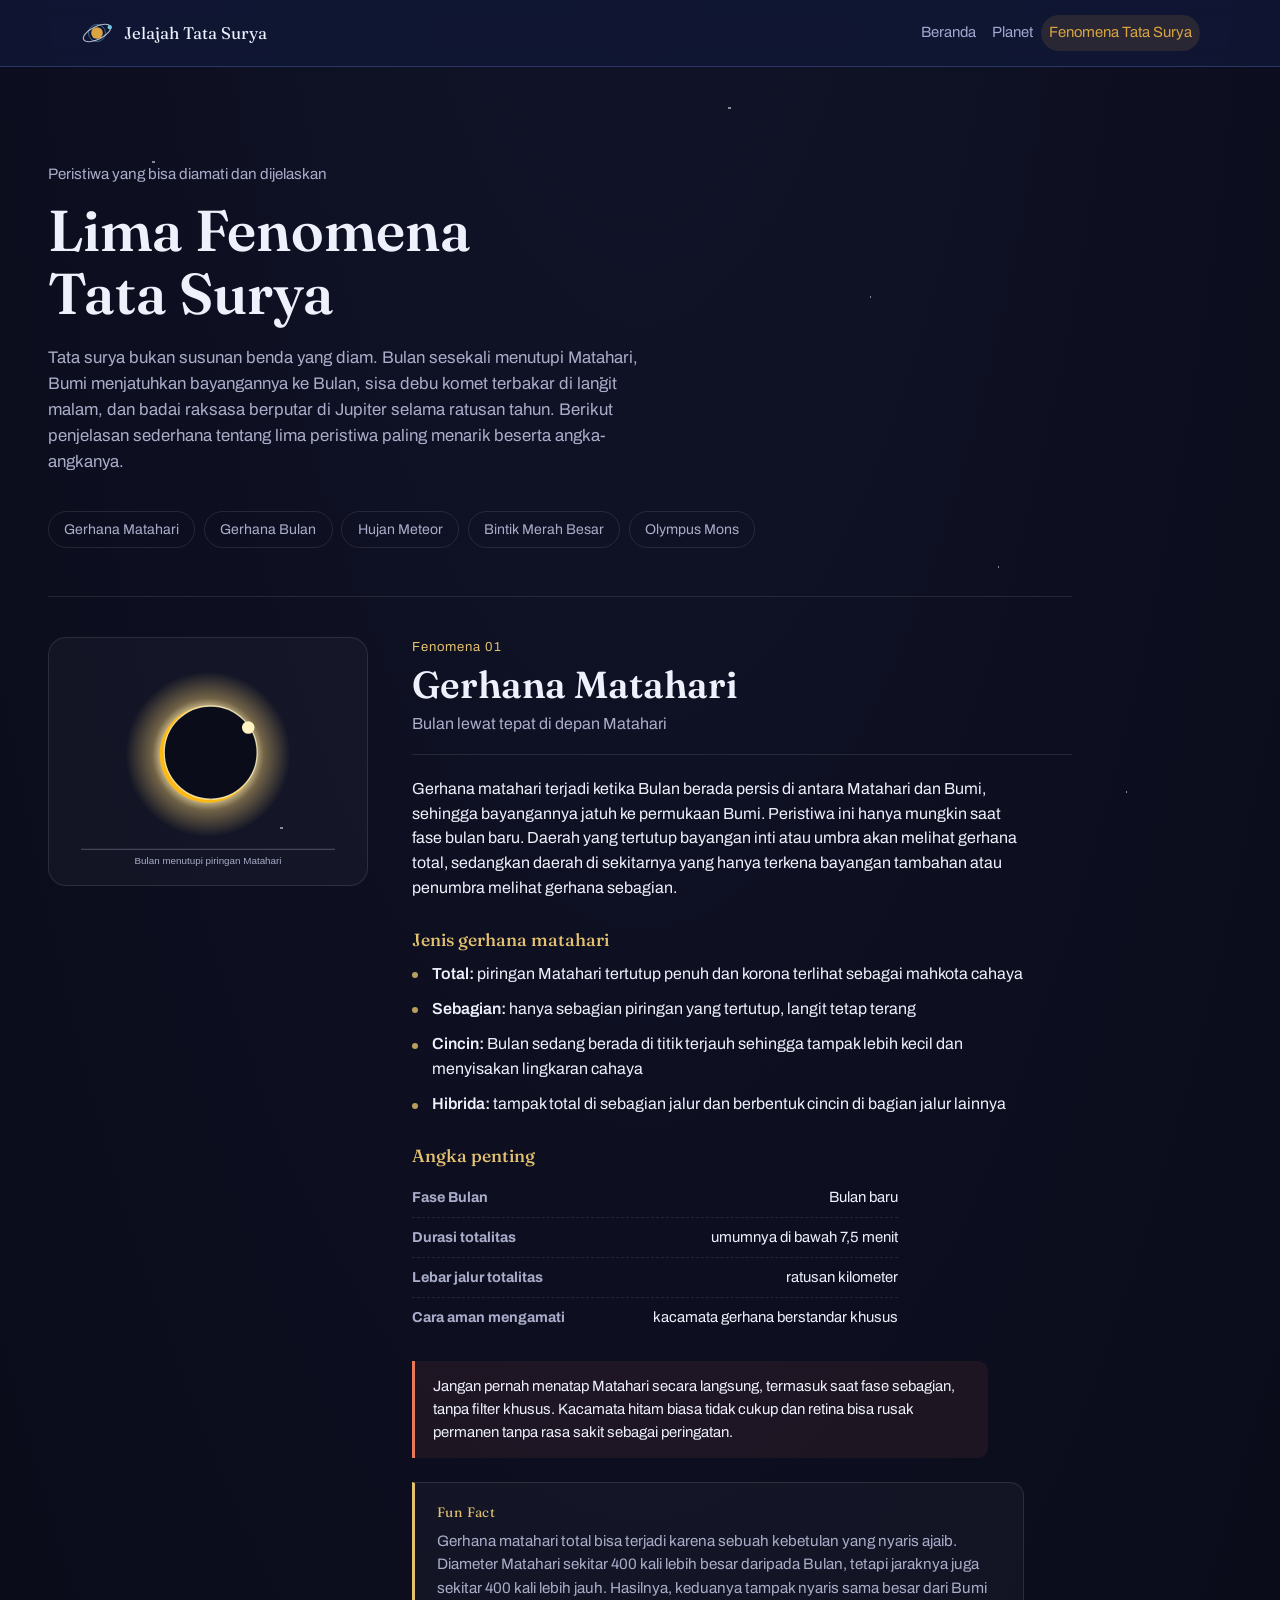
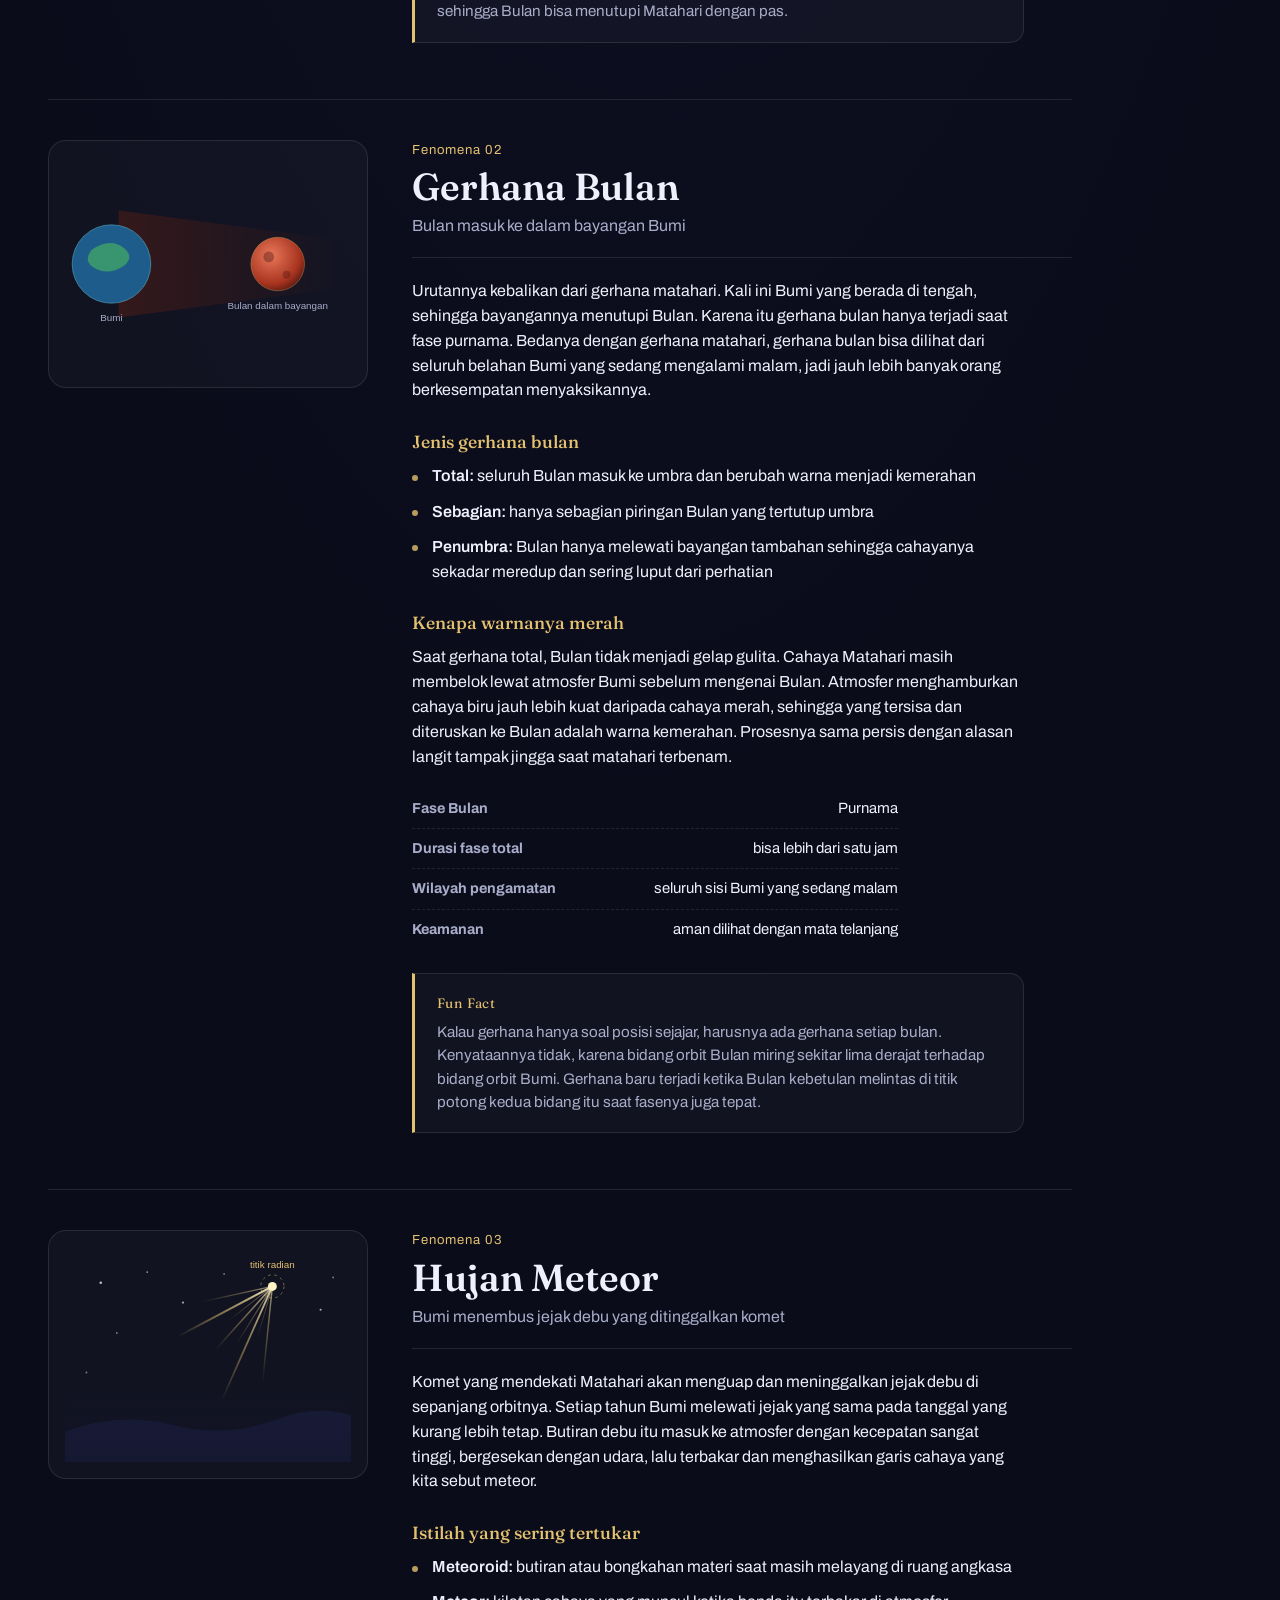
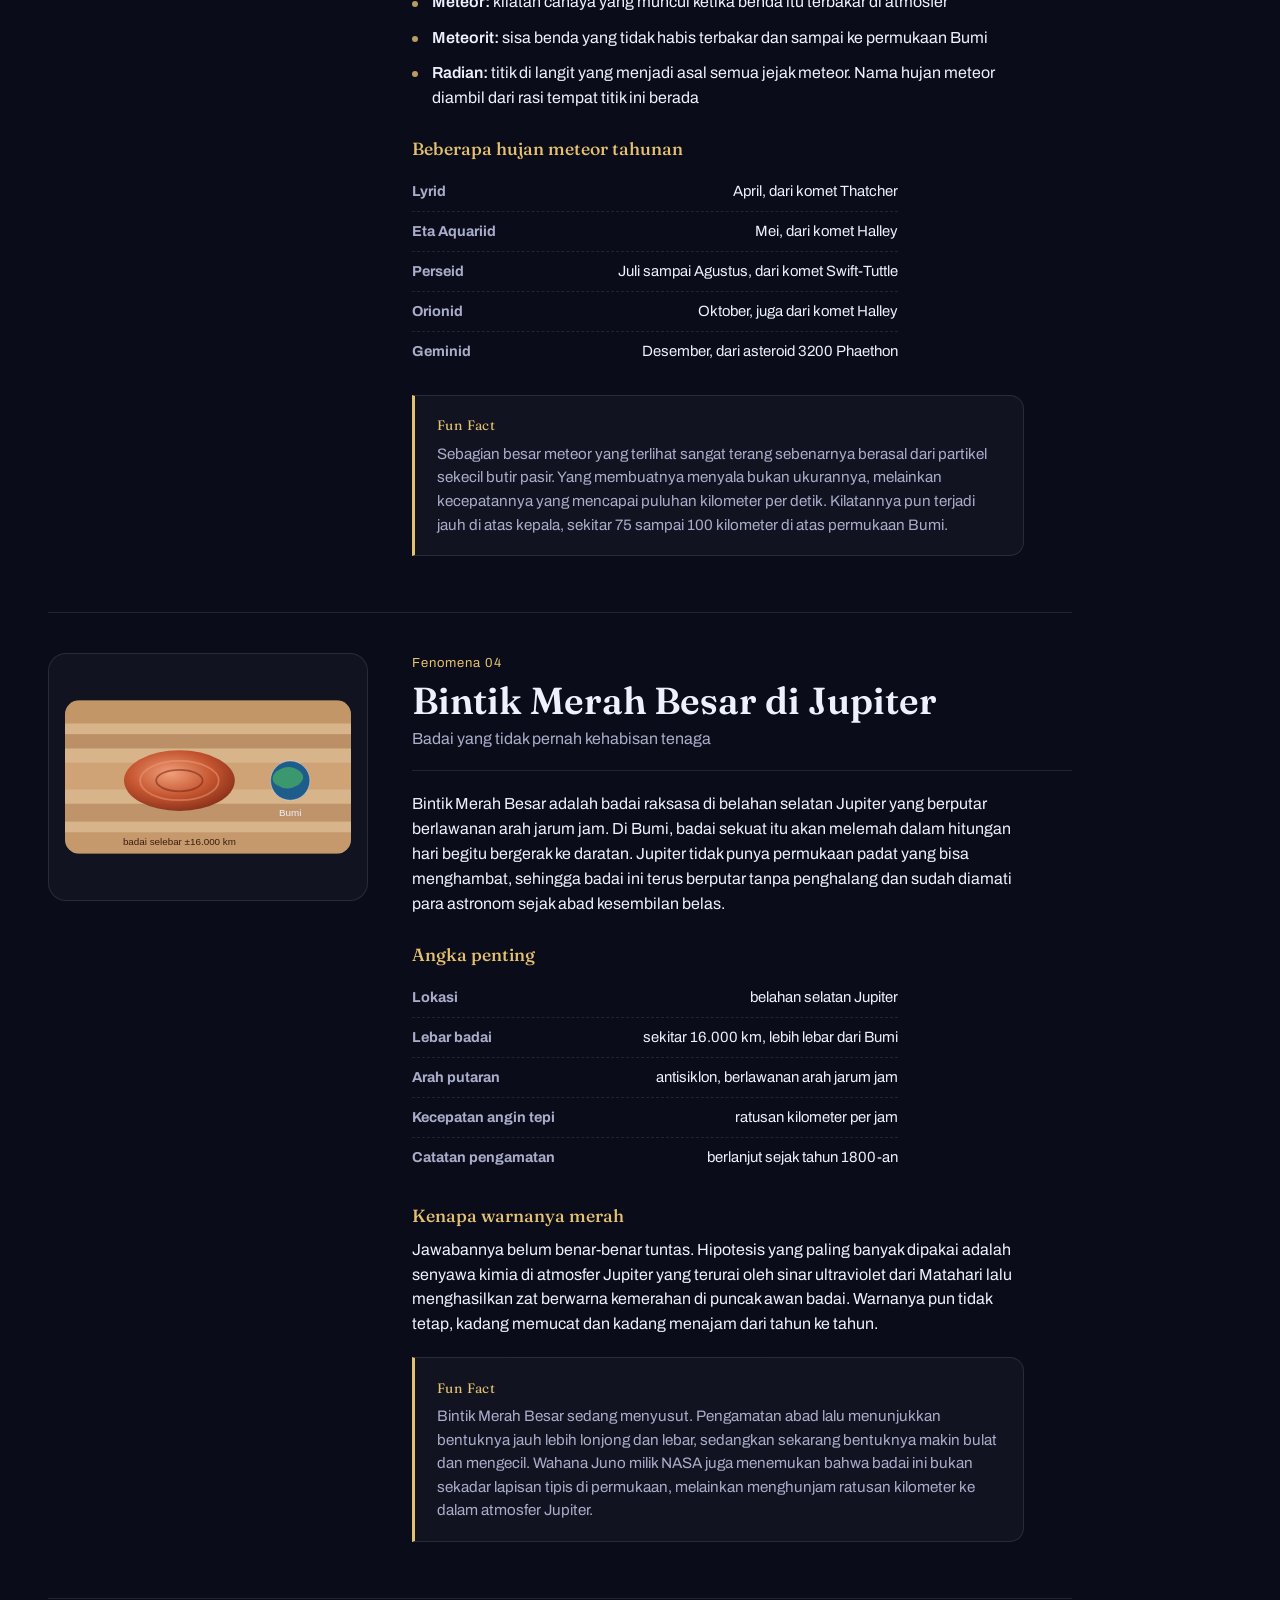
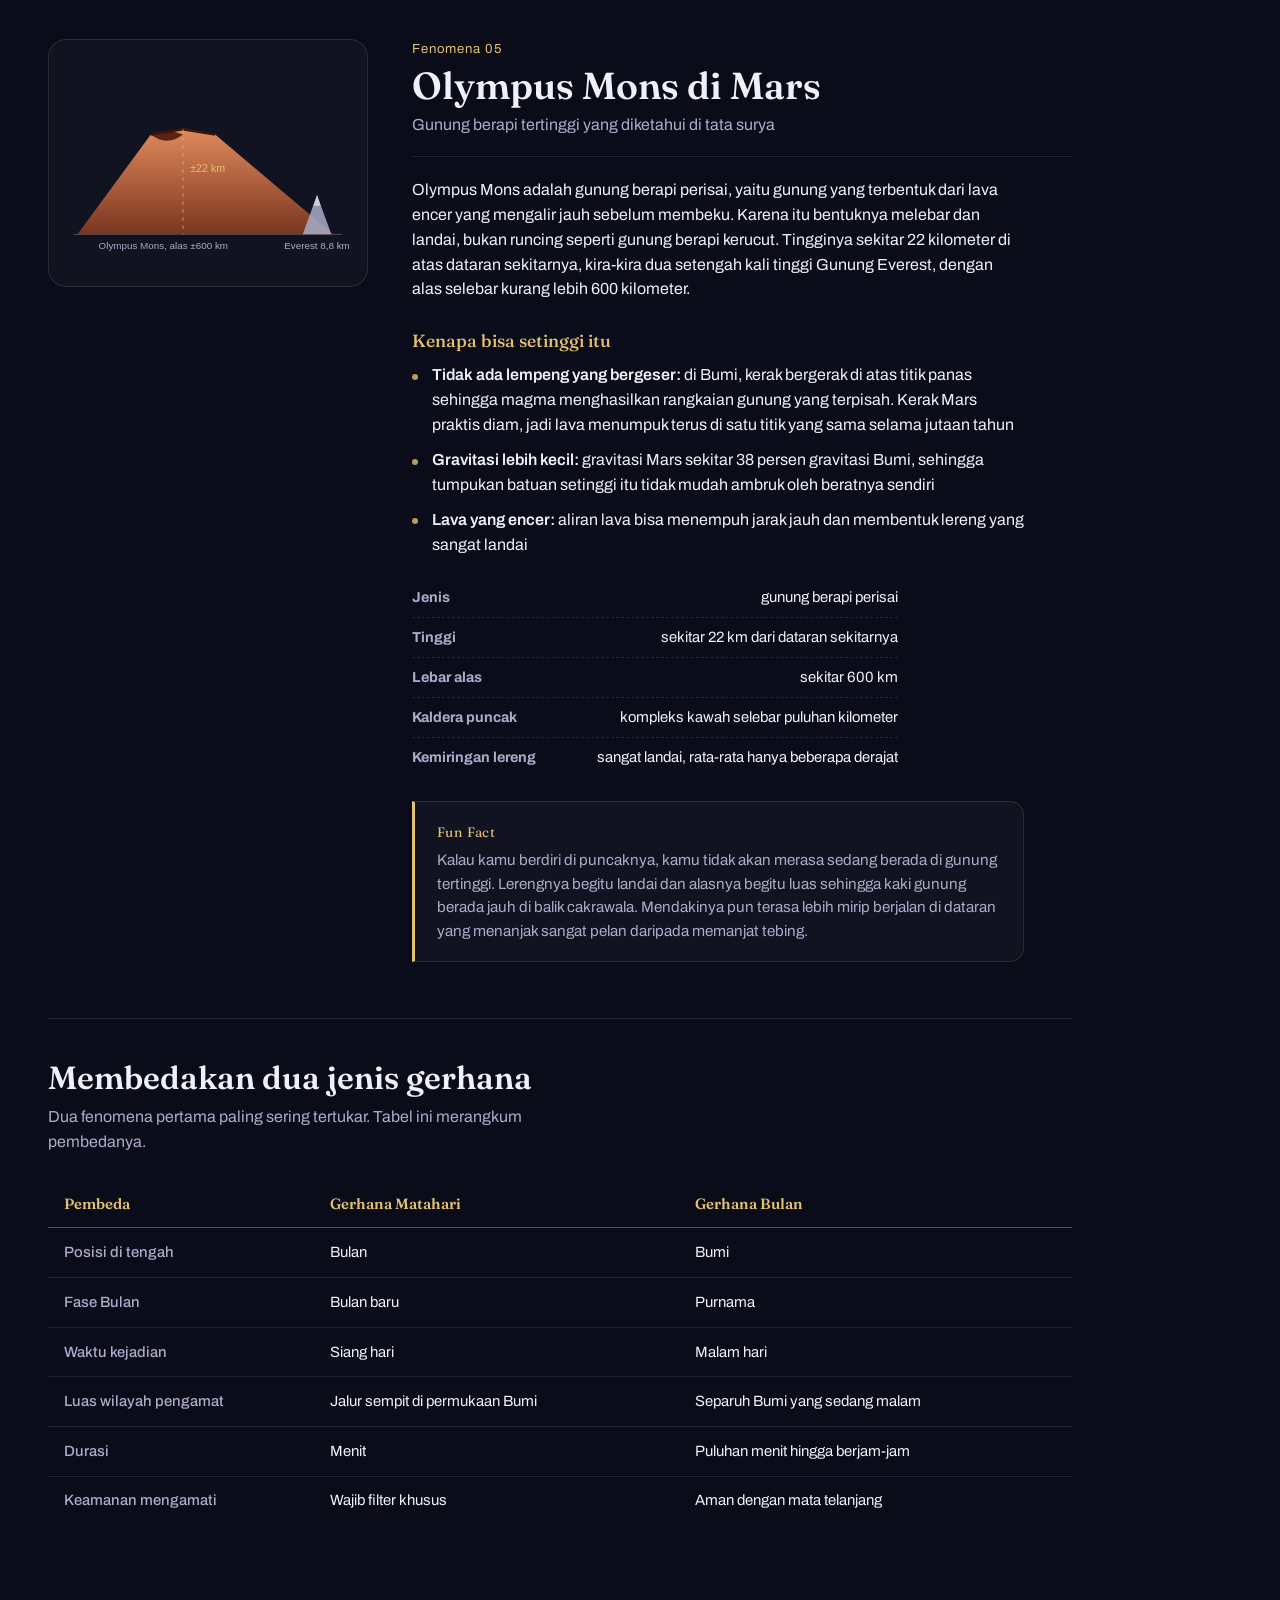
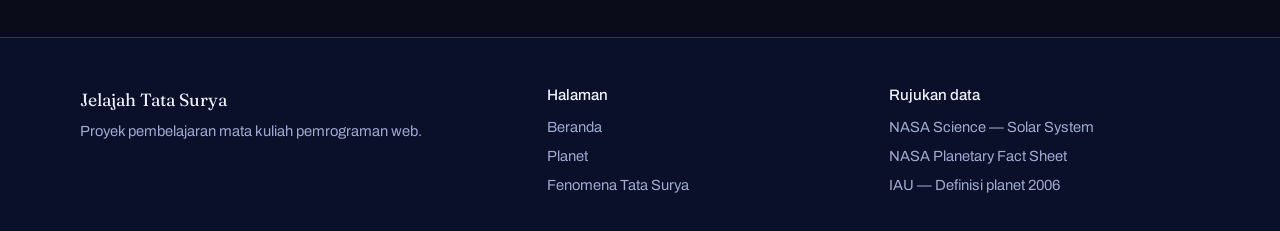
==== commit fd71a70f: "bootstrap added and footer fix" ====
--- a/fenomena.html
+++ b/fenomena.html
@@ -8,18 +8,35 @@
 <link rel="preconnect" href="https://fonts.googleapis.com">
 <link rel="preconnect" href="https://fonts.gstatic.com" crossorigin>
 <link href="https://fonts.googleapis.com/css2?family=Archivo:wght@400;500;600&family=Fraunces:opsz,wght@9..144,400;9..144,600&display=swap" rel="stylesheet">
+<link href="https://cdn.jsdelivr.net/npm/bootstrap@5.3.8/dist/css/bootstrap.min.css" rel="stylesheet">
 <link rel="stylesheet" href="fenomena.css">
 </head>
 <body>
 
 <div class="starfield" aria-hidden="true"></div>
 
-<nav class="topnav">
-  <a href="index.html" class="topnav__link">Beranda</a>
-  <a href="planet.html" class="topnav__link">Planet</a>
-  <a href="fenomena.html" class="topnav__link topnav__link--active">Fenomena Tata Surya</a>
-</nav>
-
+  <header class="site-header">
+    <nav class="navbar navbar-expand-md">
+      <div class="wrap site-header__isi container-fluid">
+        <a class="navbar-brand site-merek" href="index.html">
+          <img src="assets/logo.svg" alt="" width="34" height="34">
+          <span>Jelajah Tata Surya</span>
+        </a>
+
+        <button class="navbar-toggler site-nav__tombol" type="button" data-bs-toggle="collapse" data-bs-target="#menu-utama" aria-controls="menu-utama" aria-expanded="false" aria-label="Buka navigasi">
+          <span class="navbar-toggler-icon"></span>
+        </button>
+
+        <div id="menu-utama" class="collapse navbar-collapse site-nav">
+          <nav class="navbar-nav ms-auto" aria-label="Navigasi utama">
+            <a href="index.html" class="nav-link site-nav__tautan">Beranda</a>
+            <a href="planet.html" class="nav-link site-nav__tautan">Planet</a>
+            <a href="fenomena.html" class="nav-link site-nav__tautan is-aktif">Fenomena Tata Surya</a>
+          </nav>
+        </div>
+      </div>
+    </nav>
+  </header>
 <header class="hero">
   <p class="hero__eyebrow">Peristiwa yang bisa diamati dan dijelaskan</p>
   <h1 class="hero__title">Lima Fenomena<br>Tata Surya</h1>
@@ -341,17 +358,32 @@
 
 </main>
 
-<footer class="site-bawah">
-  <p class="site-bawah__nav">
-    <a href="index.html">Beranda</a>
-    <a href="planet.html">Planet</a>
-    <a href="fenomena.html" aria-current="page">Fenomena Tata Surya</a>
-  </p>
-  <p class="site-bawah__sumber">
-    Data dirujuk dari NASA Science (Eclipses, Meteors &amp; Meteorites, Jupiter, Mars)
-    dan NASA Planetary Fact Sheet. Ilustrasi dibuat sendiri dalam format SVG.
-  </p>
-</footer>
-
+<footer class="site-footer">
+    <div class="wrap site-footer__kisi">
+      <div>
+        <p class="site-footer__merek">Jelajah Tata Surya</p>
+        <p>Proyek pembelajaran mata kuliah pemrograman web.</p>
+      </div>
+      <div>
+        <h4>Halaman</h4>
+        <ul>
+          <li><a href="index.html">Beranda</a></li>
+          <li><a href="planet.html">Planet</a></li>
+          <li><a href="fenomena.html">Fenomena Tata Surya</a></li>
+        </ul>
+      </div>
+
+      <div>
+        <h4>Rujukan data</h4>
+        <ul>
+          <li><a href="https://science.nasa.gov/solar-system/" target="_blank" rel="noopener">NASA Science — Solar System</a></li>
+          <li><a href="https://nssdc.gsfc.nasa.gov/planetary/factsheet/" target="_blank" rel="noopener">NASA Planetary Fact Sheet</a></li>
+          <li><a href="https://www.iau.org/public/themes/pluto/" target="_blank" rel="noopener">IAU — Definisi planet 2006</a></li>
+        </ul>
+      </div>
+    </div>
+  </footer>
+
+<script src="https://cdn.jsdelivr.net/npm/bootstrap@5.3.8/dist/js/bootstrap.bundle.min.js"></script>
 </body>
 </html>
--- a/fenomena.css
+++ b/fenomena.css
@@ -644,3 +644,172 @@
   html { scroll-behavior: auto; }
   * { transition-duration: 0.01ms !important; }
 }
+
+/* Bootstrap navbar */
+.topnav {
+  padding: 1.25rem clamp(1.25rem, 5vw, 3rem);
+  border-bottom: 1px solid var(--line);
+  z-index: 1;
+}
+.topnav .navbar-toggler {
+  border-color: var(--line);
+  border-radius: 999px;
+  padding: 0.55rem 0.7rem;
+}
+.topnav .navbar-toggler:focus {
+  box-shadow: none;
+}
+.topnav .navbar-toggler-icon {
+  filter: invert(1) brightness(1.4);
+}
+.topnav .navbar-nav {
+  margin-left: auto;
+  gap: 0.35rem;
+}
+.topnav__link {
+  border: 1px solid var(--line);
+  border-radius: 999px;
+  color: var(--ink);
+  padding: 0.45rem 0.9rem !important;
+}
+.topnav__link:hover {
+  border-color: var(--accent);
+  color: var(--accent);
+}
+.topnav__link--active {
+  color: var(--accent) !important;
+  border-color: rgba(227,193,111,0.45);
+  background: rgba(227,193,111,0.08);
+}
+@media (max-width: 767.98px) {
+  .topnav {
+    padding: 0.9rem 1rem;
+  }
+  .topnav .navbar-toggler {
+    margin-left: auto;
+  }
+  .topnav .navbar-collapse {
+    width: 100%;
+    padding-top: 0.75rem;
+  }
+  .topnav .navbar-nav {
+    margin-left: 0;
+    align-items: stretch;
+  }
+  .topnav__link {
+    min-height: 40px;
+    display: inline-flex;
+    align-items: center;
+  }
+}
+
+/* Shared navbar — kept identical across all pages */
+.site-header {
+  position: sticky;
+  top: 0;
+  z-index: 40;
+  background: rgba(16, 23, 53, 0.88);
+  backdrop-filter: blur(10px);
+  border-bottom: 1px solid #2A3568;
+}
+.site-header .navbar {
+  --bs-navbar-padding-y: 0;
+  --bs-navbar-toggler-border-color: #2A3568;
+  background: transparent;
+}
+.site-header__isi {
+  width: min(100% - 2.5rem, 1120px);
+  margin-inline: auto;
+  padding-left: 0;
+  padding-right: 0;
+  display: flex;
+  align-items: center;
+  justify-content: space-between;
+  gap: 1rem;
+  min-height: 66px;
+  flex-wrap: wrap;
+}
+.site-merek {
+  display: inline-flex;
+  align-items: center;
+  gap: .6rem;
+  margin-right: 0;
+  font-family: 'Fraunces', Georgia, 'Times New Roman', serif;
+  font-size: 1.05rem;
+  color: #EDF1FF;
+  text-decoration: none;
+}
+.site-merek:hover { color: #EDF1FF; }
+.site-header .site-nav { flex-grow: 1; }
+.site-header .site-nav .navbar-nav { align-items: center; }
+.site-header .site-nav__tautan {
+  display: inline-flex;
+  align-items: center;
+  justify-content: center;
+  color: #9FA8D0;
+  text-decoration: none;
+  font-size: .93rem;
+  padding: .4rem .85rem;
+  border-radius: 999px;
+}
+.site-header .site-nav__tautan:hover { color: #EDF1FF; background: rgba(111,201,224,.10); }
+.site-header .site-nav__tautan.is-aktif {
+  color: #D9A441;
+  background: rgba(217,164,65,.12);
+}
+.site-header .site-nav__tombol {
+  display: none;
+  width: 44px;
+  height: 44px;
+  padding: 0;
+  border-radius: 999px;
+}
+.site-header .navbar-toggler:focus { box-shadow: none; }
+.site-header .navbar-toggler-icon {
+  width: 1.1em;
+  height: 1.1em;
+  background-image: var(--bs-navbar-toggler-icon-bg);
+  filter: invert(1) brightness(1.4);
+}
+@media (max-width: 767.98px) {
+  .site-header .site-nav__tombol { display: inline-flex; align-items: center; justify-content: center; }
+  .site-header .site-nav { width: 100%; }
+  .site-header .site-nav .navbar-nav { align-items: stretch; padding-bottom: .75rem; }
+  .site-header .site-nav__tautan { padding: .7rem .85rem; }
+}
+
+/* Footer */
+.site-footer {
+  border-top: 1px solid #2A3568;
+  background: #0A1029;
+  color: #9FA8D0;
+  padding: 3rem 0 1.75rem;
+  margin-top: 4rem;
+  font-size: 0.92rem;
+}
+.site-footer__kisi {
+  width: min(100% - 2.5rem, 1120px);
+  margin-inline: auto;
+  display: grid;
+  grid-template-columns: 1.4fr 1fr 1fr;
+  gap: 2rem;
+}
+.site-footer__merek {
+  font-family: 'Fraunces', Georgia, 'Times New Roman', serif;
+  font-size: 1.1rem;
+  color: #EDF1FF;
+  margin-bottom: 0.4rem;
+}
+.site-footer h4 {
+  font-size: 0.95rem;
+  color: #EDF1FF;
+  margin-bottom: 0.7rem;
+}
+.site-footer ul { list-style: none; margin: 0; padding: 0; }
+.site-footer li { margin-bottom: 0.4rem; }
+.site-footer a { color: #9FA8D0; text-decoration: none; }
+.site-footer a:hover { color: #6FC9E0; text-decoration: underline; }
+@media (max-width: 720px) {
+  .site-footer__kisi { grid-template-columns: 1fr; gap: 1.5rem; }
+  .site-footer { padding: 2rem 1.25rem 1.75rem; }
+}
